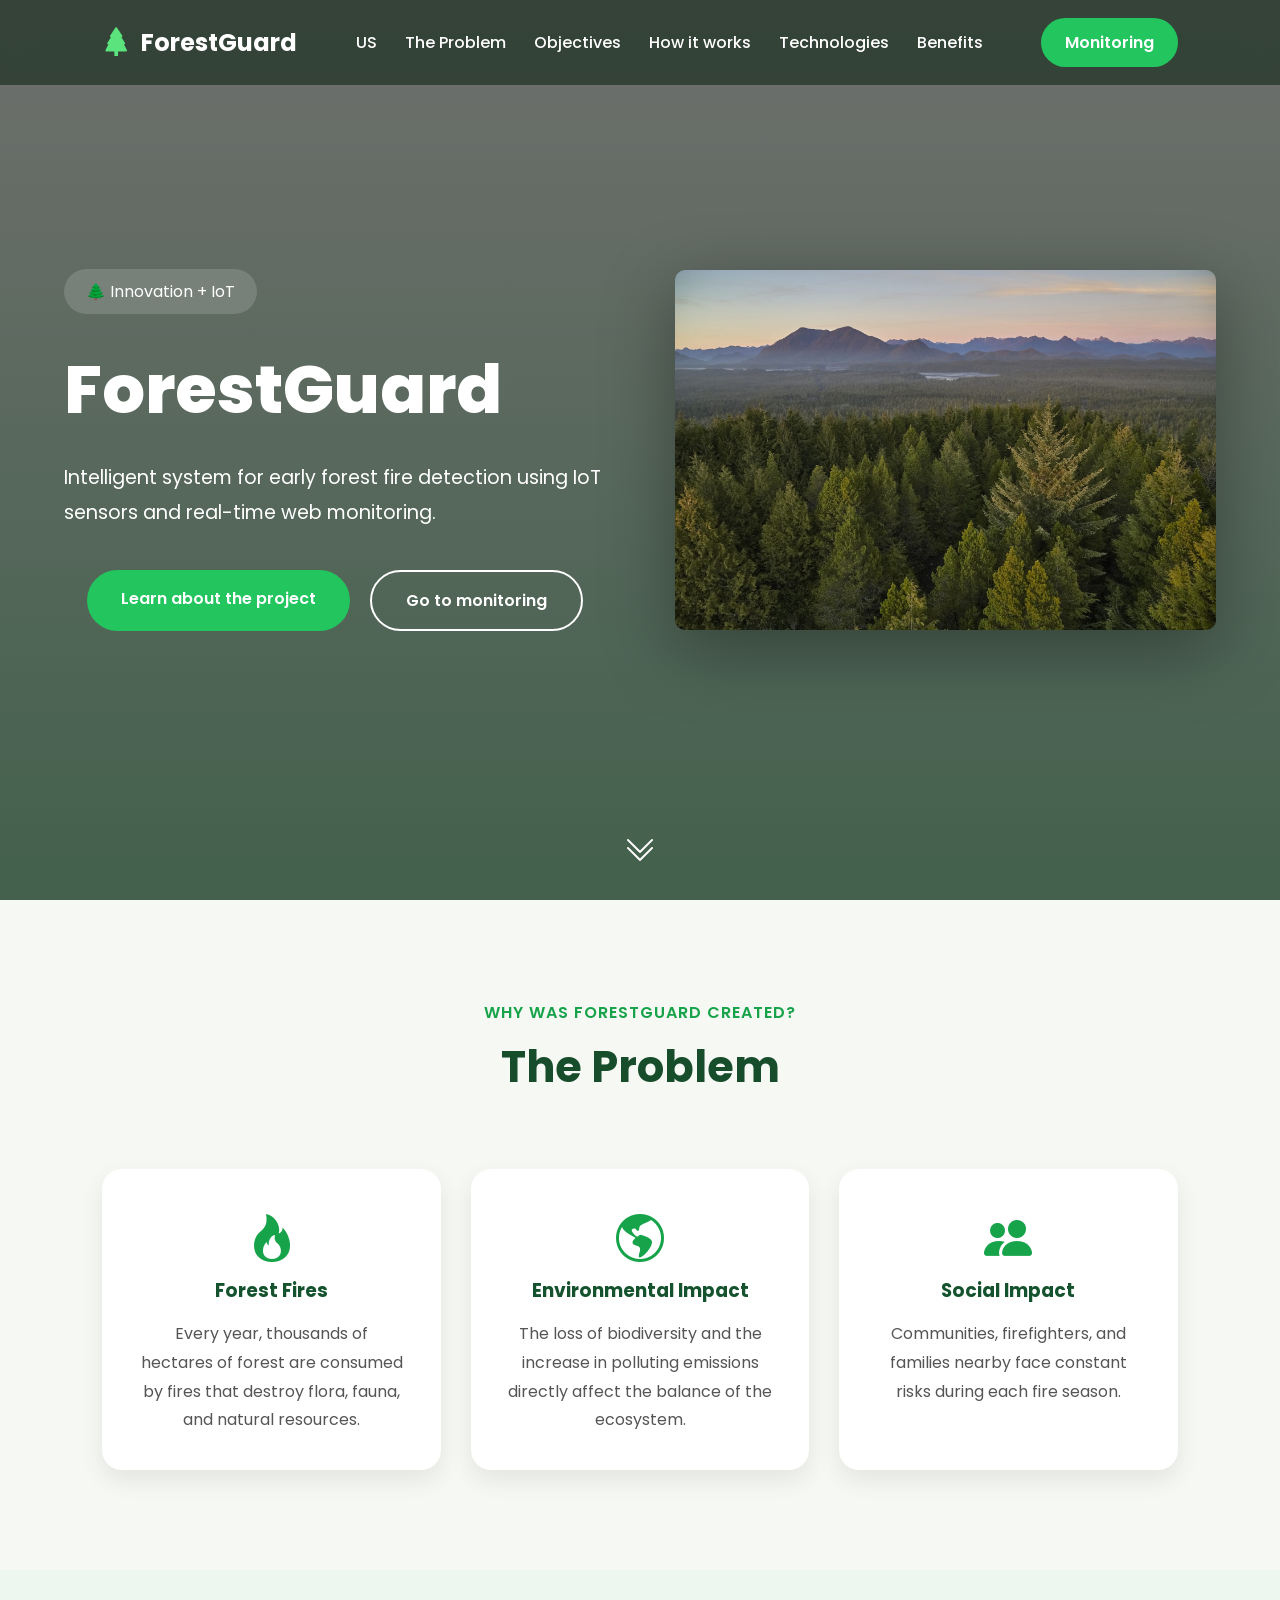
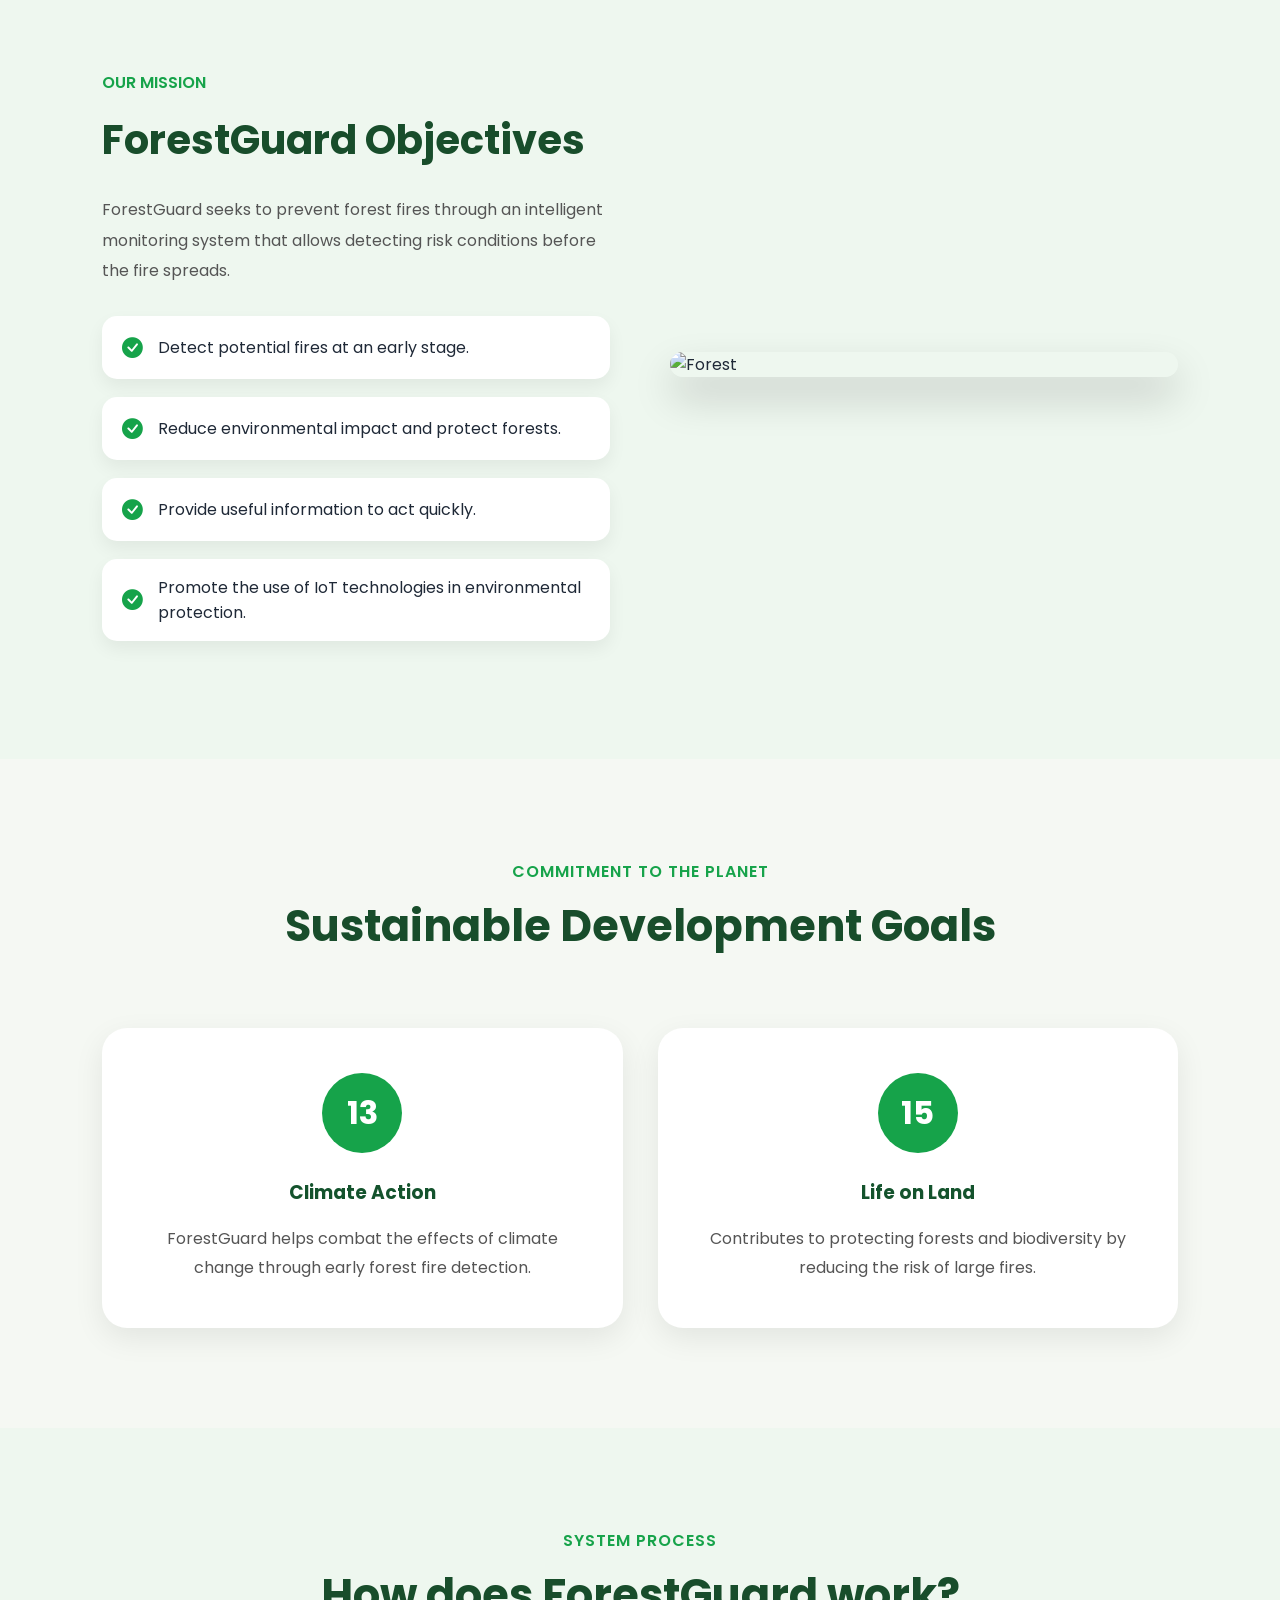
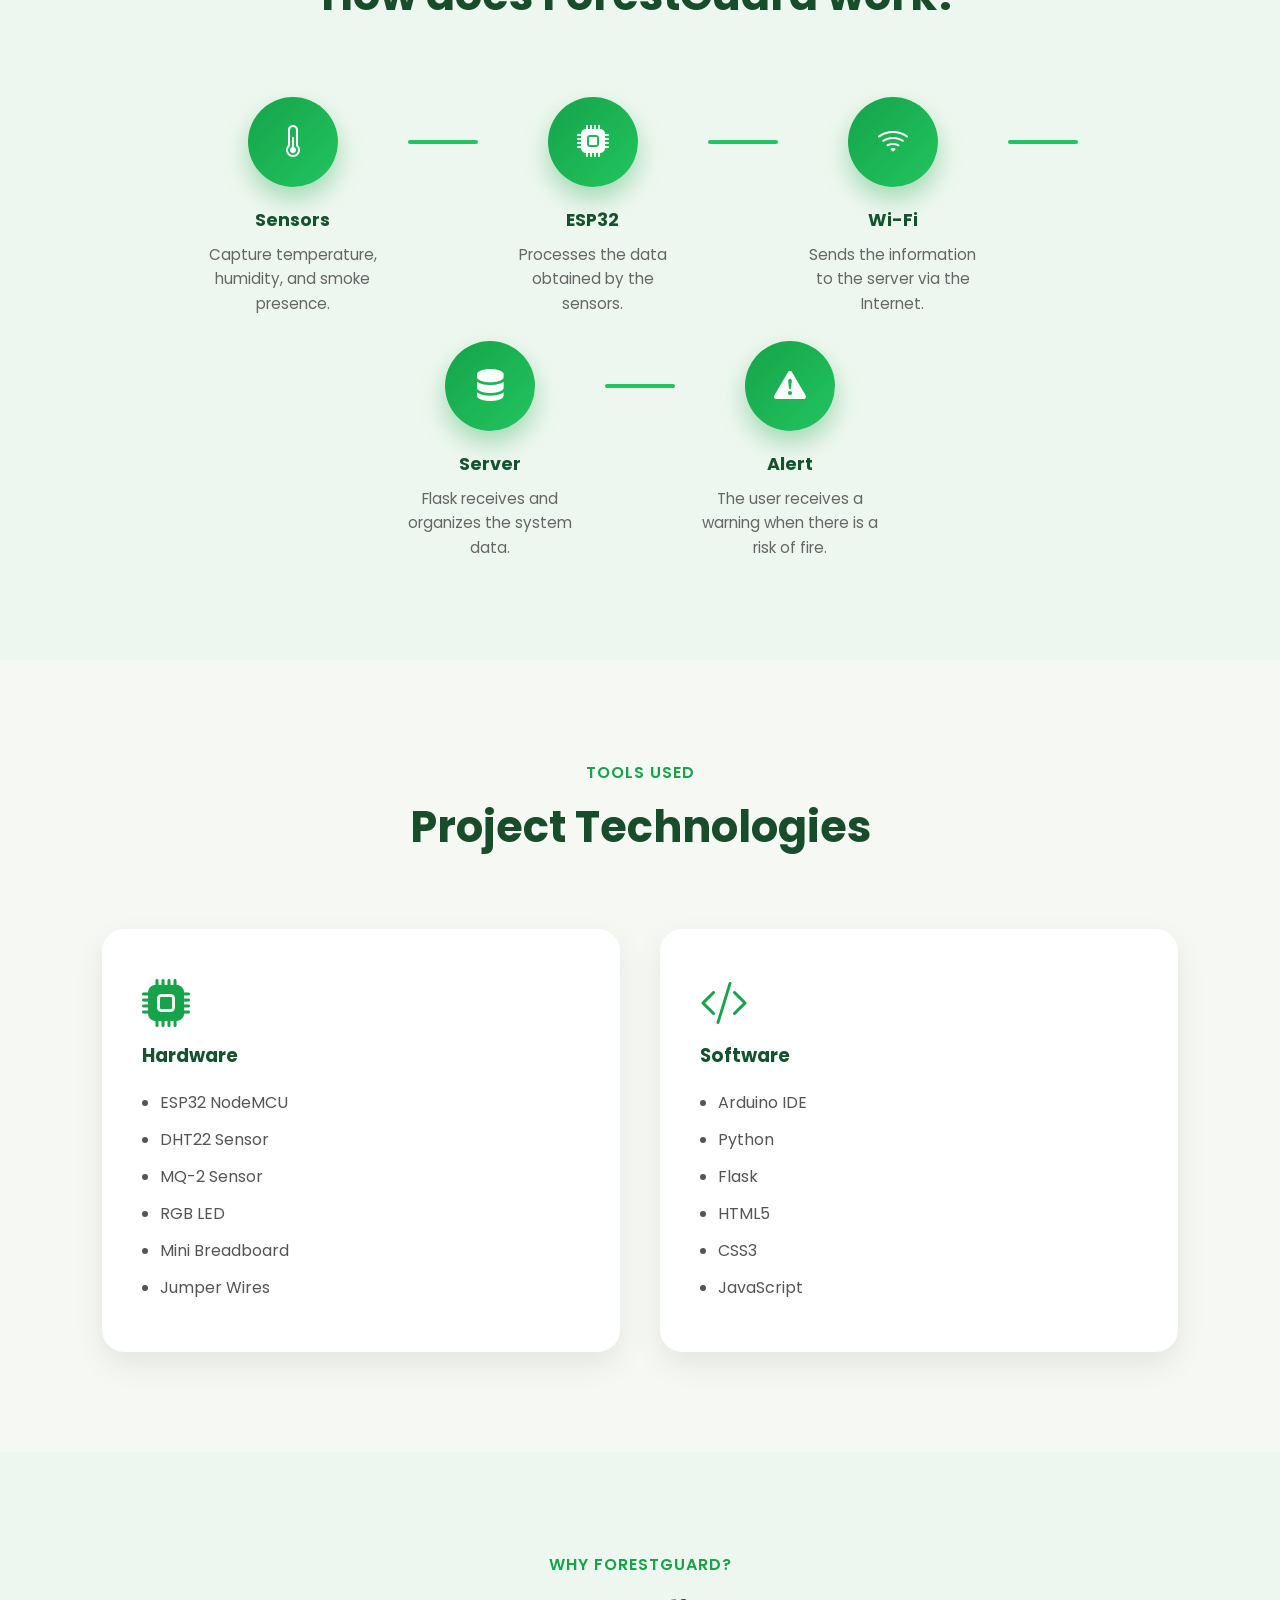
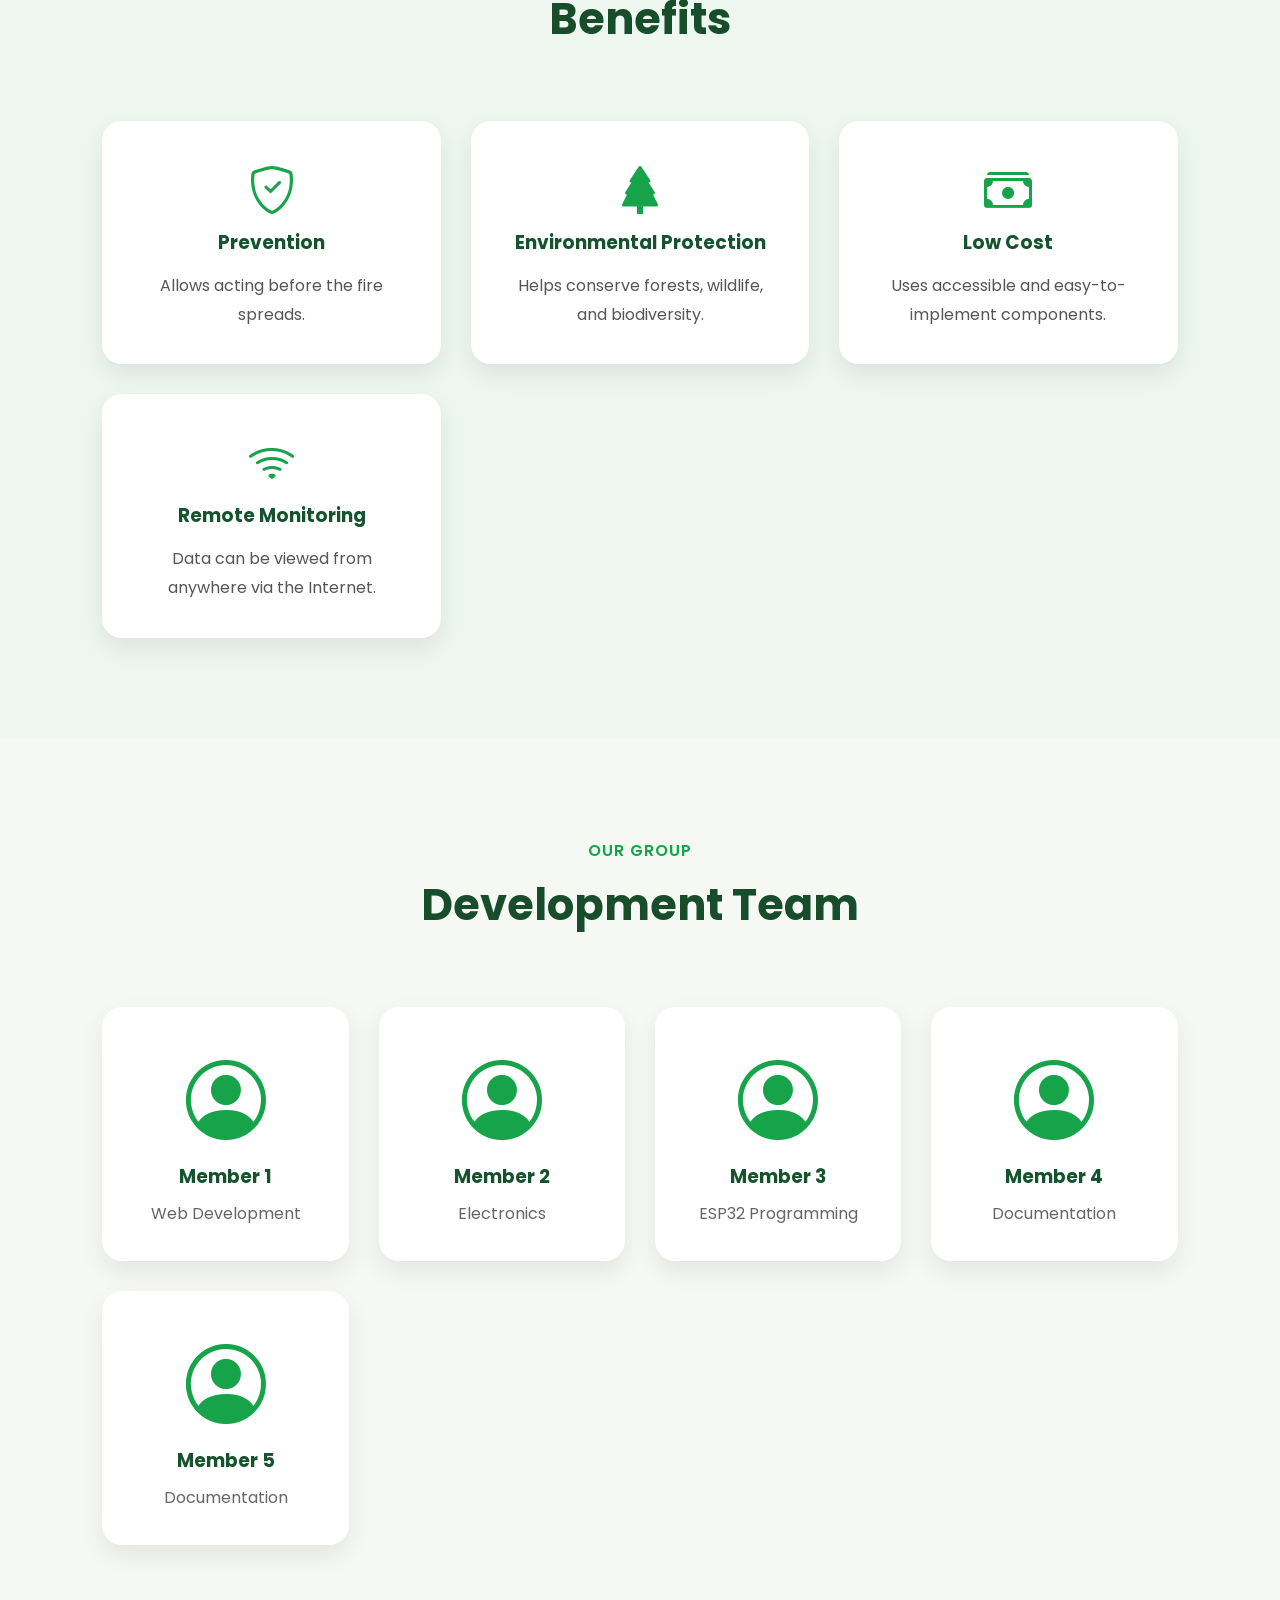
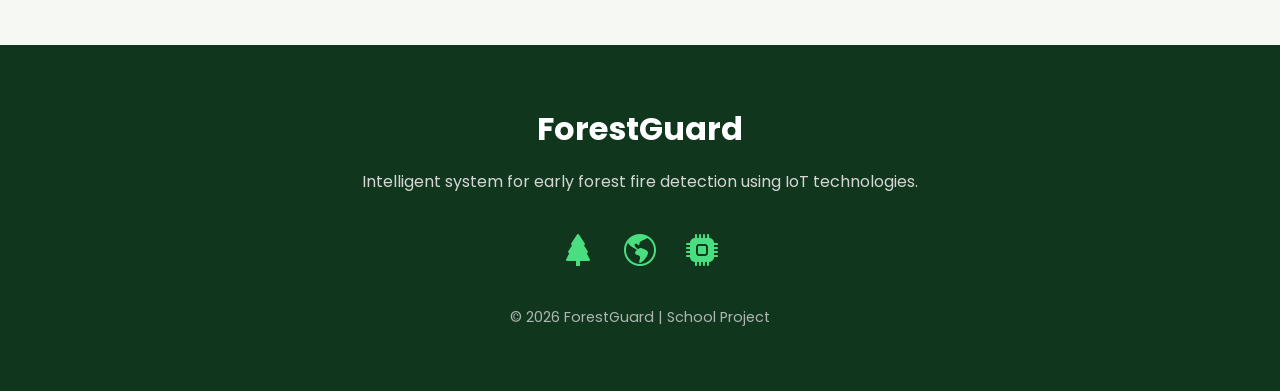
==== ingles.html @ 9e6f1d27 "." ====
<!DOCTYPE html>
<html lang="en">

<head>
    <meta charset="UTF-8">
    <meta name="viewport" content="width=device-width, initial-scale=1.0">

    <title>ForestGuard | Intelligent Fire Detection</title>

    <!-- Google Fonts -->
    <link rel="preconnect" href="https://fonts.googleapis.com">
    <link rel="preconnect" href="https://fonts.gstatic.com" crossorigin>

    <link href="https://fonts.googleapis.com/css2?family=Poppins:wght@300;400;500;600;700;800&display=swap"
        rel="stylesheet">

    <!-- Bootstrap Icons -->
    <link rel="stylesheet" href="https://cdn.jsdelivr.net/npm/bootstrap-icons@1.11.3/font/bootstrap-icons.min.css">

    <!-- CSS -->
    <link rel="stylesheet" href="css/style.css">
</head>

<body>

    <!--================ NAVBAR ================-->

    <header>

        <nav class="navbar">

            <div class="logo">

                <i class="bi bi-tree-fill"></i>

                <span>ForestGuard</span>

            </div>

            <ul class="nav-links">

                <li><a href="index.html">US</a></li>

                <li><a href="#problema">The Problem</a></li>

                <li><a href="#objetivos">Objectives</a></li>

                <li><a href="#funciona">How it works</a></li>

                <li><a href="#tecnologias">Technologies</a></li>

                <li><a href="#beneficios">Benefits</a></li>


            </ul>

            <a href="monitor.html" class="btn-monitor">

                Monitoring

            </a>

        </nav>

    </header>

    <!--================ HERO ================-->

    <section class="hero" id="inicio">

        <div class="overlay"></div>

        <div class="hero-content">

            <div class="hero-text">

                <span class="tag">
                    🌲 Innovation + IoT
                </span>

                <h1>ForestGuard</h1>

                <p>
                    Intelligent system for early forest fire detection using IoT sensors and real-time web monitoring.
                </p>

                <div class="hero-buttons">

                    <a href="#problema" class="btn-primary">
                        Learn about the project
                    </a>

                    <a href="monitor.html" class="btn-secondary">
                        Go to monitoring
                    </a>

                </div>

            </div>

            <div class="hero-image">

                <img src="img/forestguard.png" alt="ForestGuard">

            </div>

        </div>

        <div class="scroll">

            <i class="bi bi-chevron-double-down"></i>

        </div>

    </section>

    <!--================ PROBLEMÁTICA ================-->

    <section class="section" id="problema">

        <div class="title">

            <span>Why was ForestGuard created?</span>

            <h2>The Problem</h2>

        </div>

        <div class="cards">

            <div class="card">

                <i class="bi bi-fire"></i>

                <h3>Forest Fires</h3>

                <p>
                    Every year, thousands of hectares of forest are consumed by fires that destroy flora, fauna, and natural resources.
                </p>

            </div>

            <div class="card">

                <i class="bi bi-globe-americas"></i>

                <h3>Environmental Impact</h3>

                <p>
                    The loss of biodiversity and the increase in polluting emissions directly affect the balance of the ecosystem.
                </p>

            </div>

            <div class="card">

                <i class="bi bi-people-fill"></i>

                <h3>Social Impact</h3>

                <p>
                    Communities, firefighters, and families nearby face constant risks during each fire season.
                </p>

            </div>

        </div>

    </section>
    <!--================ OBJETIVOS ================-->

    <section class="section light" id="objetivos">

        <div class="container-two">

            <div class="text">

                <span class="subtitle">Our mission</span>

                <h2>ForestGuard Objectives</h2>

                <p>
                    ForestGuard seeks to prevent forest fires through an intelligent monitoring system that allows detecting risk conditions before the fire spreads.
                </p>

                <div class="objective">

                    <i class="bi bi-check-circle-fill"></i>

                    <span>Detect potential fires at an early stage.</span>

                </div>

                <div class="objective">

                    <i class="bi bi-check-circle-fill"></i>

                    <span>Reduce environmental impact and protect forests.</span>

                </div>

                <div class="objective">

                    <i class="bi bi-check-circle-fill"></i>

                    <span>Provide useful information to act quickly.</span>

                </div>

                <div class="objective">

                    <i class="bi bi-check-circle-fill"></i>

                    <span>Promote the use of IoT technologies in environmental protection.</span>

                </div>

            </div>

            <div class="image">

                <img src="img/forest.png" alt="Forest">

            </div>

        </div>

    </section>

    <!--================ ODS ================-->

    <section class="section" id="ods">

        <div class="title">

            <span>Commitment to the planet</span>

            <h2>Sustainable Development Goals</h2>

        </div>

        <div class="ods-container">

            <div class="ods-card">

                <div class="ods-number">

                    13

                </div>

                <h3>Climate Action</h3>

                <p>
                    ForestGuard helps combat the effects of climate change through early forest fire detection.
                </p>

            </div>

            <div class="ods-card">

                <div class="ods-number">

                    15

                </div>

                <h3>Life on Land</h3>

                <p>
                    Contributes to protecting forests and biodiversity by reducing the risk of large fires.
                </p>

            </div>

        </div>

    </section>

    <!--================ FUNCIONAMIENTO ================-->

    <section class="section light" id="funciona">

        <div class="title">

            <span>System process</span>

            <h2>How does ForestGuard work?</h2>

        </div>

        <div class="timeline">

            <div class="step">

                <div class="circle">

                    <i class="bi bi-thermometer-half"></i>

                </div>

                <h4>Sensors</h4>

                <p>
                    Capture temperature, humidity, and smoke presence.
                </p>

            </div>

            <div class="line"></div>

            <div class="step">

                <div class="circle">

                    <i class="bi bi-cpu-fill"></i>

                </div>

                <h4>ESP32</h4>

                <p>
                    Processes the data obtained by the sensors.
                </p>

            </div>

            <div class="line"></div>

            <div class="step">

                <div class="circle">

                    <i class="bi bi-wifi"></i>

                </div>

                <h4>Wi-Fi</h4>

                <p>
                    Sends the information to the server via the Internet.
                </p>

            </div>

            <div class="line"></div>

            <div class="step">

                <div class="circle">

                    <i class="bi bi-server"></i>

                </div>

                <h4>Server</h4>

                <p>
                    Flask receives and organizes the system data.
                </p>

            </div>

            <div class="line"></div>

            <div class="step">

                <div class="circle">

                    <i class="bi bi-exclamation-triangle-fill"></i>

                </div>

                <h4>Alert</h4>

                <p>
                    The user receives a warning when there is a risk of fire.
                </p>

            </div>

        </div>

    </section>
    <!--================ TECNOLOGÍAS ================-->

    <section class="section" id="tecnologias">

        <div class="title">

            <span>Tools used</span>

            <h2>Project Technologies</h2>

        </div>

        <div class="tech-container">

            <div class="tech-box">

                <i class="bi bi-cpu-fill"></i>

                <h3>Hardware</h3>

                <ul>
                    <li>ESP32 NodeMCU</li>
                    <li>DHT22 Sensor</li>
                    <li>MQ-2 Sensor</li>
                    <li>RGB LED</li>
                    <li>Mini Breadboard</li>
                    <li>Jumper Wires</li>
                </ul>

            </div>

            <div class="tech-box">

                <i class="bi bi-code-slash"></i>

                <h3>Software</h3>

                <ul>
                    <li>Arduino IDE</li>
                    <li>Python</li>
                    <li>Flask</li>
                    <li>HTML5</li>
                    <li>CSS3</li>
                    <li>JavaScript</li>
                </ul>

            </div>

        </div>

    </section>

    <!--================ BENEFICIOS ================-->

    <section class="section light" id="beneficios">

        <div class="title">

            <span>Why ForestGuard?</span>

            <h2>Benefits</h2>

        </div>

        <div class="cards">

            <div class="card">
                <i class="bi bi-shield-check"></i>
                <h3>Prevention</h3>
                <p>Allows acting before the fire spreads.</p>
            </div>

            <div class="card">
                <i class="bi bi-tree-fill"></i>
                <h3>Environmental Protection</h3>
                <p>Helps conserve forests, wildlife, and biodiversity.</p>
            </div>

            <div class="card">
                <i class="bi bi-cash-stack"></i>
                <h3>Low Cost</h3>
                <p>Uses accessible and easy-to-implement components.</p>
            </div>

            <div class="card">
                <i class="bi bi-wifi"></i>
                <h3>Remote Monitoring</h3>
                <p>Data can be viewed from anywhere via the Internet.</p>
            </div>

        </div>

    </section>

    <!--================ EQUIPO ================-->

    <section class="section" id="equipo">

        <div class="title">

            <span>Our group</span>

            <h2>Development Team</h2>

        </div>

        <div class="team">

            <div class="member">

                <i class="bi bi-person-circle"></i>

                <h3>Member 1</h3>

                <p>Web Development</p>

            </div>

            <div class="member">

                <i class="bi bi-person-circle"></i>

                <h3>Member 2</h3>

                <p>Electronics</p>

            </div>

            <div class="member">

                <i class="bi bi-person-circle"></i>

                <h3>Member 3</h3>

                <p>ESP32 Programming</p>

            </div>

            <div class="member">

                <i class="bi bi-person-circle"></i>

                <h3>Member 4</h3>

                <p>Documentation</p>

            </div>
            
            <div class="member">

                <i class="bi bi-person-circle"></i>

                <h3>Member 5</h3>

                <p>Documentation</p>

            </div>

        </div>

    </section>

    <!--================ FOOTER ================-->

    <footer>

        <h2>ForestGuard</h2>

        <p>
            Intelligent system for early forest fire detection using IoT technologies.
        </p>

        <div class="footer-icons">

            <i class="bi bi-tree-fill"></i>

            <i class="bi bi-globe-americas"></i>

            <i class="bi bi-cpu-fill"></i>

        </div>

        <p class="copy">
            © 2026 ForestGuard | School Project
        </p>

    </footer>

    <!-- JavaScript -->
    <script src="js/script.js"></script>

</body>

</html>
---- css/style.css ----
*{
    margin:0;
    padding:0;
    box-sizing:border-box;
    scroll-behavior:smooth;
}

body{
    font-family:'Poppins',sans-serif;
    background:#f5f8f3;
    color:#1f2937;
    overflow-x:hidden;
}

img{
    width:100%;
    display:block;
}

a{
    text-decoration:none;
}

ul{
    list-style:none;
}


header{
    position:fixed;
    width:100%;
    top:0;
    left:0;
    z-index:999;
}

.navbar{

    display:flex;
    justify-content:space-between;
    align-items:center;

    padding:18px 8%;

    background:rgba(8,32,16,.55);

    backdrop-filter:blur(15px);

    transition:.4s;
}

.logo{

    display:flex;
    align-items:center;
    gap:10px;

    color:white;

    font-size:1.5rem;

    font-weight:700;
}

.logo i{

    color:#5be37d;

    font-size:1.8rem;
}

.nav-links{

    display:flex;

    gap:28px;
}

.nav-links a{

    color:white;

    font-weight:500;

    transition:.3s;
}

.nav-links a:hover{

    color:#6EF08C;
}

.btn-monitor{

    background:#22c55e;

    color:white;

    padding:12px 24px;

    border-radius:50px;

    font-weight:600;

    transition:.3s;
}

.btn-monitor:hover{

    transform:translateY(-3px);

    background:#16a34a;
}


.hero{

    position:relative;

    height:100vh;

    background:url("../img/bosque.jpg") center center/cover;

    display:flex;

    justify-content:center;

    align-items:center;

    text-align:center;

    color:white;
}

.overlay{

    position:absolute;

    width:100%;

    height:100%;

    background:linear-gradient(
        rgba(0,0,0,.55),
        rgba(7,46,20,.75)
    );
}

.hero-content{

    position:relative;

    z-index:5;

    width:90%;

    max-width:850px;
}

.tag{

    display:inline-block;

    background:rgba(255,255,255,.15);

    padding:10px 22px;

    border-radius:40px;

    backdrop-filter:blur(10px);

    margin-bottom:25px;
}

.hero h1{

    font-size:4.2rem;

    font-weight:800;

    margin-bottom:20px;
}

.hero p{

    font-size:1.2rem;

    line-height:1.8;

    margin-bottom:40px;
}


.hero-buttons{

    display:flex;

    justify-content:center;

    gap:20px;

    flex-wrap:wrap;
}

.btn-primary{

    background:#22c55e;

    color:white;

    padding:16px 34px;

    border-radius:50px;

    transition:.35s;

    font-weight:600;
}

.btn-primary:hover{

    transform:translateY(-5px);

    background:#16a34a;
}

.btn-secondary{

    border:2px solid white;

    color:white;

    padding:16px 34px;

    border-radius:50px;

    transition:.35s;

    font-weight:600;
}

.btn-secondary:hover{

    background:white;

    color:#14532d;
}

.scroll{

    position:absolute;

    bottom:25px;

    left:50%;

    transform:translateX(-50%);

    font-size:2rem;

    animation:flotar 2s infinite;

    z-index:10;
}

@keyframes flotar{

    0%{
        transform:translate(-50%,0);
    }

    50%{
        transform:translate(-50%,12px);
    }

    100%{
        transform:translate(-50%,0);
    }
}


.section{

    padding:100px 8%;

}

.light{

    background:#eef7ef;
}

.title{

    text-align:center;

    margin-bottom:70px;
}

.title span{

    color:#16a34a;

    font-weight:600;

    letter-spacing:1px;

    text-transform:uppercase;
}

.title h2{

    font-size:2.7rem;

    margin-top:10px;

    color:#184d2b;
}


.cards{

    display:grid;

    grid-template-columns:repeat(auto-fit,minmax(260px,1fr));

    gap:30px;
}

.card{

    background:white;

    border-radius:20px;

    padding:35px;

    text-align:center;

    transition:.35s;

    box-shadow:0 10px 25px rgba(0,0,0,.08);
}

.card:hover{

    transform:translateY(-10px);

    box-shadow:0 18px 40px rgba(0,0,0,.15);
}

.card i{

    font-size:3rem;

    color:#16a34a;

    margin-bottom:20px;
}

.card h3{

    margin-bottom:15px;

    color:#14532d;
}

.card p{

    line-height:1.8;

    color:#555;
}


.container-two{

    display:grid;

    grid-template-columns:1fr 1fr;

    gap:60px;

    align-items:center;
}

.subtitle{

    color:#16a34a;

    font-weight:600;

    text-transform:uppercase;
}

.text h2{

    font-size:2.5rem;

    margin:15px 0 25px;

    color:#184d2b;
}

.text p{

    line-height:1.9;

    color:#555;

    margin-bottom:30px;
}

.objective{

    display:flex;

    align-items:center;

    gap:15px;

    margin-bottom:18px;

    background:white;

    padding:16px 20px;

    border-radius:15px;

    box-shadow:0 8px 18px rgba(0,0,0,.06);

    transition:.3s;
}

.objective:hover{

    transform:translateX(10px);
}

.objective i{

    color:#16a34a;

    font-size:1.3rem;
}

.image img{

    border-radius:25px;

    box-shadow:0 20px 40px rgba(0,0,0,.18);
}


.ods-container{

    display:grid;

    grid-template-columns:repeat(auto-fit,minmax(320px,1fr));

    gap:35px;
}

.ods-card{

    background:white;

    border-radius:25px;

    padding:45px;

    text-align:center;

    box-shadow:0 10px 30px rgba(0,0,0,.08);

    transition:.35s;
}

.ods-card:hover{

    transform:translateY(-10px);
}

.ods-number{

    width:80px;

    height:80px;

    margin:auto;

    border-radius:50%;

    background:#16a34a;

    color:white;

    display:flex;

    justify-content:center;

    align-items:center;

    font-size:2rem;

    font-weight:700;

    margin-bottom:25px;
}

.ods-card h3{

    color:#14532d;

    margin-bottom:18px;
}

.ods-card p{

    color:#555;

    line-height:1.8;
}

.timeline{

    display:flex;

    justify-content:center;

    align-items:flex-start;

    flex-wrap:wrap;

    gap:25px;

    margin-top:60px;
}

.step{

    width:180px;

    text-align:center;

    position:relative;
}

.circle{

    width:90px;

    height:90px;

    margin:auto;

    border-radius:50%;

    background:linear-gradient(135deg,#16a34a,#22c55e);

    display:flex;

    justify-content:center;

    align-items:center;

    color:white;

    font-size:2rem;

    box-shadow:0 12px 25px rgba(22,163,74,.35);

    transition:.35s;
}

.circle:hover{

    transform:scale(1.08);
}

.step h4{

    margin-top:20px;

    color:#14532d;

    font-size:1.1rem;
}

.step p{

    margin-top:10px;

    color:#666;

    line-height:1.6;

    font-size:.95rem;
}

.line{

    width:70px;

    height:4px;

    background:#22c55e;

    margin-top:43px;

    border-radius:10px;
}


.tech-container{

    display:grid;

    grid-template-columns:repeat(auto-fit,minmax(320px,1fr));

    gap:40px;

    margin-top:60px;
}

.tech-box{

    background:white;

    border-radius:22px;

    padding:40px;

    box-shadow:0 12px 30px rgba(0,0,0,.08);

    transition:.35s;
}

.tech-box:hover{

    transform:translateY(-8px);

    box-shadow:0 20px 40px rgba(0,0,0,.15);
}

.tech-box i{

    font-size:3rem;

    color:#16a34a;

    margin-bottom:20px;
}

.tech-box h3{

    color:#14532d;

    margin-bottom:20px;
}

.tech-box ul{

    padding-left:18px;

    list-style:disc;
}

.tech-box li{

    margin-bottom:12px;

    color:#555;
}


.card,
.tech-box,
.ods-card,
.objective{

    transition:all .35s ease;
}

.card:hover,
.tech-box:hover,
.ods-card:hover{

    border-bottom:5px solid #22c55e;
}


#beneficios .cards{

    margin-top:60px;

}



.team{

    display:grid;

    grid-template-columns:repeat(auto-fit,minmax(220px,1fr));

    gap:30px;

    margin-top:60px;
}

.member{

    background:#fff;

    border-radius:20px;

    padding:35px 25px;

    text-align:center;

    box-shadow:0 10px 25px rgba(0,0,0,.08);

    transition:.35s;
}

.member:hover{

    transform:translateY(-10px);

    box-shadow:0 18px 40px rgba(0,0,0,.15);
}

.member i{

    font-size:5rem;

    color:#16a34a;

    margin-bottom:20px;
}

.member h3{

    color:#14532d;

    margin-bottom:10px;
}

.member p{

    color:#666;
}


footer{

    background:#10361d;

    color:white;

    text-align:center;

    padding:60px 8%;
}

footer h2{

    font-size:2rem;

    margin-bottom:15px;
}

footer p{

    color:#d6d6d6;

    line-height:1.8;
}

.footer-icons{

    margin:30px 0;

    display:flex;

    justify-content:center;

    gap:30px;

    font-size:2rem;
}

.footer-icons i{

    color:#4ade80;

    transition:.3s;
}

.footer-icons i:hover{

    transform:translateY(-6px) scale(1.15);

    color:white;
}

.copy{

    margin-top:20px;

    font-size:.9rem;

    opacity:.8;
}

/*==============================
        RESPONSIVE
==============================*/

@media(max-width:992px){

    .navbar{

        flex-direction:column;

        gap:20px;
    }

    .nav-links{

        flex-wrap:wrap;

        justify-content:center;
    }

    .hero h1{

        font-size:3rem;
    }

    .container-two{

        grid-template-columns:1fr;

        text-align:center;
    }

    .timeline{

        flex-direction:column;

        align-items:center;
    }

    .line{

        width:4px;

        height:60px;

        margin:0;
    }

}

@media(max-width:768px){

    .hero{

        padding:20px;
    }

    .hero h1{

        font-size:2.4rem;
    }

    .hero p{

        font-size:1rem;
    }

    .title h2{

        font-size:2rem;
    }

    .hero-buttons{

        flex-direction:column;

        align-items:center;
    }

    .btn-primary,
    .btn-secondary,
    .btn-monitor{

        width:100%;

        max-width:280px;

        text-align:center;
    }

    .section{

        padding:80px 6%;
    }

}

/*==============================
        SCROLLBAR
==============================*/

::-webkit-scrollbar{

    width:10px;
}

::-webkit-scrollbar-track{

    background:#e9efe9;
}

::-webkit-scrollbar-thumb{

    background:#16a34a;

    border-radius:20px;
}

::-webkit-scrollbar-thumb:hover{

    background:#15803d;
}
/*==============================
      BOTÓN SUBIR
==============================*/

.topButton{

    position:fixed;

    right:25px;

    bottom:25px;

    width:55px;

    height:55px;

    border:none;

    border-radius:50%;

    background:#16a34a;

    color:white;

    font-size:1.5rem;

    cursor:pointer;

    opacity:0;

    pointer-events:none;

    transition:.35s;

    box-shadow:0 10px 25px rgba(0,0,0,.2);

    z-index:9999;
}

.topButton:hover{

    transform:translateY(-6px);

    background:#15803d;

}

/*==============================
    LINK ACTIVO
==============================*/

.nav-links a.active{

    color:#6EF08C;

}

/*==============================
    EFECTO EN TARJETAS
==============================*/

.card,
.tech-box,
.ods-card{

    overflow:hidden;

    transition:.35s;

}

/*==============================
    ANIMACIÓN TÍTULO
==============================*/

.hero h1{

    min-height:80px;

}

/*==============================
        HERO DOS COLUMNAS
==============================*/

.hero-content{

    display:flex;

    align-items:center;

    justify-content:space-between;

    gap:70px;

    max-width:1200px;

    width:90%;
}

.hero-image{

    flex:1;

    display:flex;

    justify-content:center;

    animation:flotarImagen 4s ease-in-out infinite;
}

.hero-image img{

    width:100%;

    max-width:580px;

    filter:drop-shadow(0 20px 35px rgba(0,0,0,.35));

    border-radius: 10px;
}

.hero-text{

    flex:1;

    text-align:left;
}

@keyframes flotarImagen{

    0%{

        transform:translateY(0px);

    }

    50%{

        transform:translateY(-15px);

    }

    100%{

        transform:translateY(0px);

    }

}

@media(max-width:900px){

    .hero-content{

        flex-direction:column;

        text-align:center;

    }

    .hero-text{

        text-align:center;

    }

}
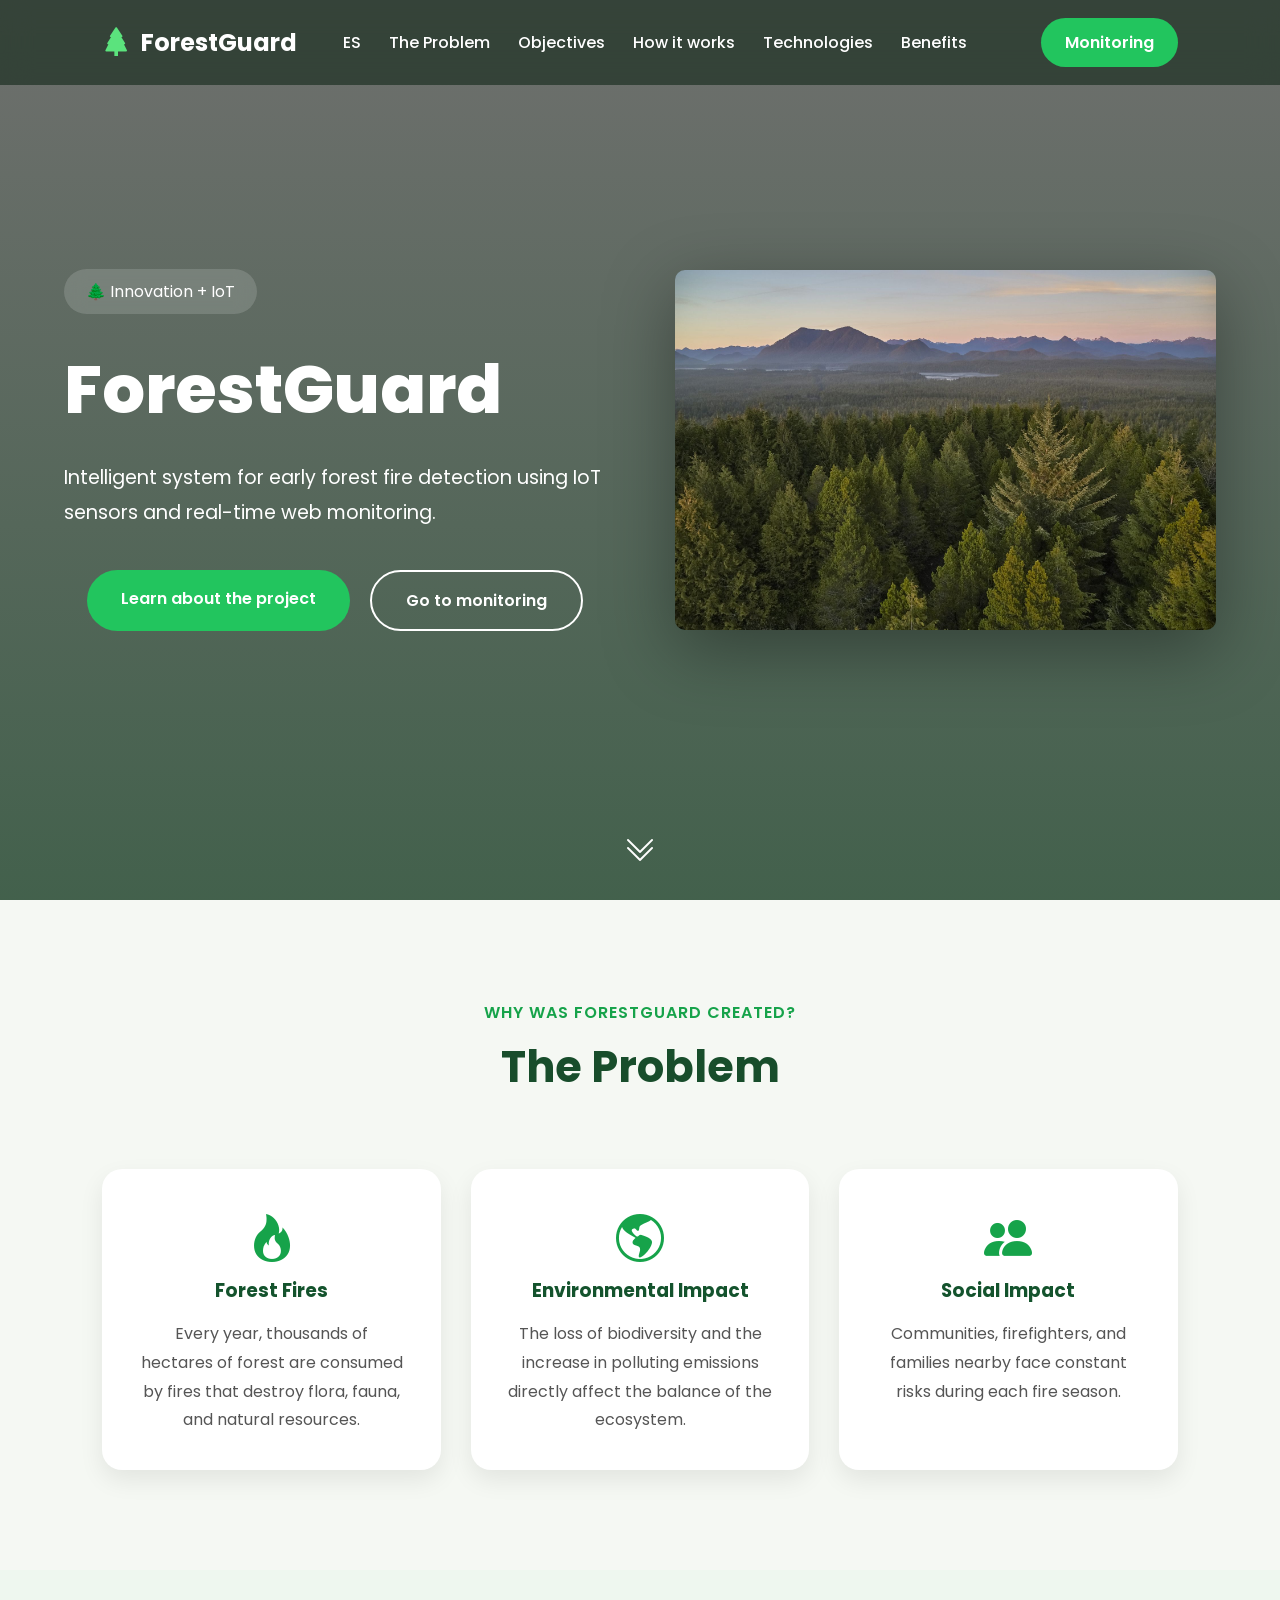
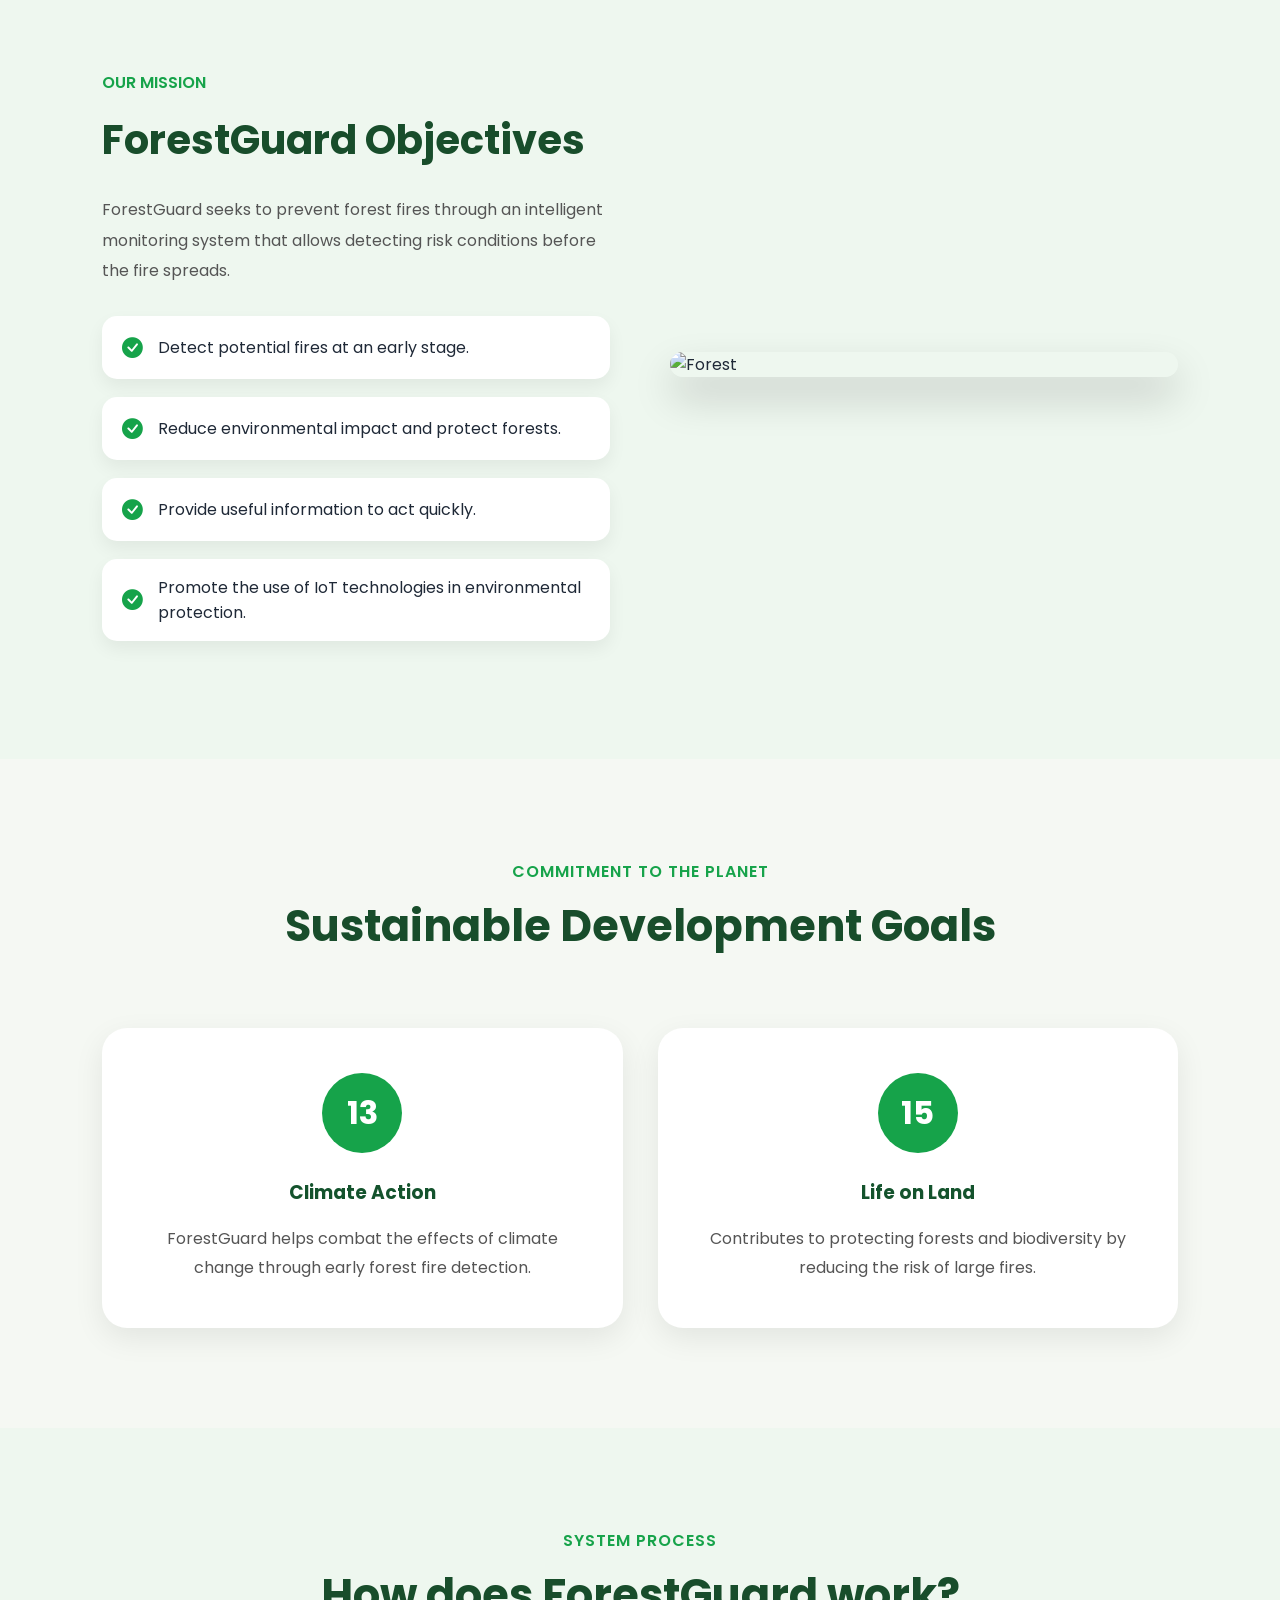
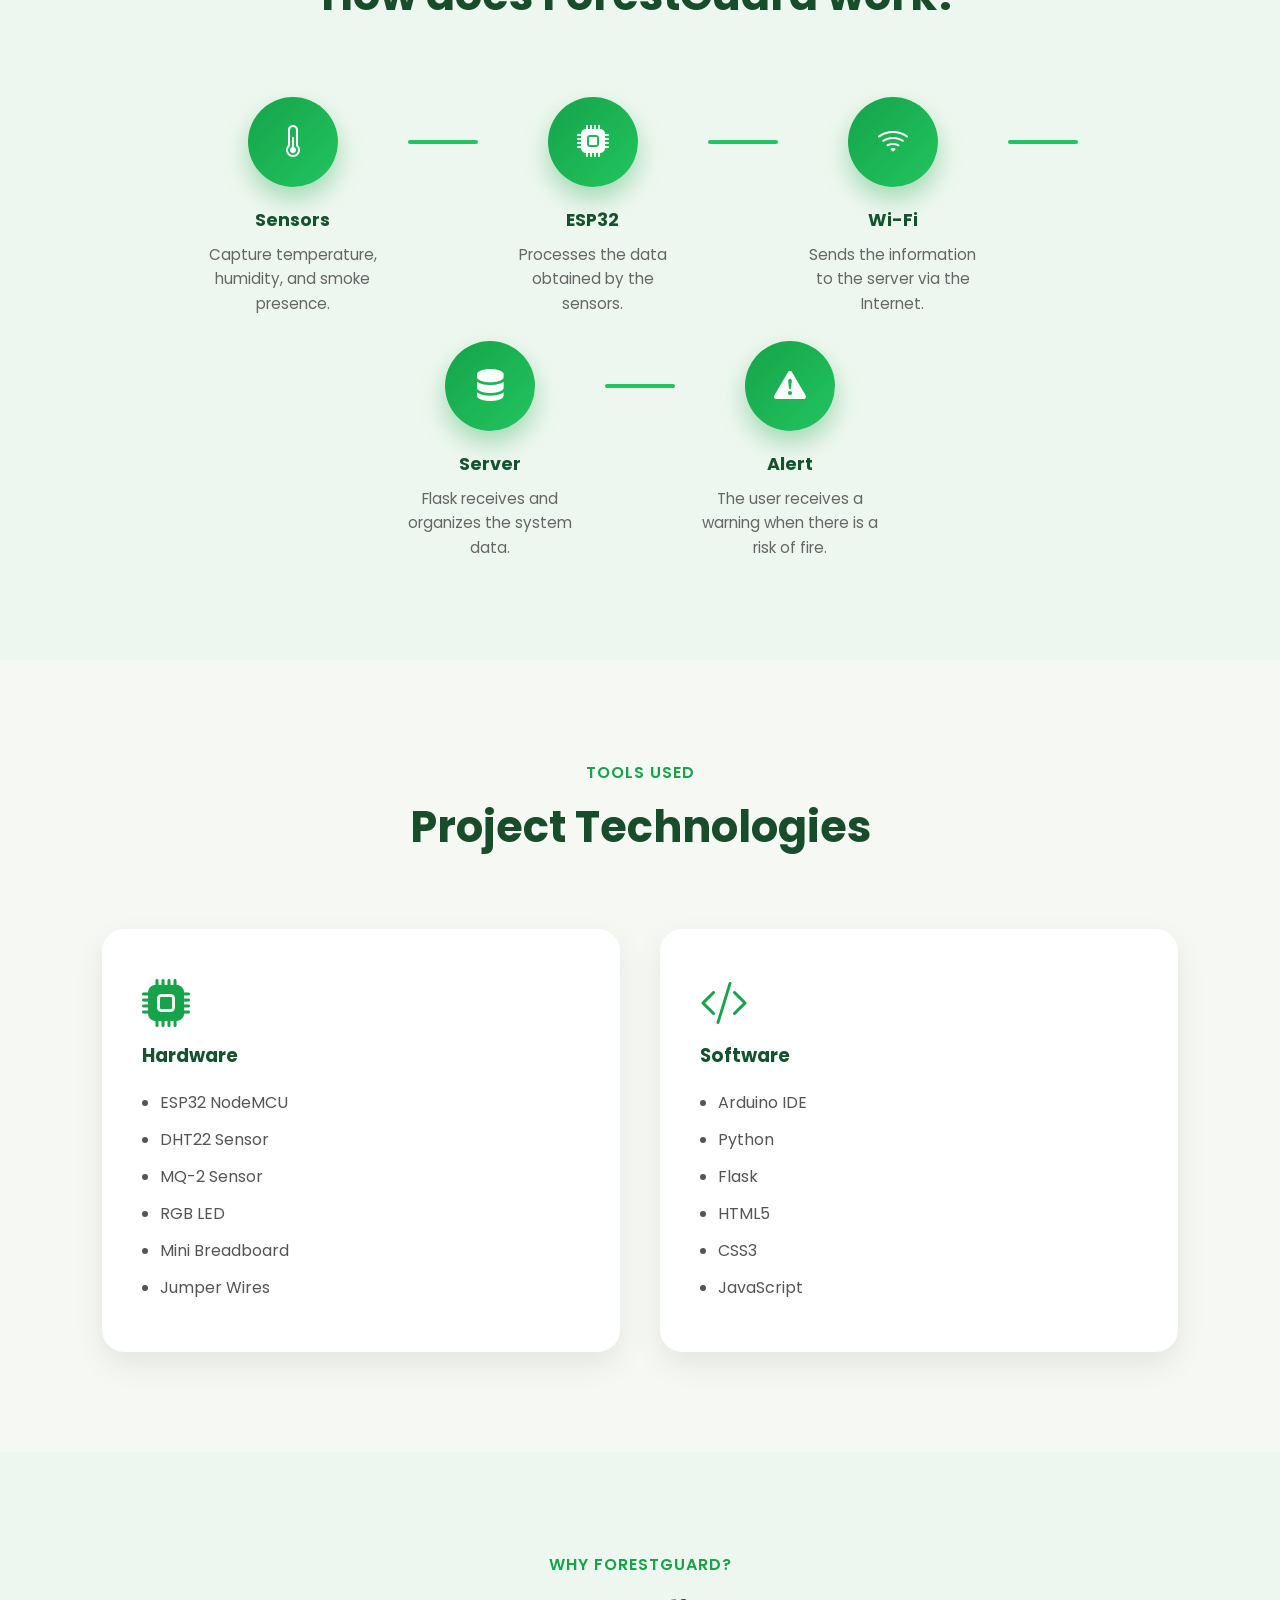
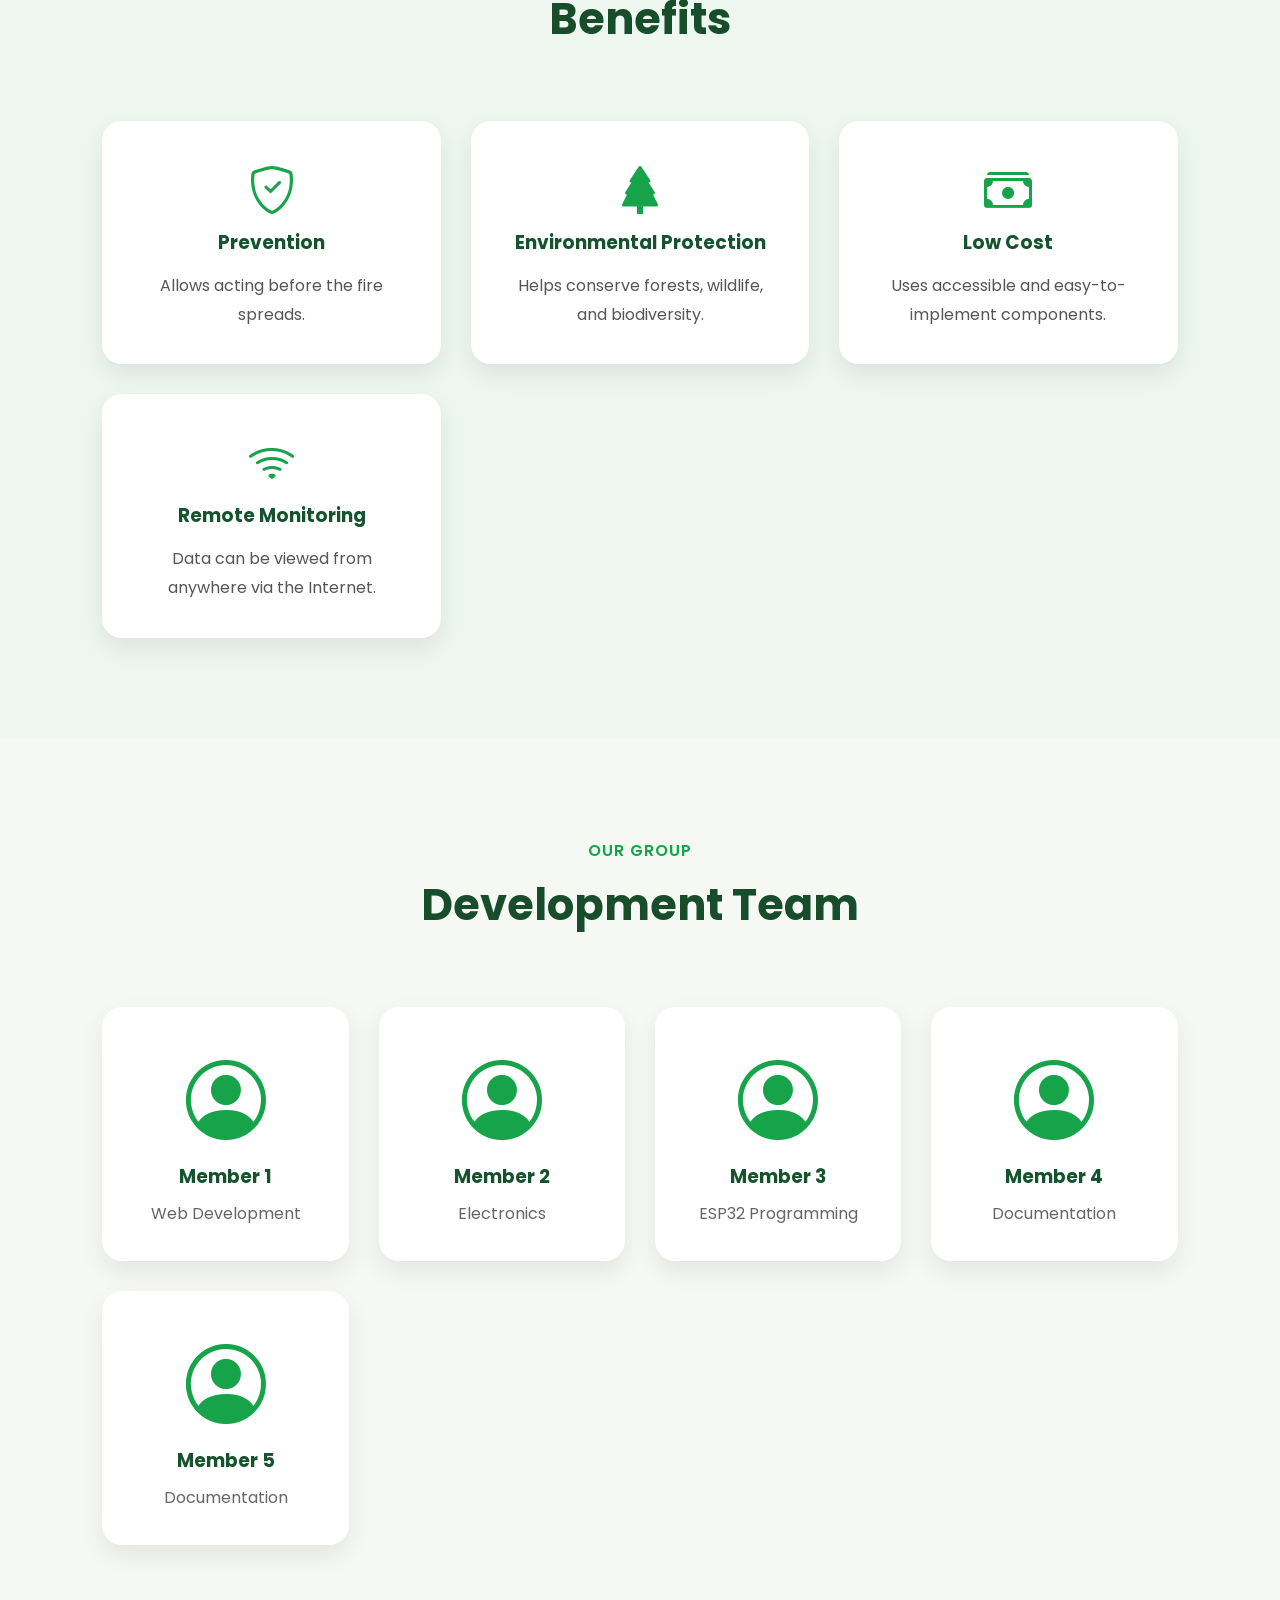
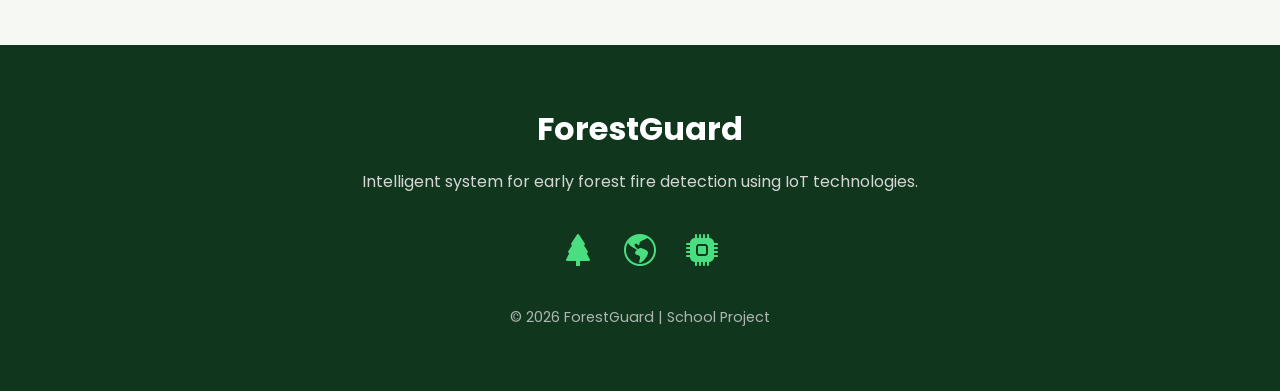
==== commit ac1be37a: "terminadooo" ====
--- a/ingles.html
+++ b/ingles.html
@@ -23,12 +23,12 @@
 
 <body>
 
-    <!--================ NAVBAR ================-->
 
     <header>
 
         <nav class="navbar">
 
+            <!-- LOGO -->
             <div class="logo">
 
                 <i class="bi bi-tree-fill"></i>
@@ -37,23 +37,63 @@
 
             </div>
 
-            <ul class="nav-links">
-
-                <li><a href="index.html">US</a></li>
-
-                <li><a href="#problema">The Problem</a></li>
-
-                <li><a href="#objetivos">Objectives</a></li>
-
-                <li><a href="#funciona">How it works</a></li>
-
-                <li><a href="#tecnologias">Technologies</a></li>
-
-                <li><a href="#beneficios">Benefits</a></li>
-
+            <button class="menu-toggle" id="menu-toggle">
+
+                <i class="bi bi-list"></i>
+
+            </button>
+
+
+            <!-- MENÚ -->
+            <ul class="nav-links" id="nav-links">
+
+                <li>
+                    <a href="index.html">
+                        ES
+                    </a>
+                </li>
+
+                <li>
+                    <a href="#problema">
+                        The Problem
+                    </a>
+                </li>
+
+                <li>
+                    <a href="#objetivos">
+                        Objectives
+                    </a>
+                </li>
+
+                <li>
+                    <a href="#funciona">
+                        How it works
+                    </a>
+                </li>
+
+                <li>
+                    <a href="#tecnologias">
+                        Technologies
+                    </a>
+                </li>
+
+                <li>
+                    <a href="#beneficios">
+                        Benefits
+                    </a>
+                </li>
+
+                <li>
+
+                    <a href="monitor.html" class="mobile-monitor">
+                        Monitoring
+                    </a>
+
+                </li>
 
             </ul>
 
+
             <a href="monitor.html" class="btn-monitor">
 
                 Monitoring
@@ -64,7 +104,6 @@
 
     </header>
 
-    <!--================ HERO ================-->
 
     <section class="hero" id="inicio">
 
@@ -135,7 +174,8 @@
                 <h3>Forest Fires</h3>
 
                 <p>
-                    Every year, thousands of hectares of forest are consumed by fires that destroy flora, fauna, and natural resources.
+                    Every year, thousands of hectares of forest are consumed by fires that destroy flora, fauna, and
+                    natural resources.
                 </p>
 
             </div>
@@ -147,7 +187,8 @@
                 <h3>Environmental Impact</h3>
 
                 <p>
-                    The loss of biodiversity and the increase in polluting emissions directly affect the balance of the ecosystem.
+                    The loss of biodiversity and the increase in polluting emissions directly affect the balance of the
+                    ecosystem.
                 </p>
 
             </div>
@@ -180,7 +221,8 @@
                 <h2>ForestGuard Objectives</h2>
 
                 <p>
-                    ForestGuard seeks to prevent forest fires through an intelligent monitoring system that allows detecting risk conditions before the fire spreads.
+                    ForestGuard seeks to prevent forest fires through an intelligent monitoring system that allows
+                    detecting risk conditions before the fire spreads.
                 </p>
 
                 <div class="objective">
@@ -529,7 +571,7 @@
                 <p>Documentation</p>
 
             </div>
-            
+
             <div class="member">
 
                 <i class="bi bi-person-circle"></i>
@@ -575,5 +617,4 @@
 
 </body>
 
-</html>
-
+</html>
--- a/css/style.css
+++ b/css/style.css
@@ -1087,20 +1087,484 @@
 
 }
 
-@media(max-width:900px){
-
-    .hero-content{
-
-        flex-direction:column;
-
-        text-align:center;
-
-    }
-
-    .hero-text{
-
-        text-align:center;
-
+/*================================
+      RESPONSIVE MÓVIL
+================================*/
+
+@media (max-width: 768px) {
+
+    /* NAVBAR */
+    .navbar {
+        position: relative;
+        width: 100%;
+        min-height: 70px;
+
+        display: flex;
+        flex-direction: row;
+        justify-content: space-between;
+        align-items: center;
+
+        padding: 15px 6%;
+    }
+
+    .logo {
+        font-size: 1.35rem;
+    }
+
+    .logo i {
+        font-size: 1.6rem;
+    }
+
+
+    /* BOTÓN HAMBURGUESA */
+    .menu-toggle {
+        display: block;
+        background: transparent;
+        border: none;
+        color: white;
+        font-size: 2rem;
+        cursor: pointer;
+        padding: 5px;
+    }
+
+
+    /* OCULTAR BOTÓN MONITOREO DE PC */
+    .btn-monitor {
+        display: none;
+    }
+
+
+    /* MENÚ HAMBURGUESA */
+    .nav-links {
+        position: absolute;
+
+        top: 100%;
+        left: 0;
+
+        width: 100%;
+
+        background: rgba(8, 32, 16, 0.98);
+
+        display: flex;
+        flex-direction: column;
+        align-items: center;
+
+        gap: 0;
+
+        padding: 0;
+
+        max-height: 0;
+
+        overflow: hidden;
+
+        opacity: 0;
+        visibility: hidden;
+
+        transition: all 0.4s ease;
+    }
+
+
+    /* MENÚ ABIERTO */
+    .nav-links.active {
+        max-height: 500px;
+
+        padding: 15px 0;
+
+        opacity: 1;
+
+        visibility: visible;
+    }
+
+
+    .nav-links li {
+        width: 100%;
+
+        text-align: center;
+    }
+
+
+    .nav-links a {
+        display: block;
+
+        width: 100%;
+
+        padding: 14px 20px;
+
+        color: white;
+
+        font-size: 1rem;
+    }
+
+
+    .nav-links a:hover {
+        background: rgba(34, 197, 94, 0.2);
+    }
+
+
+    /* BOTÓN MONITOREO DENTRO DEL MENÚ */
+    .nav-links .mobile-monitor {
+        display: block;
+
+        width: 80%;
+
+        margin: 10px auto;
+
+        padding: 12px 20px;
+
+        background: #22c55e;
+
+        border-radius: 50px;
+    }
+
+
+    /*================================
+          HERO EN CELULAR
+    =================================*/
+
+    .hero {
+
+        /* IMPORTANTE:
+           Ya no usamos 100vh */
+        min-height: auto;
+
+        height: auto;
+
+        padding-top: 100px;
+
+        padding-bottom: 50px;
+
+        display: flex;
+
+        align-items: center;
+
+        justify-content: center;
+    }
+
+
+    /* CONTENEDOR DEL HERO */
+    .hero-content {
+
+        width: 100%;
+
+        max-width: 100%;
+
+        display: flex;
+
+        flex-direction: column;
+
+        align-items: center;
+
+        justify-content: center;
+
+        gap: 40px;
+
+        padding: 20px 6%;
+    }
+
+
+    /* TEXTO */
+    .hero-text {
+
+        width: 100%;
+
+        text-align: center;
+
+        display: flex;
+
+        flex-direction: column;
+
+        align-items: center;
+    }
+
+
+    /* ETIQUETA */
+    .tag {
+
+        font-size: 0.9rem;
+
+        padding: 8px 18px;
+
+        margin-bottom: 20px;
+    }
+
+
+    /* TÍTULO */
+    .hero h1 {
+
+        display: block;
+
+        width: 100%;
+
+        font-size: 2.7rem;
+
+        line-height: 1.1;
+
+        margin-bottom: 20px;
+
+        min-height: auto;
+    }
+
+
+    /* DESCRIPCIÓN */
+    .hero p {
+
+        width: 100%;
+
+        max-width: 500px;
+
+        font-size: 1rem;
+
+        line-height: 1.7;
+
+        margin-bottom: 30px;
+    }
+
+
+    /* BOTONES */
+    .hero-buttons {
+
+        width: 100%;
+
+        display: flex;
+
+        flex-direction: column;
+
+        align-items: center;
+
+        gap: 15px;
+    }
+
+
+    .btn-primary,
+    .btn-secondary {
+
+        width: 100%;
+
+        max-width: 300px;
+
+        padding: 15px 25px;
+
+        text-align: center;
+    }
+
+
+    /* IMAGEN */
+    .hero-image {
+
+        width: 100%;
+
+        display: flex;
+
+        justify-content: center;
+
+        animation: none;
+    }
+
+
+    .hero-image img {
+
+        width: 100%;
+
+        max-width: 580px;
+
+        height: auto;
+
+        border-radius: 12px;
+    }
+
+
+    /* FLECHA */
+    .scroll {
+
+        position: relative;
+
+        bottom: auto;
+
+        left: auto;
+
+        transform: none;
+
+        margin-top: 20px;
+
+        font-size: 2rem;
+    }
+
+}
+
+
+/*================================
+      CELULARES PEQUEÑOS
+================================*/
+
+@media (max-width: 480px) {
+
+    .logo {
+        font-size: 1.2rem;
+    }
+
+    .logo i {
+        font-size: 1.5rem;
+    }
+
+    .hero {
+
+        padding-top: 90px;
+
+        padding-bottom: 30px;
+    }
+
+    .hero-content {
+
+        gap: 30px;
+
+        padding: 15px 5%;
+    }
+
+    .hero h1 {
+
+        font-size: 2.2rem;
+
+    }
+
+    .hero p {
+
+        font-size: 0.95rem;
+
+        line-height: 1.6;
+    }
+
+    .btn-primary,
+    .btn-secondary {
+
+        max-width: 280px;
+
+    }
+
+    .hero-image img {
+
+        border-radius: 10px;
+
+    }
+
+}
+
+/*================================
+      MENÚ HAMBURGUESA
+================================*/
+
+.menu-toggle {
+    display: none;
+    background: transparent;
+    border: none;
+    color: white;
+    font-size: 2rem;
+    cursor: pointer;
+    padding: 5px;
+}
+
+/* El botón Monitoreo dentro del menú
+   está oculto en PC */
+.mobile-monitor {
+    display: none;
+}
+
+
+/*================================
+      MENÚ EN CELULARES
+================================*/
+
+@media (max-width: 768px) {
+
+    .navbar {
+        position: relative;
+        flex-direction: row;
+        padding: 15px 6%;
+    }
+
+    /* Mostrar hamburguesa */
+    .menu-toggle {
+        display: block;
+        z-index: 1001;
+    }
+
+    /* Ocultar botón Monitoreo de PC */
+    .btn-monitor {
+        display: none;
+    }
+
+    /* Menú desplegable */
+    .nav-links {
+        position: absolute;
+        top: 100%;
+        left: 0;
+
+        width: 100%;
+
+        background: rgba(8, 32, 16, 0.97);
+        backdrop-filter: blur(15px);
+
+        display: flex;
+        flex-direction: column;
+        align-items: center;
+
+        gap: 0;
+
+        padding: 0;
+
+        max-height: 0;
+        overflow: hidden;
+
+        opacity: 0;
+        visibility: hidden;
+
+        transition:
+            max-height 0.4s ease,
+            opacity 0.3s ease,
+            padding 0.3s ease;
+    }
+
+    /* Menú abierto */
+    .nav-links.active {
+        max-height: 500px;
+        padding: 20px 0;
+
+        opacity: 1;
+        visibility: visible;
+    }
+
+    /* Elementos del menú */
+    .nav-links li {
+        width: 100%;
+        text-align: center;
+    }
+
+    .nav-links a {
+        display: block;
+        width: 100%;
+
+        padding: 15px 20px;
+
+        color: white;
+        font-size: 1rem;
+    }
+
+    .nav-links a:hover {
+        background: rgba(34, 197, 94, 0.2);
+    }
+
+    /* Mostrar Monitoreo dentro del menú */
+    .nav-links .mobile-monitor {
+        display: block;
+
+        width: 80%;
+        margin: 10px auto;
+
+        background: #22c55e;
+        border-radius: 50px;
+    }
+
+    .nav-links .mobile-monitor:hover {
+        background: #16a34a;
     }
 
 }
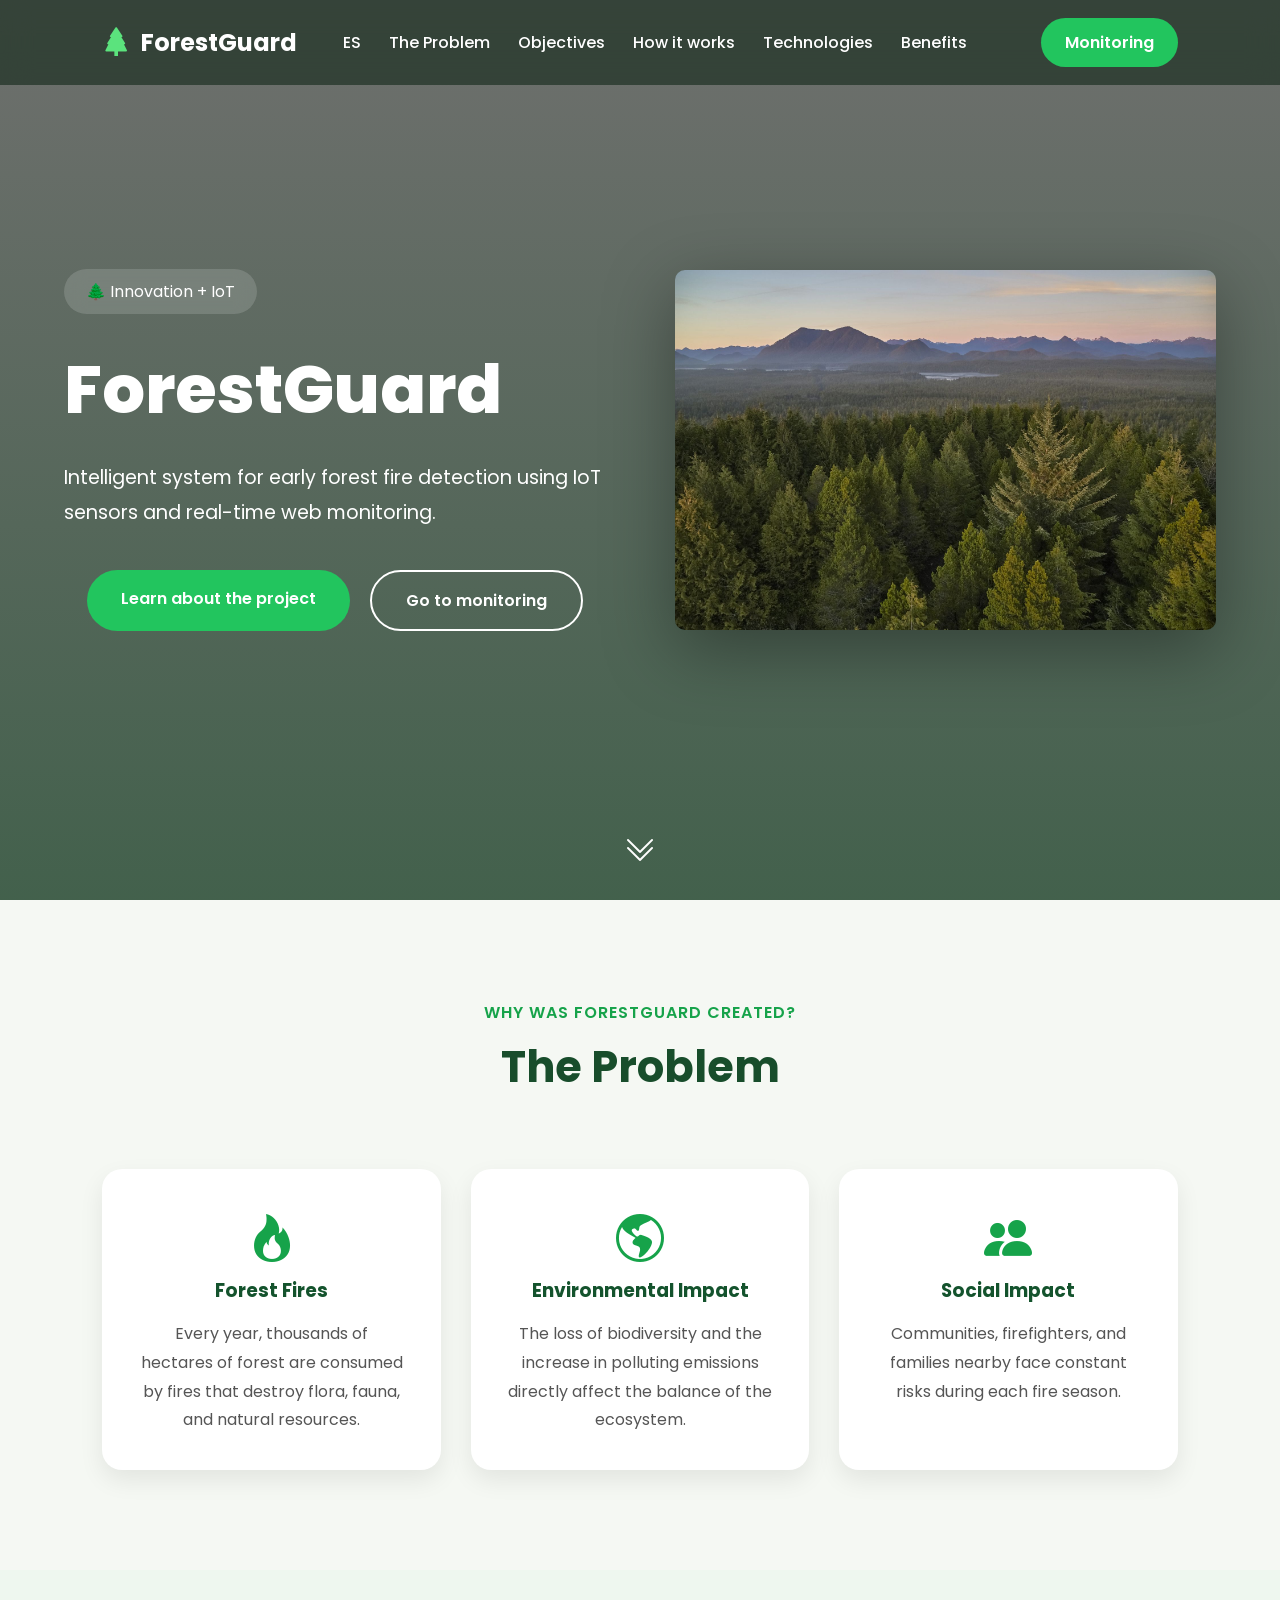
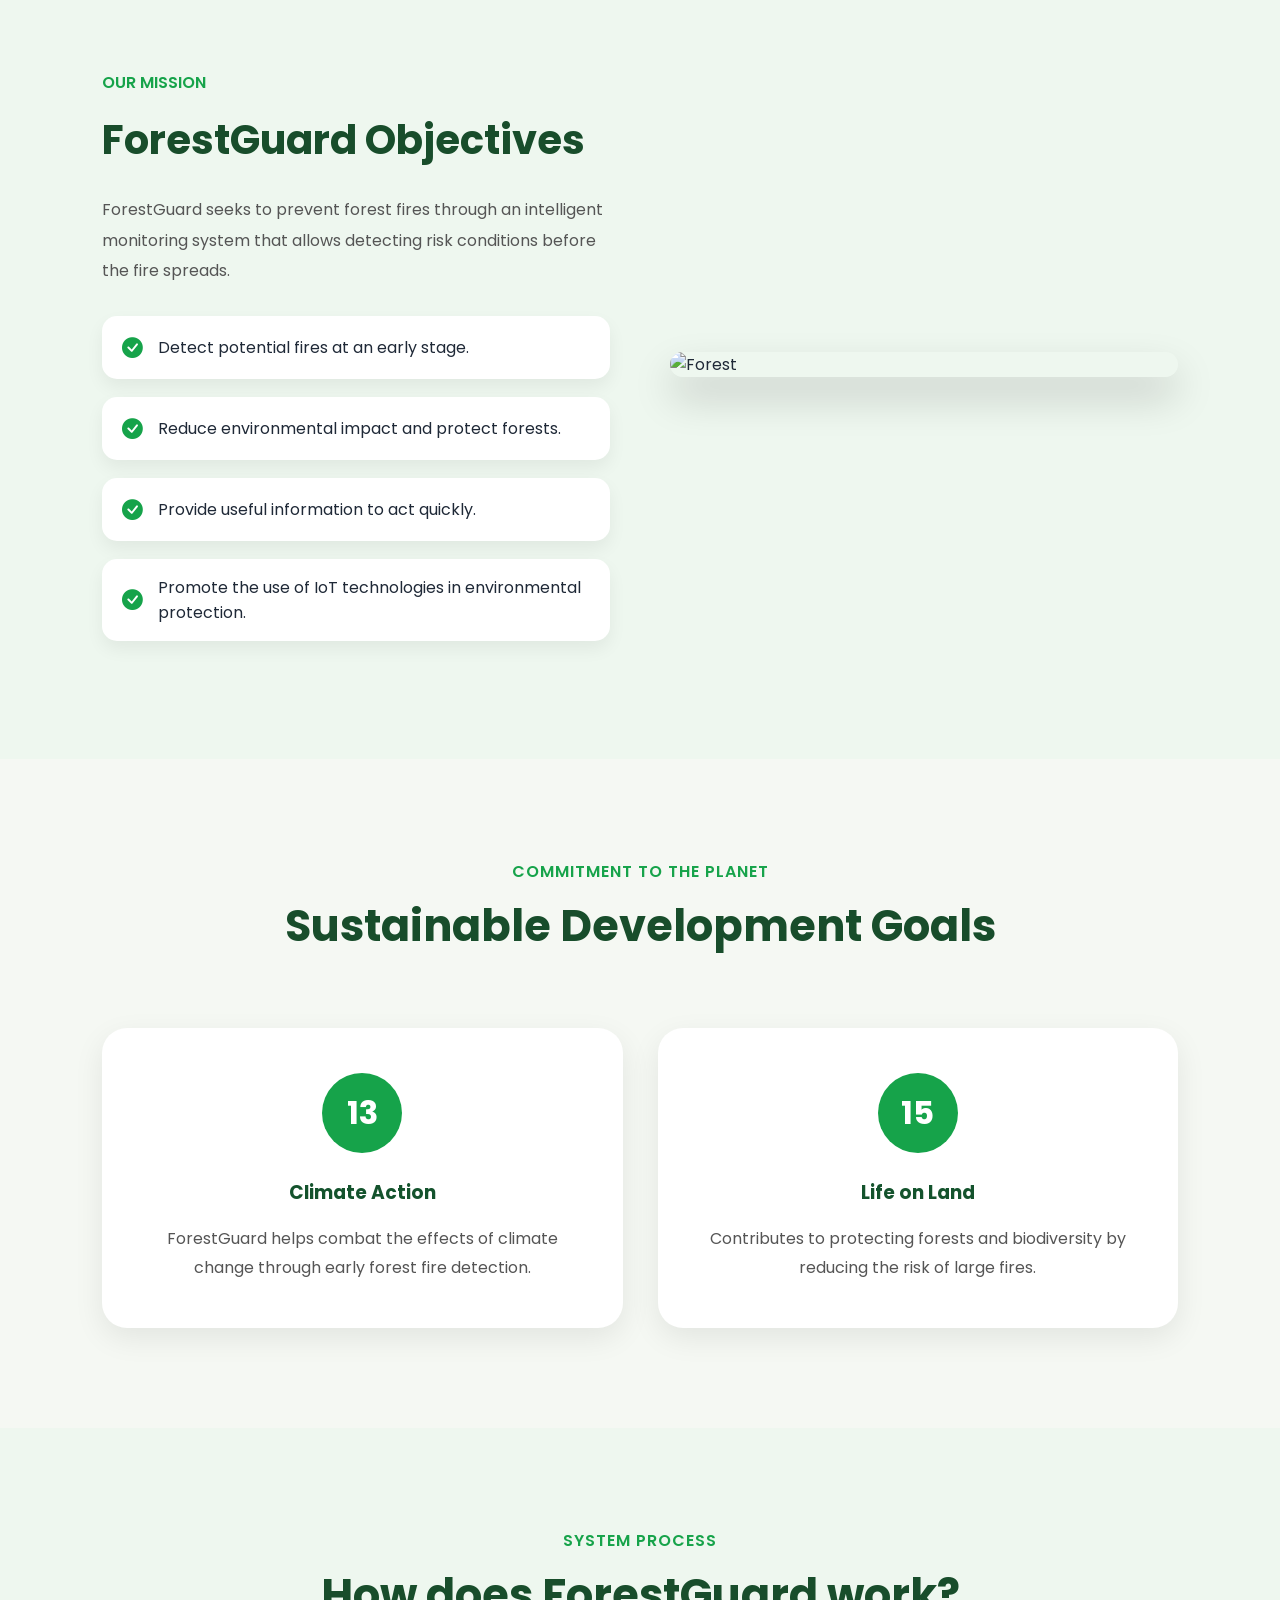
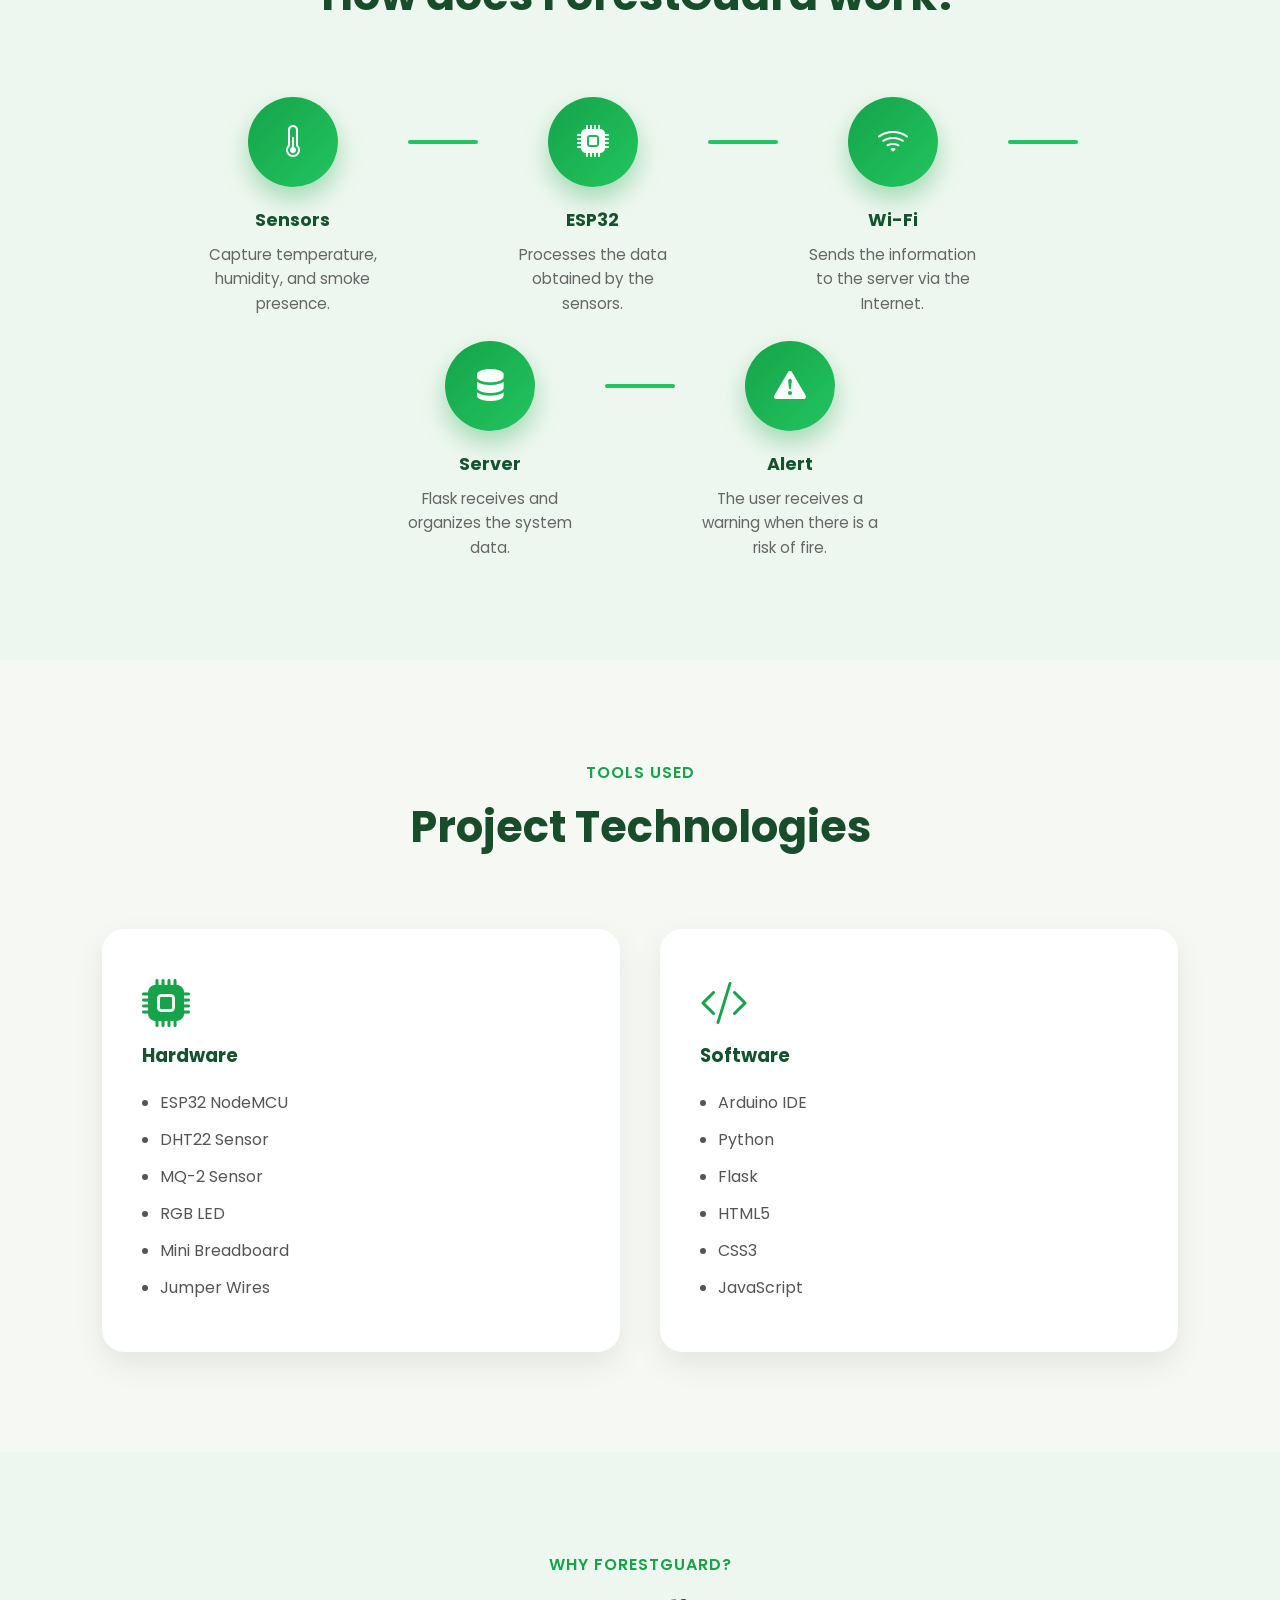
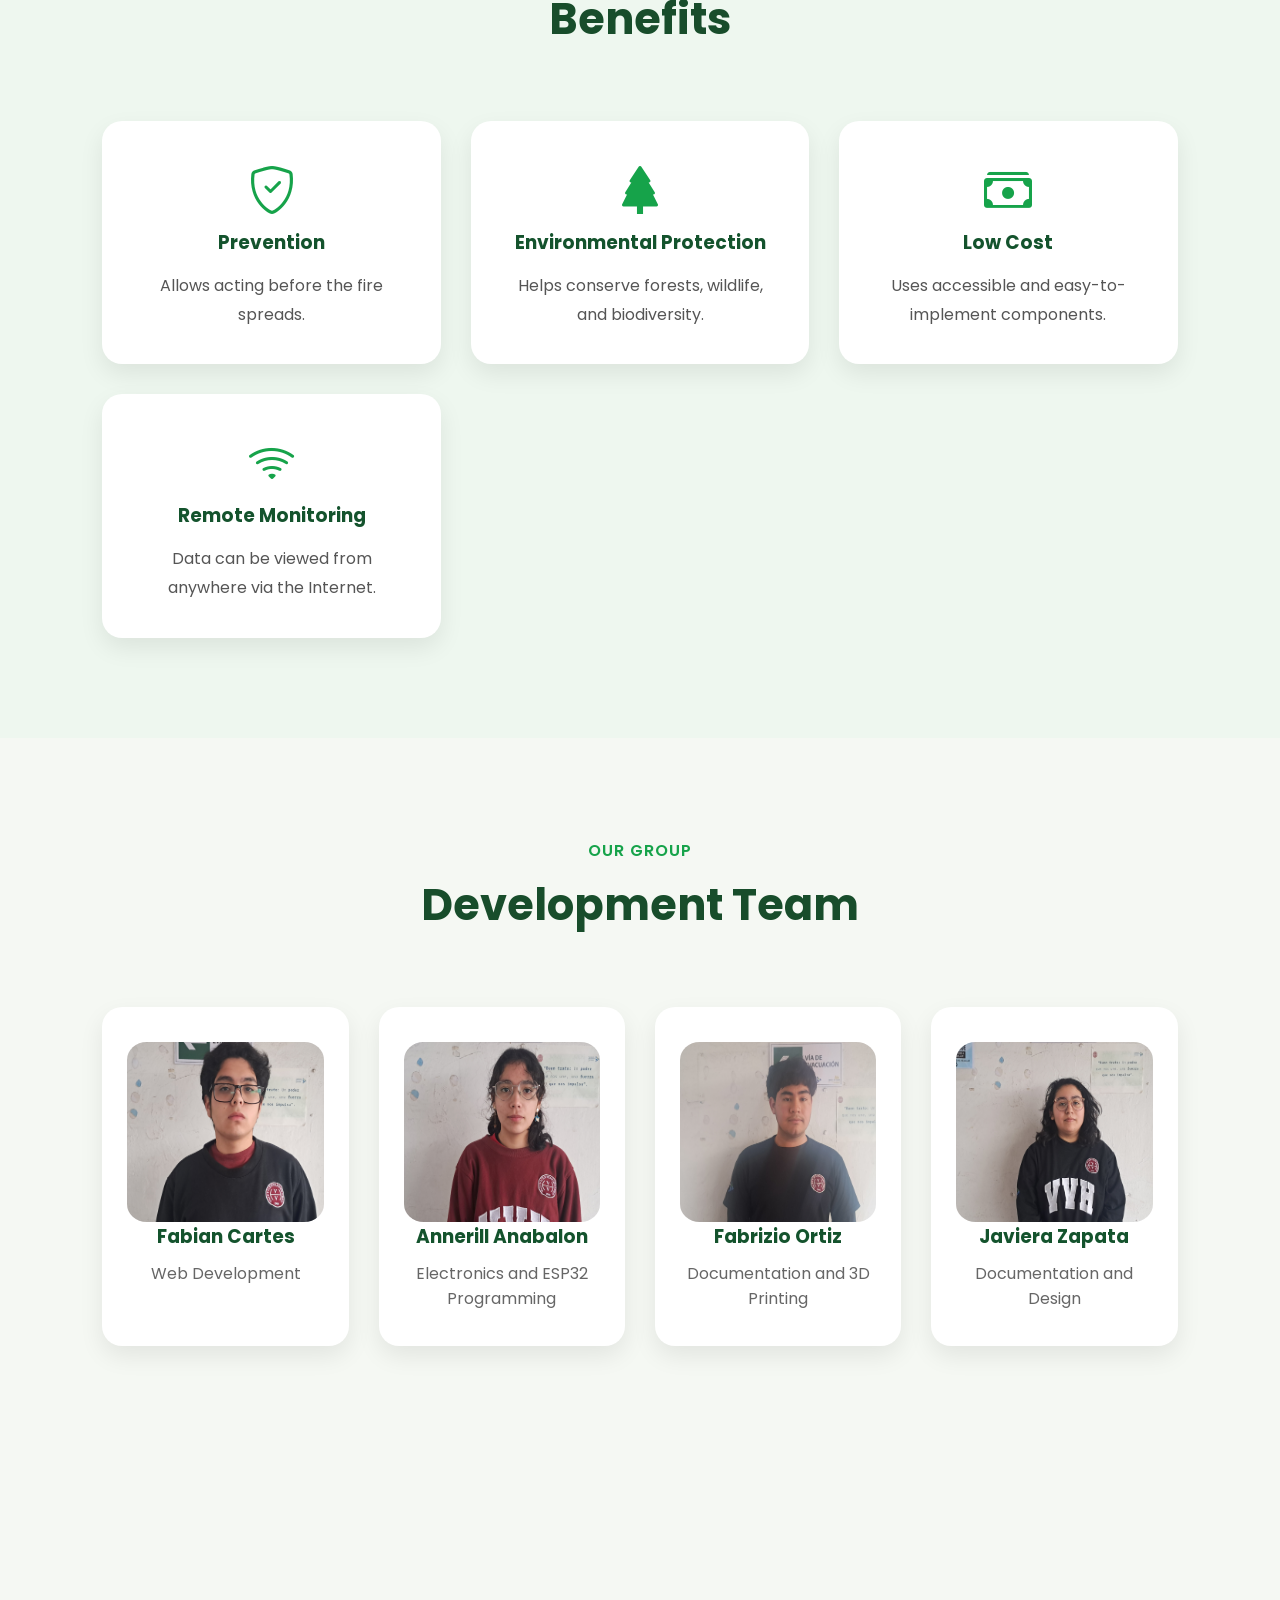
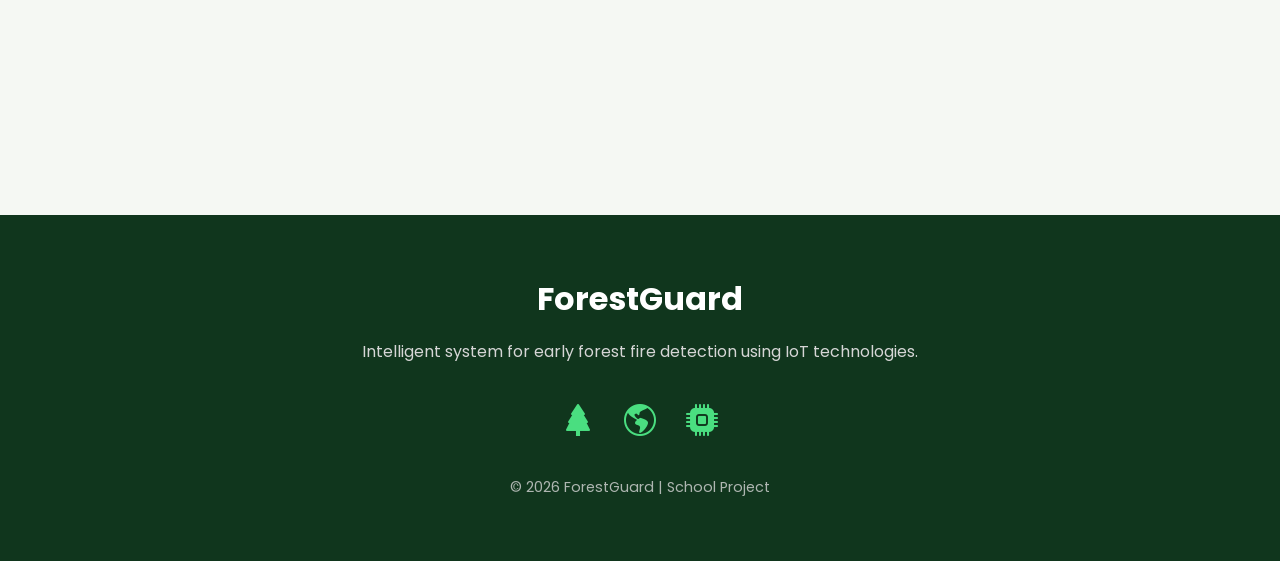
==== commit 0a4bd1f7: "funciona porfaa" ====
--- a/ingles.html
+++ b/ingles.html
@@ -534,9 +534,9 @@
 
             <div class="member">
 
-                <i class="bi bi-person-circle"></i>
-
-                <h3>Member 1</h3>
+                <img  style="border-radius: 10%; height: 180px;" src="img/El_Tio_Fabian.jpg" alt="">
+
+                <h3>Fabian Cartes</h3>
 
                 <p>Web Development</p>
 
@@ -544,41 +544,41 @@
 
             <div class="member">
 
-                <i class="bi bi-person-circle"></i>
-
-                <h3>Member 2</h3>
-
-                <p>Electronics</p>
+                <img style="border-radius: 10%; height: 180px;"  src="img/anneril.jpg" alt="">
+
+                <h3>Annerill Anabalon</h3>
+
+                <p>Electronics and ESP32 Programming</p>
 
             </div>
 
             <div class="member">
 
-                <i class="bi bi-person-circle"></i>
-
-                <h3>Member 3</h3>
-
-                <p>ESP32 Programming</p>
+                <img style="border-radius: 10%; height: 180px;"  src="img/fabricio.jpg" alt="">
+
+                <h3>Fabrizio Ortiz</h3>
+
+                <p>Documentation and 3D Printing</p>
 
             </div>
 
             <div class="member">
 
-                <i class="bi bi-person-circle"></i>
-
-                <h3>Member 4</h3>
-
-                <p>Documentation</p>
+                <img style="border-radius: 10%; height: 180px;"  src="img/javiera.jpg" alt="">
+
+                <h3>Javiera Zapata</h3>
+
+                <p>Documentation and Design</p>
 
             </div>
 
             <div class="member">
 
-                <i class="bi bi-person-circle"></i>
-
-                <h3>Member 5</h3>
-
-                <p>Documentation</p>
+                <img style="border-radius: 10%; height: 180px;"  src="img/jheimy.jpg" alt="">
+
+                <h3>Jheimy Tolentino</h3>
+
+                <p>Backend and Frontend Programming</p>
 
             </div>
 
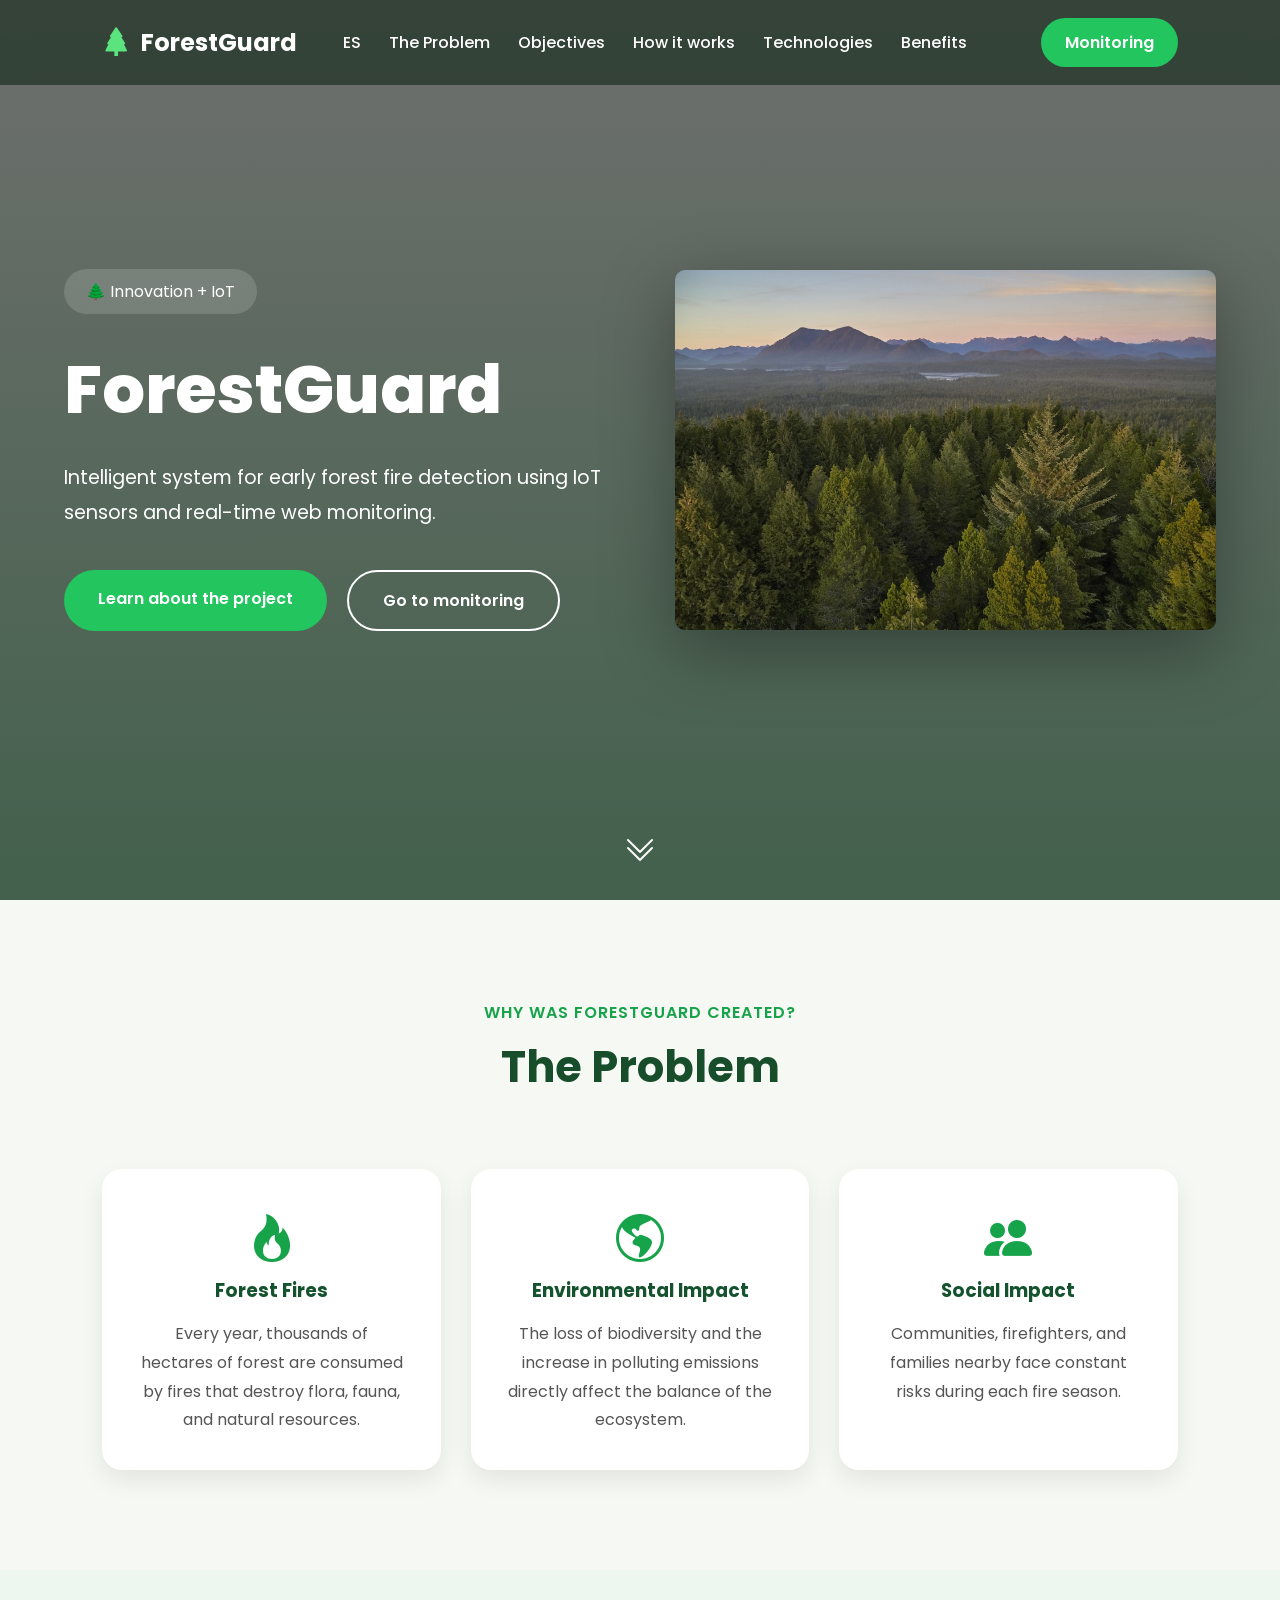
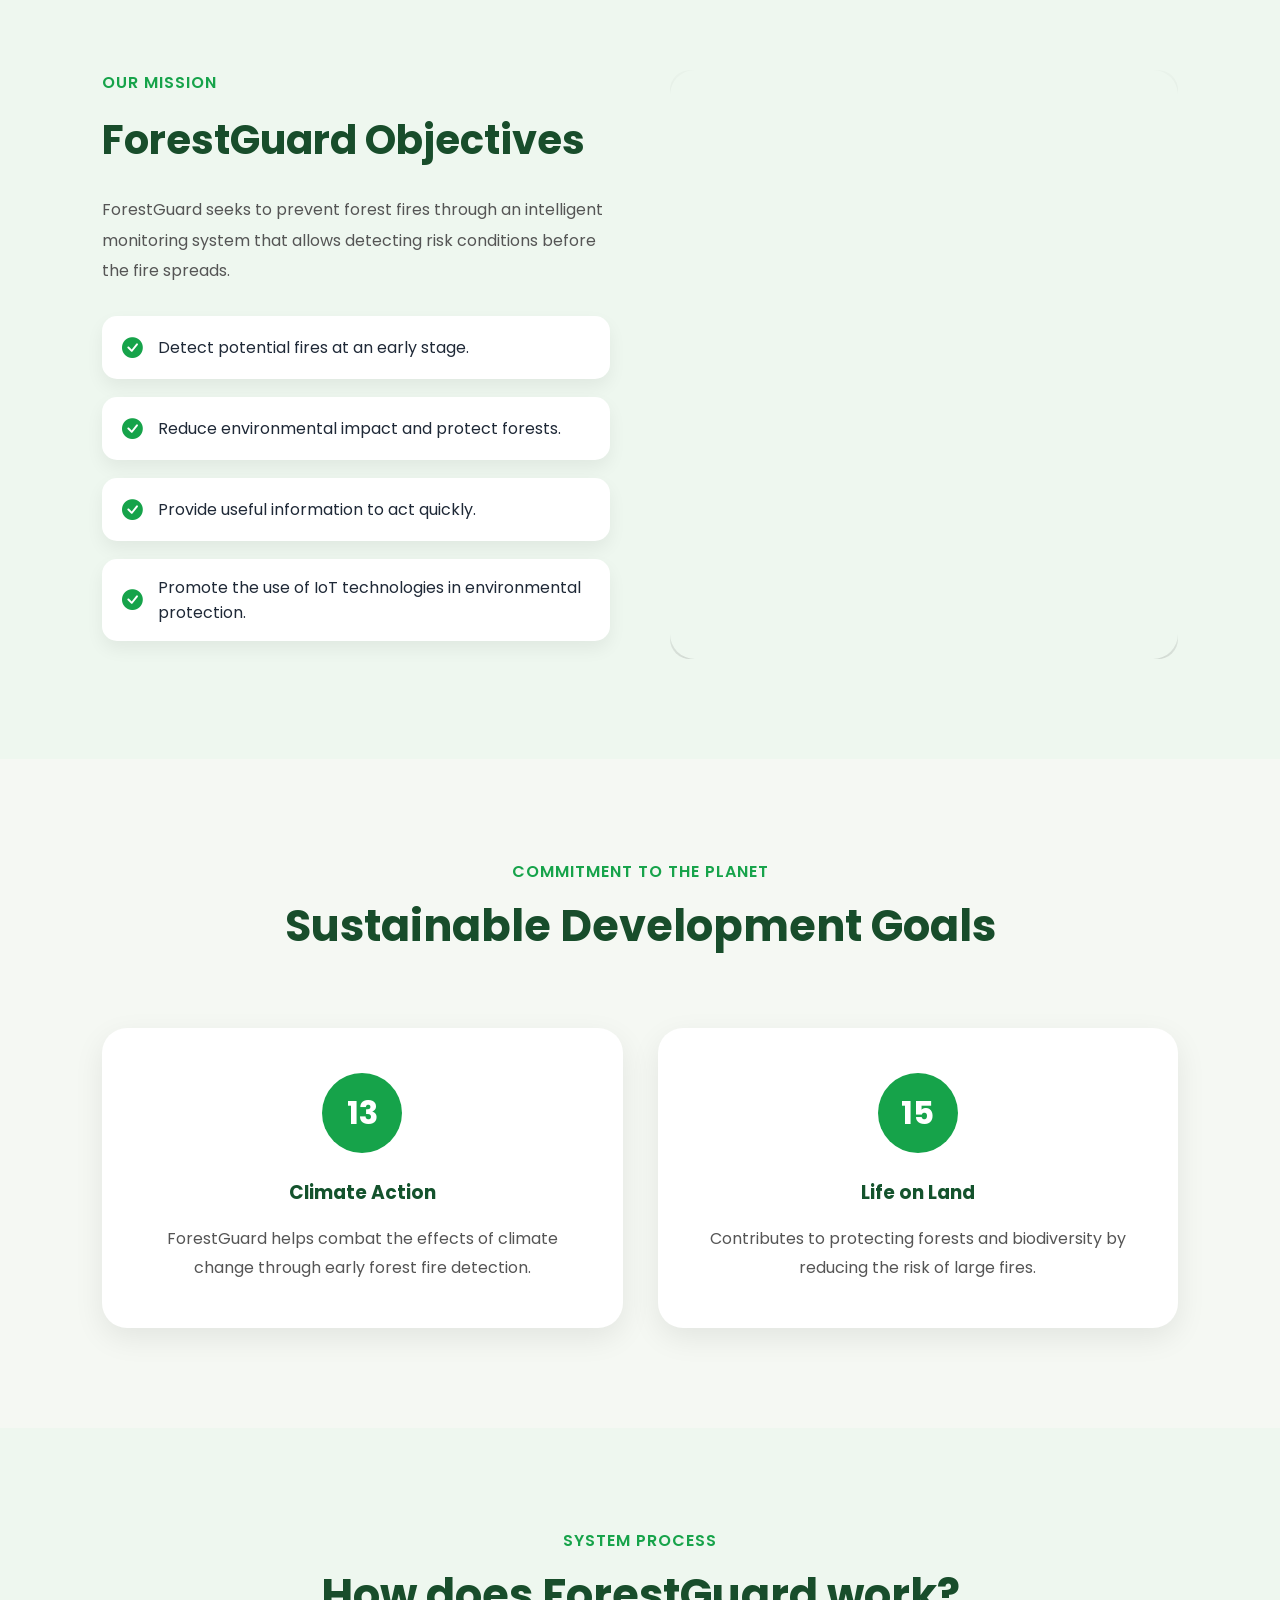
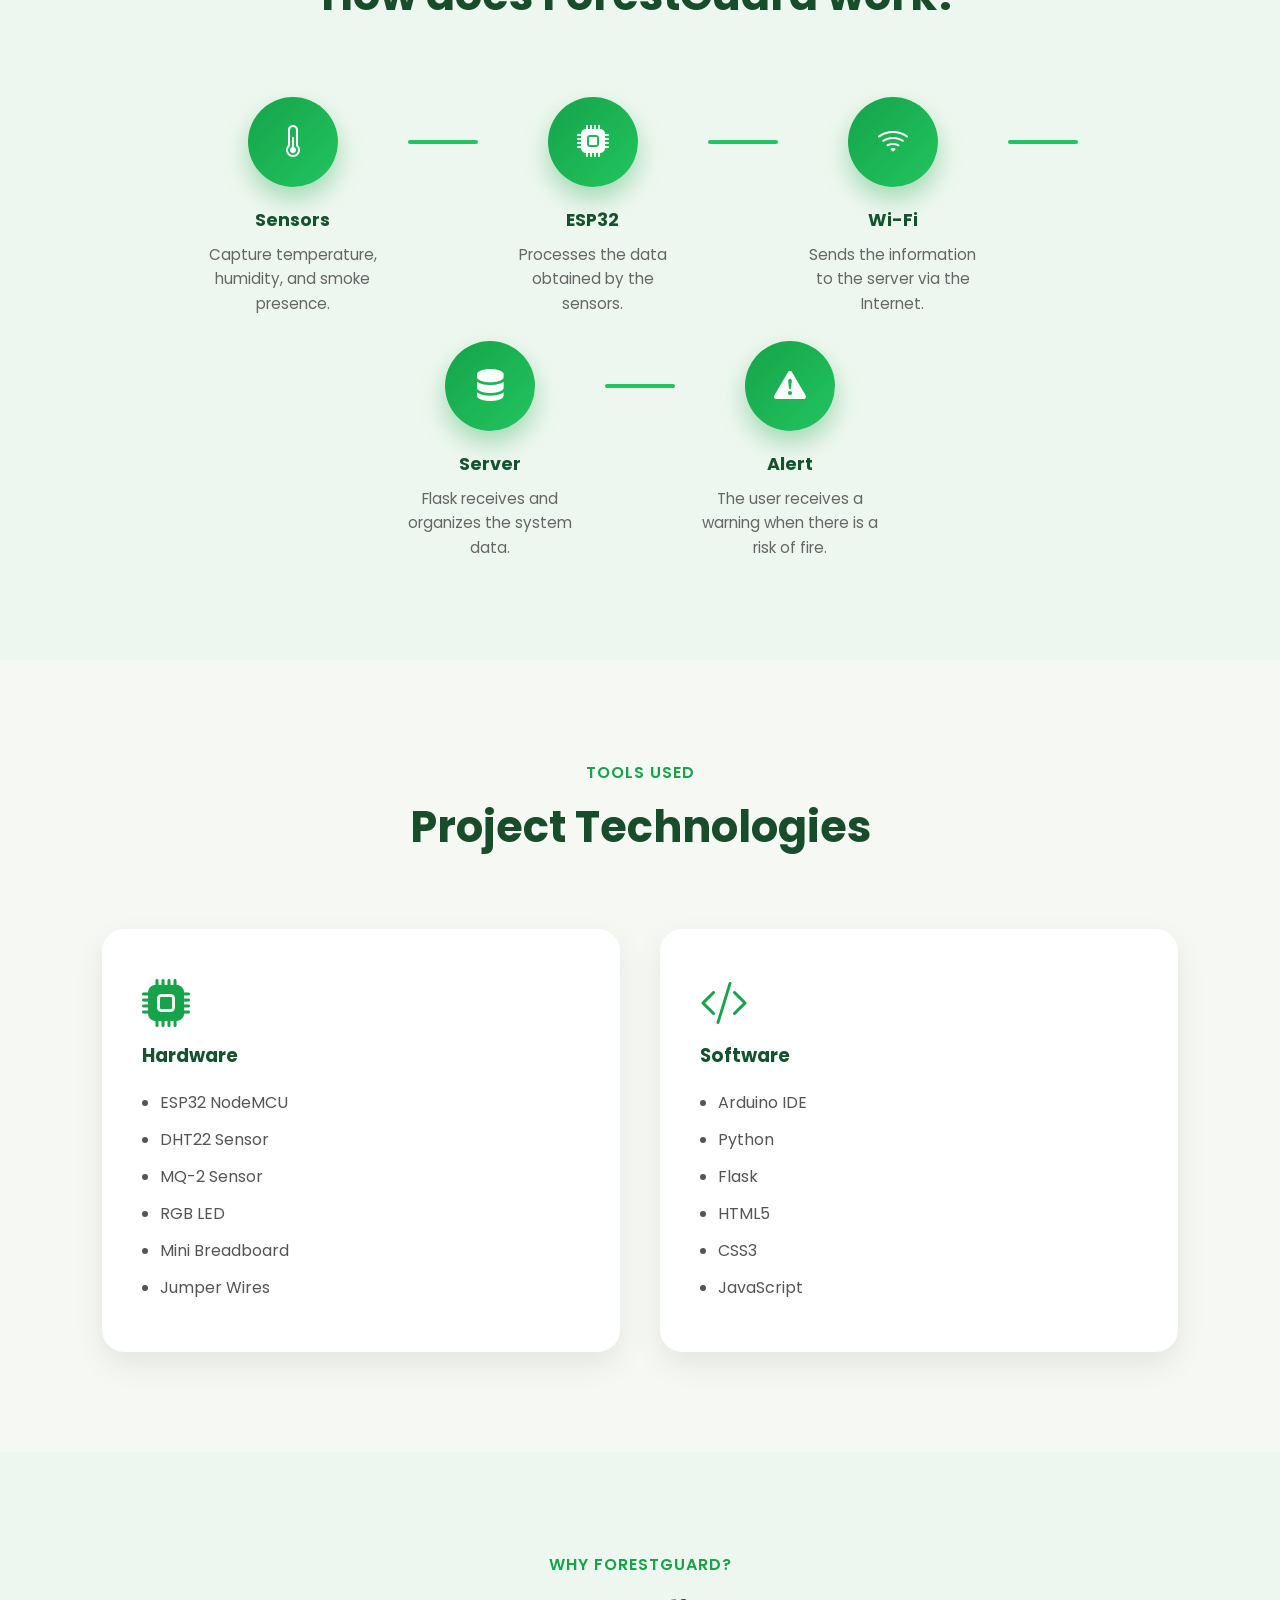
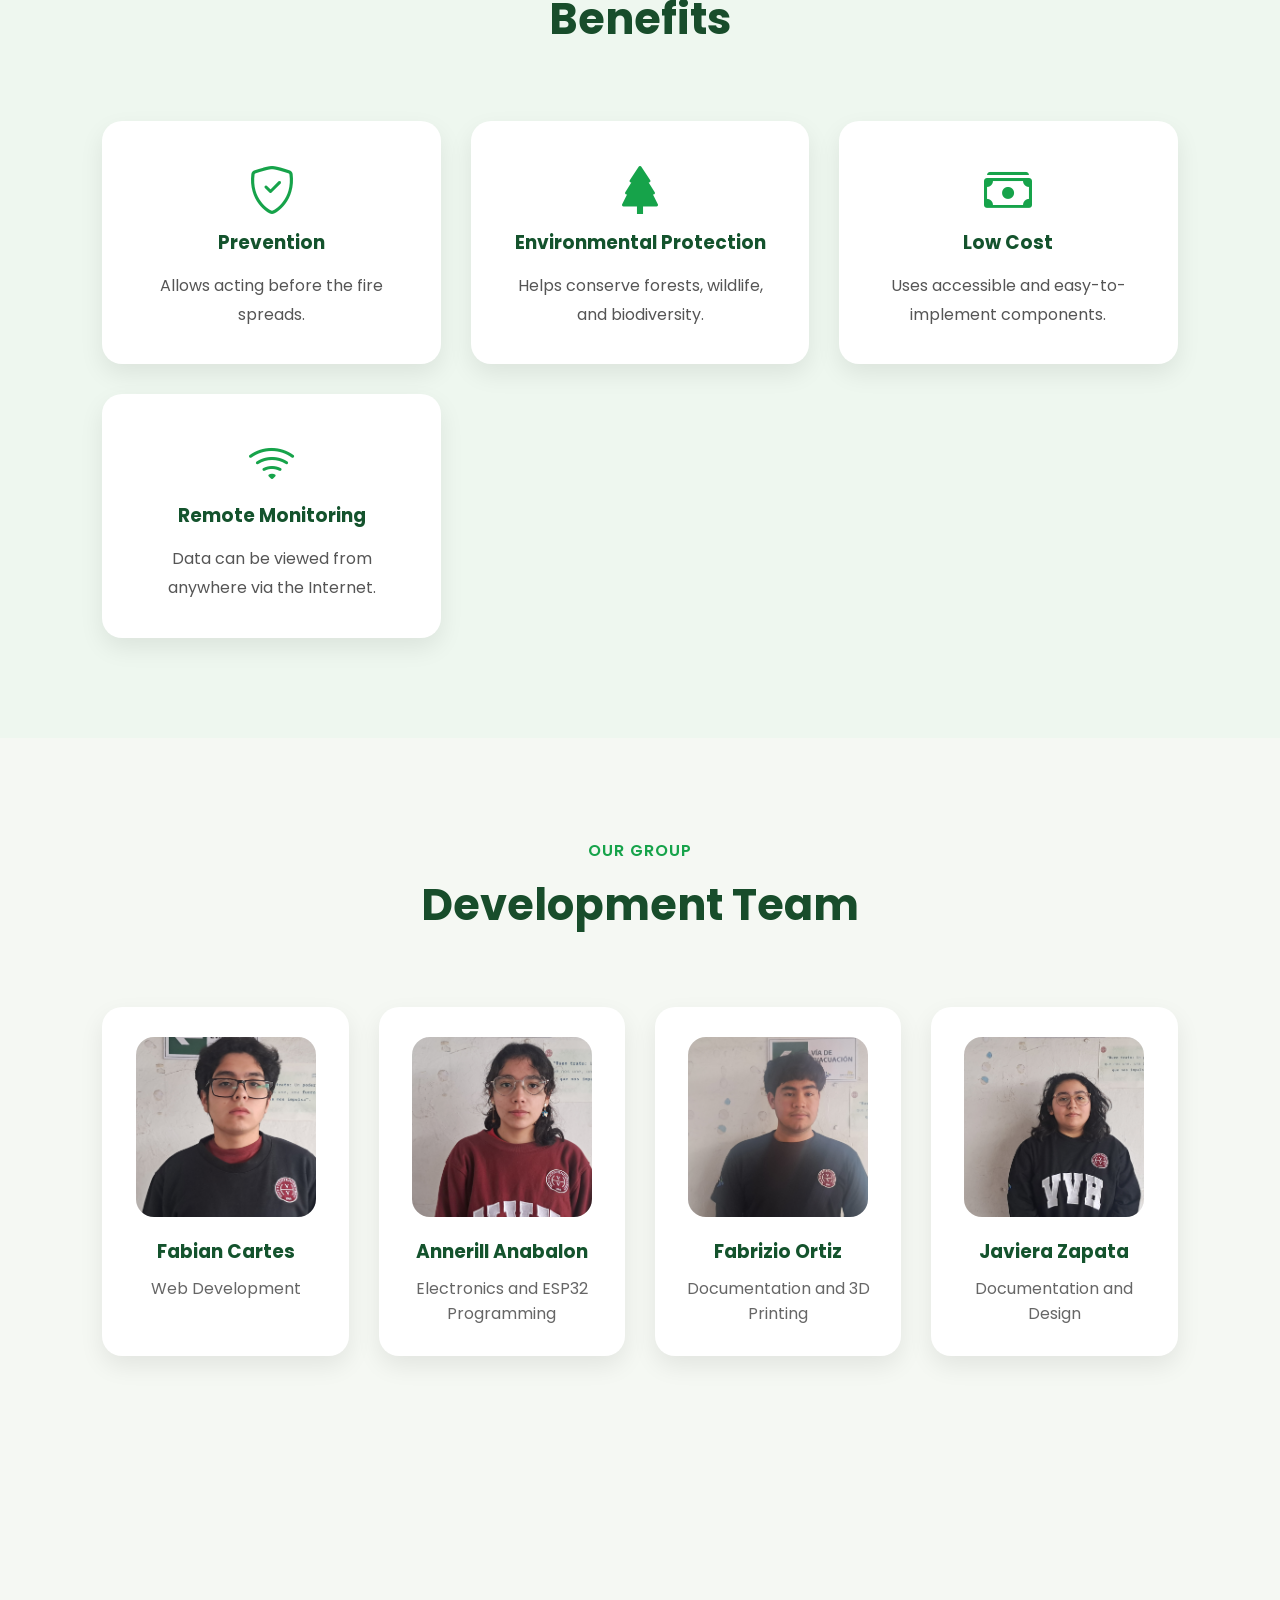
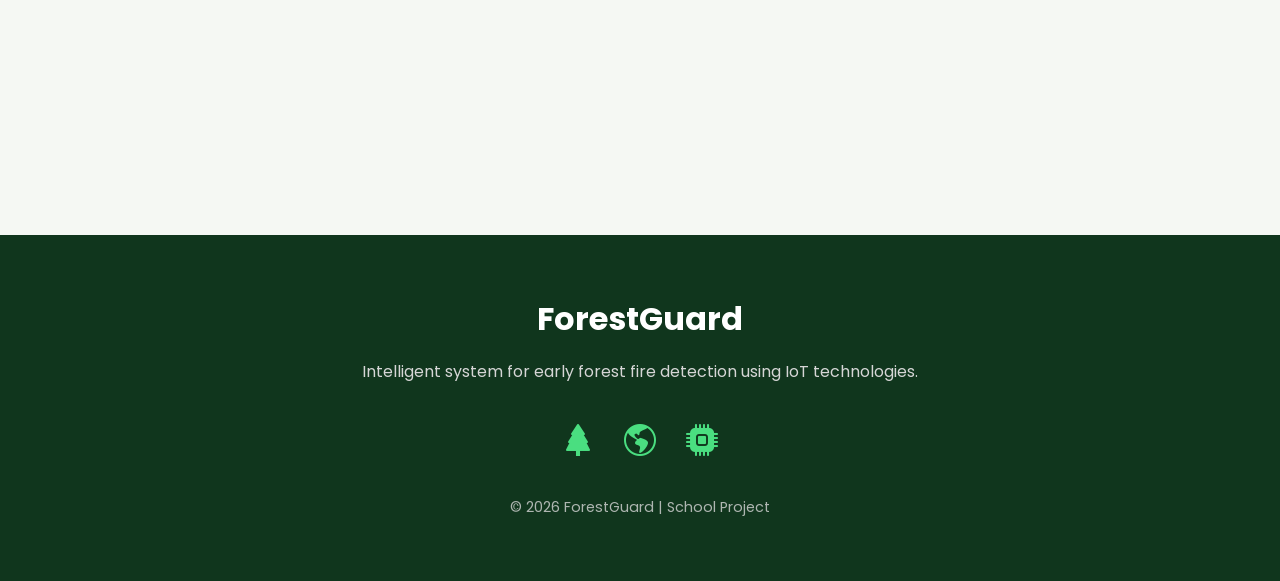
==== commit 97bfca80: "terminado" ====
--- a/ingles.html
+++ b/ingles.html
@@ -1,620 +1,504 @@
 <!DOCTYPE html>
+
 <html lang="en">
 
 <head>
     <meta charset="UTF-8">
     <meta name="viewport" content="width=device-width, initial-scale=1.0">
 
-    <title>ForestGuard | Intelligent Fire Detection</title>
-
-    <!-- Google Fonts -->
-    <link rel="preconnect" href="https://fonts.googleapis.com">
-    <link rel="preconnect" href="https://fonts.gstatic.com" crossorigin>
-
-    <link href="https://fonts.googleapis.com/css2?family=Poppins:wght@300;400;500;600;700;800&display=swap"
-        rel="stylesheet">
-
-    <!-- Bootstrap Icons -->
-    <link rel="stylesheet" href="https://cdn.jsdelivr.net/npm/bootstrap-icons@1.11.3/font/bootstrap-icons.min.css">
-
-    <!-- CSS -->
-    <link rel="stylesheet" href="css/style.css">
+
+<title>ForestGuard | Intelligent Fire Detection</title>
+
+<link rel="preconnect" href="https://fonts.googleapis.com">
+<link rel="preconnect" href="https://fonts.gstatic.com" crossorigin>
+
+<link
+    href="https://fonts.googleapis.com/css2?family=Poppins:wght@300;400;500;600;700;800&display=swap"
+    rel="stylesheet">
+
+<link
+    rel="stylesheet"
+    href="https://cdn.jsdelivr.net/npm/bootstrap-icons@1.11.3/font/bootstrap-icons.min.css">
+
+<link rel="stylesheet" href="css/style.css">
+
+
 </head>
 
 <body>
 
 
-    <header>
-
-        <nav class="navbar">
-
-            <!-- LOGO -->
-            <div class="logo">
-
-                <i class="bi bi-tree-fill"></i>
-
-                <span>ForestGuard</span>
-
-            </div>
-
-            <button class="menu-toggle" id="menu-toggle">
-
-                <i class="bi bi-list"></i>
-
-            </button>
-
-
-            <!-- MENÚ -->
-            <ul class="nav-links" id="nav-links">
-
-                <li>
-                    <a href="index.html">
-                        ES
-                    </a>
-                </li>
-
-                <li>
-                    <a href="#problema">
-                        The Problem
-                    </a>
-                </li>
-
-                <li>
-                    <a href="#objetivos">
-                        Objectives
-                    </a>
-                </li>
-
-                <li>
-                    <a href="#funciona">
-                        How it works
-                    </a>
-                </li>
-
-                <li>
-                    <a href="#tecnologias">
-                        Technologies
-                    </a>
-                </li>
-
-                <li>
-                    <a href="#beneficios">
-                        Benefits
-                    </a>
-                </li>
-
-                <li>
-
-                    <a href="monitor.html" class="mobile-monitor">
-                        Monitoring
-                    </a>
-
-                </li>
-
+<header>
+    <nav class="navbar">
+
+        <div class="logo">
+            <i class="bi bi-tree-fill"></i>
+            <span>ForestGuard</span>
+        </div>
+
+        <button class="menu-toggle" id="menu-toggle">
+            <i class="bi bi-list"></i>
+        </button>
+
+        <ul class="nav-links" id="nav-links">
+            <li>
+                <a href="index.html">ES</a>
+            </li>
+
+            <li>
+                <a href="#problema">The Problem</a>
+            </li>
+
+            <li>
+                <a href="#objetivos">Objectives</a>
+            </li>
+
+            <li>
+                <a href="#funciona">How it works</a>
+            </li>
+
+            <li>
+                <a href="#tecnologias">Technologies</a>
+            </li>
+
+            <li>
+                <a href="#beneficios">Benefits</a>
+            </li>
+
+            <li>
+                <a href="monitor.html" class="mobile-monitor">
+                    Monitoring
+                </a>
+            </li>
+        </ul>
+
+        <a href="monitor.html" class="btn-monitor">
+            Monitoring
+        </a>
+
+    </nav>
+</header>
+
+<section class="hero" id="inicio">
+
+    <div class="overlay"></div>
+
+    <div class="hero-content">
+
+        <div class="hero-text">
+
+            <span class="tag">
+                🌲 Innovation + IoT
+            </span>
+
+            <h1>ForestGuard</h1>
+
+            <p>
+                Intelligent system for early forest fire detection using IoT sensors and real-time web monitoring.
+            </p>
+
+            <div class="hero-buttons">
+
+                <a href="#problema" class="btn-primary">
+                    Learn about the project
+                </a>
+
+                <a href="monitor.html" class="btn-secondary">
+                    Go to monitoring
+                </a>
+
+            </div>
+
+        </div>
+
+        <div class="hero-image">
+            <img src="img/forestguard.png" alt="ForestGuard">
+        </div>
+
+    </div>
+
+    <div class="scroll">
+        <i class="bi bi-chevron-double-down"></i>
+    </div>
+
+</section>
+
+<section class="section" id="problema">
+
+    <div class="title">
+        <span>Why was ForestGuard created?</span>
+        <h2>The Problem</h2>
+    </div>
+
+    <div class="cards">
+
+        <div class="card">
+            <i class="bi bi-fire"></i>
+            <h3>Forest Fires</h3>
+            <p>
+                Every year, thousands of hectares of forest are consumed by fires that destroy flora, fauna, and
+                natural resources.
+            </p>
+        </div>
+
+        <div class="card">
+            <i class="bi bi-globe-americas"></i>
+            <h3>Environmental Impact</h3>
+            <p>
+                The loss of biodiversity and the increase in polluting emissions directly affect the balance of the
+                ecosystem.
+            </p>
+        </div>
+
+        <div class="card">
+            <i class="bi bi-people-fill"></i>
+            <h3>Social Impact</h3>
+            <p>
+                Communities, firefighters, and families nearby face constant risks during each fire season.
+            </p>
+        </div>
+
+    </div>
+
+</section>
+
+<section class="section light" id="objetivos">
+
+    <div class="container-two">
+
+        <div class="text">
+
+            <span class="subtitle">Our mission</span>
+
+            <h2>ForestGuard Objectives</h2>
+
+            <p>
+                ForestGuard seeks to prevent forest fires through an intelligent monitoring system that allows
+                detecting risk conditions before the fire spreads.
+            </p>
+
+            <div class="objective">
+                <i class="bi bi-check-circle-fill"></i>
+                <span>Detect potential fires at an early stage.</span>
+            </div>
+
+            <div class="objective">
+                <i class="bi bi-check-circle-fill"></i>
+                <span>Reduce environmental impact and protect forests.</span>
+            </div>
+
+            <div class="objective">
+                <i class="bi bi-check-circle-fill"></i>
+                <span>Provide useful information to act quickly.</span>
+            </div>
+
+            <div class="objective">
+                <i class="bi bi-check-circle-fill"></i>
+                <span>Promote the use of IoT technologies in environmental protection.</span>
+            </div>
+
+        </div>
+
+        <div class="image">
+            <video autoplay muted loop playsinline>
+                <source src="img/forest-guard.mp4" type="video/mp4">
+                Your browser does not support HTML5 video.
+            </video>
+        </div>
+
+    </div>
+
+</section>
+
+<section class="section" id="ods">
+
+    <div class="title">
+        <span>Commitment to the planet</span>
+        <h2>Sustainable Development Goals</h2>
+    </div>
+
+    <div class="ods-container">
+
+        <div class="ods-card">
+
+            <div class="ods-number">
+                13
+            </div>
+
+            <h3>Climate Action</h3>
+
+            <p>
+                ForestGuard helps combat the effects of climate change through early forest fire detection.
+            </p>
+
+        </div>
+
+        <div class="ods-card">
+
+            <div class="ods-number">
+                15
+            </div>
+
+            <h3>Life on Land</h3>
+
+            <p>
+                Contributes to protecting forests and biodiversity by reducing the risk of large fires.
+            </p>
+
+        </div>
+
+    </div>
+
+</section>
+
+<section class="section light" id="funciona">
+
+    <div class="title">
+        <span>System process</span>
+        <h2>How does ForestGuard work?</h2>
+    </div>
+
+    <div class="timeline">
+
+        <div class="step">
+
+            <div class="circle">
+                <i class="bi bi-thermometer-half"></i>
+            </div>
+
+            <h4>Sensors</h4>
+
+            <p>
+                Capture temperature, humidity, and smoke presence.
+            </p>
+
+        </div>
+
+        <div class="line"></div>
+
+        <div class="step">
+
+            <div class="circle">
+                <i class="bi bi-cpu-fill"></i>
+            </div>
+
+            <h4>ESP32</h4>
+
+            <p>
+                Processes the data obtained by the sensors.
+            </p>
+
+        </div>
+
+        <div class="line"></div>
+
+        <div class="step">
+
+            <div class="circle">
+                <i class="bi bi-wifi"></i>
+            </div>
+
+            <h4>Wi-Fi</h4>
+
+            <p>
+                Sends the information to the server via the Internet.
+            </p>
+
+        </div>
+
+        <div class="line"></div>
+
+        <div class="step">
+
+            <div class="circle">
+                <i class="bi bi-server"></i>
+            </div>
+
+            <h4>Server</h4>
+
+            <p>
+                Flask receives and organizes the system data.
+            </p>
+
+        </div>
+
+        <div class="line"></div>
+
+        <div class="step">
+
+            <div class="circle">
+                <i class="bi bi-exclamation-triangle-fill"></i>
+            </div>
+
+            <h4>Alert</h4>
+
+            <p>
+                The user receives a warning when there is a risk of fire.
+            </p>
+
+        </div>
+
+    </div>
+
+</section>
+
+<section class="section" id="tecnologias">
+
+    <div class="title">
+        <span>Tools used</span>
+        <h2>Project Technologies</h2>
+    </div>
+
+    <div class="tech-container">
+
+        <div class="tech-box">
+
+            <i class="bi bi-cpu-fill"></i>
+
+            <h3>Hardware</h3>
+
+            <ul>
+                <li>ESP32 NodeMCU</li>
+                <li>DHT22 Sensor</li>
+                <li>MQ-2 Sensor</li>
+                <li>RGB LED</li>
+                <li>Mini Breadboard</li>
+                <li>Jumper Wires</li>
             </ul>
 
-
-            <a href="monitor.html" class="btn-monitor">
-
-                Monitoring
-
-            </a>
-
-        </nav>
-
-    </header>
-
-
-    <section class="hero" id="inicio">
-
-        <div class="overlay"></div>
-
-        <div class="hero-content">
-
-            <div class="hero-text">
-
-                <span class="tag">
-                    🌲 Innovation + IoT
-                </span>
-
-                <h1>ForestGuard</h1>
-
-                <p>
-                    Intelligent system for early forest fire detection using IoT sensors and real-time web monitoring.
-                </p>
-
-                <div class="hero-buttons">
-
-                    <a href="#problema" class="btn-primary">
-                        Learn about the project
-                    </a>
-
-                    <a href="monitor.html" class="btn-secondary">
-                        Go to monitoring
-                    </a>
-
-                </div>
-
-            </div>
-
-            <div class="hero-image">
-
-                <img src="img/forestguard.png" alt="ForestGuard">
-
-            </div>
-
-        </div>
-
-        <div class="scroll">
-
-            <i class="bi bi-chevron-double-down"></i>
-
-        </div>
-
-    </section>
-
-    <!--================ PROBLEMÁTICA ================-->
-
-    <section class="section" id="problema">
-
-        <div class="title">
-
-            <span>Why was ForestGuard created?</span>
-
-            <h2>The Problem</h2>
-
-        </div>
-
-        <div class="cards">
-
-            <div class="card">
-
-                <i class="bi bi-fire"></i>
-
-                <h3>Forest Fires</h3>
-
-                <p>
-                    Every year, thousands of hectares of forest are consumed by fires that destroy flora, fauna, and
-                    natural resources.
-                </p>
-
-            </div>
-
-            <div class="card">
-
-                <i class="bi bi-globe-americas"></i>
-
-                <h3>Environmental Impact</h3>
-
-                <p>
-                    The loss of biodiversity and the increase in polluting emissions directly affect the balance of the
-                    ecosystem.
-                </p>
-
-            </div>
-
-            <div class="card">
-
-                <i class="bi bi-people-fill"></i>
-
-                <h3>Social Impact</h3>
-
-                <p>
-                    Communities, firefighters, and families nearby face constant risks during each fire season.
-                </p>
-
-            </div>
-
-        </div>
-
-    </section>
-    <!--================ OBJETIVOS ================-->
-
-    <section class="section light" id="objetivos">
-
-        <div class="container-two">
-
-            <div class="text">
-
-                <span class="subtitle">Our mission</span>
-
-                <h2>ForestGuard Objectives</h2>
-
-                <p>
-                    ForestGuard seeks to prevent forest fires through an intelligent monitoring system that allows
-                    detecting risk conditions before the fire spreads.
-                </p>
-
-                <div class="objective">
-
-                    <i class="bi bi-check-circle-fill"></i>
-
-                    <span>Detect potential fires at an early stage.</span>
-
-                </div>
-
-                <div class="objective">
-
-                    <i class="bi bi-check-circle-fill"></i>
-
-                    <span>Reduce environmental impact and protect forests.</span>
-
-                </div>
-
-                <div class="objective">
-
-                    <i class="bi bi-check-circle-fill"></i>
-
-                    <span>Provide useful information to act quickly.</span>
-
-                </div>
-
-                <div class="objective">
-
-                    <i class="bi bi-check-circle-fill"></i>
-
-                    <span>Promote the use of IoT technologies in environmental protection.</span>
-
-                </div>
-
-            </div>
-
-            <div class="image">
-
-                <img src="img/forest.png" alt="Forest">
-
-            </div>
-
-        </div>
-
-    </section>
-
-    <!--================ ODS ================-->
-
-    <section class="section" id="ods">
-
-        <div class="title">
-
-            <span>Commitment to the planet</span>
-
-            <h2>Sustainable Development Goals</h2>
-
-        </div>
-
-        <div class="ods-container">
-
-            <div class="ods-card">
-
-                <div class="ods-number">
-
-                    13
-
-                </div>
-
-                <h3>Climate Action</h3>
-
-                <p>
-                    ForestGuard helps combat the effects of climate change through early forest fire detection.
-                </p>
-
-            </div>
-
-            <div class="ods-card">
-
-                <div class="ods-number">
-
-                    15
-
-                </div>
-
-                <h3>Life on Land</h3>
-
-                <p>
-                    Contributes to protecting forests and biodiversity by reducing the risk of large fires.
-                </p>
-
-            </div>
-
-        </div>
-
-    </section>
-
-    <!--================ FUNCIONAMIENTO ================-->
-
-    <section class="section light" id="funciona">
-
-        <div class="title">
-
-            <span>System process</span>
-
-            <h2>How does ForestGuard work?</h2>
-
-        </div>
-
-        <div class="timeline">
-
-            <div class="step">
-
-                <div class="circle">
-
-                    <i class="bi bi-thermometer-half"></i>
-
-                </div>
-
-                <h4>Sensors</h4>
-
-                <p>
-                    Capture temperature, humidity, and smoke presence.
-                </p>
-
-            </div>
-
-            <div class="line"></div>
-
-            <div class="step">
-
-                <div class="circle">
-
-                    <i class="bi bi-cpu-fill"></i>
-
-                </div>
-
-                <h4>ESP32</h4>
-
-                <p>
-                    Processes the data obtained by the sensors.
-                </p>
-
-            </div>
-
-            <div class="line"></div>
-
-            <div class="step">
-
-                <div class="circle">
-
-                    <i class="bi bi-wifi"></i>
-
-                </div>
-
-                <h4>Wi-Fi</h4>
-
-                <p>
-                    Sends the information to the server via the Internet.
-                </p>
-
-            </div>
-
-            <div class="line"></div>
-
-            <div class="step">
-
-                <div class="circle">
-
-                    <i class="bi bi-server"></i>
-
-                </div>
-
-                <h4>Server</h4>
-
-                <p>
-                    Flask receives and organizes the system data.
-                </p>
-
-            </div>
-
-            <div class="line"></div>
-
-            <div class="step">
-
-                <div class="circle">
-
-                    <i class="bi bi-exclamation-triangle-fill"></i>
-
-                </div>
-
-                <h4>Alert</h4>
-
-                <p>
-                    The user receives a warning when there is a risk of fire.
-                </p>
-
-            </div>
-
-        </div>
-
-    </section>
-    <!--================ TECNOLOGÍAS ================-->
-
-    <section class="section" id="tecnologias">
-
-        <div class="title">
-
-            <span>Tools used</span>
-
-            <h2>Project Technologies</h2>
-
-        </div>
-
-        <div class="tech-container">
-
-            <div class="tech-box">
-
-                <i class="bi bi-cpu-fill"></i>
-
-                <h3>Hardware</h3>
-
-                <ul>
-                    <li>ESP32 NodeMCU</li>
-                    <li>DHT22 Sensor</li>
-                    <li>MQ-2 Sensor</li>
-                    <li>RGB LED</li>
-                    <li>Mini Breadboard</li>
-                    <li>Jumper Wires</li>
-                </ul>
-
-            </div>
-
-            <div class="tech-box">
-
-                <i class="bi bi-code-slash"></i>
-
-                <h3>Software</h3>
-
-                <ul>
-                    <li>Arduino IDE</li>
-                    <li>Python</li>
-                    <li>Flask</li>
-                    <li>HTML5</li>
-                    <li>CSS3</li>
-                    <li>JavaScript</li>
-                </ul>
-
-            </div>
-
-        </div>
-
-    </section>
-
-    <!--================ BENEFICIOS ================-->
-
-    <section class="section light" id="beneficios">
-
-        <div class="title">
-
-            <span>Why ForestGuard?</span>
-
-            <h2>Benefits</h2>
-
-        </div>
-
-        <div class="cards">
-
-            <div class="card">
-                <i class="bi bi-shield-check"></i>
-                <h3>Prevention</h3>
-                <p>Allows acting before the fire spreads.</p>
-            </div>
-
-            <div class="card">
-                <i class="bi bi-tree-fill"></i>
-                <h3>Environmental Protection</h3>
-                <p>Helps conserve forests, wildlife, and biodiversity.</p>
-            </div>
-
-            <div class="card">
-                <i class="bi bi-cash-stack"></i>
-                <h3>Low Cost</h3>
-                <p>Uses accessible and easy-to-implement components.</p>
-            </div>
-
-            <div class="card">
-                <i class="bi bi-wifi"></i>
-                <h3>Remote Monitoring</h3>
-                <p>Data can be viewed from anywhere via the Internet.</p>
-            </div>
-
-        </div>
-
-    </section>
-
-    <!--================ EQUIPO ================-->
-
-    <section class="section" id="equipo">
-
-        <div class="title">
-
-            <span>Our group</span>
-
-            <h2>Development Team</h2>
-
-        </div>
-
-        <div class="team">
-
-            <div class="member">
-
-                <img  style="border-radius: 10%; height: 180px;" src="img/El_Tio_Fabian.jpg" alt="">
-
-                <h3>Fabian Cartes</h3>
-
-                <p>Web Development</p>
-
-            </div>
-
-            <div class="member">
-
-                <img style="border-radius: 10%; height: 180px;"  src="img/anneril.jpg" alt="">
-
-                <h3>Annerill Anabalon</h3>
-
-                <p>Electronics and ESP32 Programming</p>
-
-            </div>
-
-            <div class="member">
-
-                <img style="border-radius: 10%; height: 180px;"  src="img/fabricio.jpg" alt="">
-
-                <h3>Fabrizio Ortiz</h3>
-
-                <p>Documentation and 3D Printing</p>
-
-            </div>
-
-            <div class="member">
-
-                <img style="border-radius: 10%; height: 180px;"  src="img/javiera.jpg" alt="">
-
-                <h3>Javiera Zapata</h3>
-
-                <p>Documentation and Design</p>
-
-            </div>
-
-            <div class="member">
-
-                <img style="border-radius: 10%; height: 180px;"  src="img/jheimy.jpg" alt="">
-
-                <h3>Jheimy Tolentino</h3>
-
-                <p>Backend and Frontend Programming</p>
-
-            </div>
-
-        </div>
-
-    </section>
-
-    <!--================ FOOTER ================-->
-
-    <footer>
-
-        <h2>ForestGuard</h2>
-
-        <p>
-            Intelligent system for early forest fire detection using IoT technologies.
-        </p>
-
-        <div class="footer-icons">
-
+        </div>
+
+        <div class="tech-box">
+
+            <i class="bi bi-code-slash"></i>
+
+            <h3>Software</h3>
+
+            <ul>
+                <li>Arduino IDE</li>
+                <li>Python</li>
+                <li>Flask</li>
+                <li>HTML5</li>
+                <li>CSS3</li>
+                <li>JavaScript</li>
+            </ul>
+
+        </div>
+
+    </div>
+
+</section>
+
+<section class="section light" id="beneficios">
+
+    <div class="title">
+        <span>Why ForestGuard?</span>
+        <h2>Benefits</h2>
+    </div>
+
+    <div class="cards">
+
+        <div class="card">
+            <i class="bi bi-shield-check"></i>
+            <h3>Prevention</h3>
+            <p>
+                Allows acting before the fire spreads.
+            </p>
+        </div>
+
+        <div class="card">
             <i class="bi bi-tree-fill"></i>
-
-            <i class="bi bi-globe-americas"></i>
-
-            <i class="bi bi-cpu-fill"></i>
-
-        </div>
-
-        <p class="copy">
-            © 2026 ForestGuard | School Project
-        </p>
-
-    </footer>
-
-    <!-- JavaScript -->
-    <script src="js/script.js"></script>
+            <h3>Environmental Protection</h3>
+            <p>
+                Helps conserve forests, wildlife, and biodiversity.
+            </p>
+        </div>
+
+        <div class="card">
+            <i class="bi bi-cash-stack"></i>
+            <h3>Low Cost</h3>
+            <p>
+                Uses accessible and easy-to-implement components.
+            </p>
+        </div>
+
+        <div class="card">
+            <i class="bi bi-wifi"></i>
+            <h3>Remote Monitoring</h3>
+            <p>
+                Data can be viewed from anywhere via the Internet.
+            </p>
+        </div>
+
+    </div>
+
+</section>
+
+<section class="section" id="equipo">
+
+    <div class="title">
+        <span>Our group</span>
+        <h2>Development Team</h2>
+    </div>
+
+    <div class="team">
+
+        <div class="member">
+            <img src="img/El_Tio_Fabian.jpg" alt="Fabian Cartes">
+            <h3>Fabian Cartes</h3>
+            <p>Web Development</p>
+        </div>
+
+        <div class="member">
+            <img src="img/anneril.jpg" alt="Annerill Anabalon">
+            <h3>Annerill Anabalon</h3>
+            <p>Electronics and ESP32 Programming</p>
+        </div>
+
+        <div class="member">
+            <img src="img/fabricio.jpg" alt="Fabrizio Ortiz">
+            <h3>Fabrizio Ortiz</h3>
+            <p>Documentation and 3D Printing</p>
+        </div>
+
+        <div class="member">
+            <img src="img/javiera.jpg" alt="Javiera Zapata">
+            <h3>Javiera Zapata</h3>
+            <p>Documentation and Design</p>
+        </div>
+
+        <div class="member">
+            <img src="img/jheimy.jpg" alt="Jheimy Tolentino">
+            <h3>Jheimy Tolentino</h3>
+            <p>Backend and Frontend Programming</p>
+        </div>
+
+    </div>
+
+</section>
+
+<footer>
+
+    <h2>ForestGuard</h2>
+
+    <p>
+        Intelligent system for early forest fire detection using IoT technologies.
+    </p>
+
+    <div class="footer-icons">
+        <i class="bi bi-tree-fill"></i>
+        <i class="bi bi-globe-americas"></i>
+        <i class="bi bi-cpu-fill"></i>
+    </div>
+
+    <p class="copy">
+        © 2026 ForestGuard | School Project
+    </p>
+
+</footer>
+
+<script src="js/script.js"></script>
 
 </body>
 
-</html>+</html>
--- a/css/style.css
+++ b/css/style.css
@@ -1,1456 +1,91 @@
-*{
-    margin:0;
-    padding:0;
-    box-sizing:border-box;
-    scroll-behavior:smooth;
-}
-
-body{
-    font-family:'Poppins',sans-serif;
-    background:#f5f8f3;
-    color:#1f2937;
-    overflow-x:hidden;
-}
-
-img{
-    width:100%;
-    display:block;
-}
-
-a{
-    text-decoration:none;
-}
-
-ul{
-    list-style:none;
-}
-
-
-header{
-    position:fixed;
-    width:100%;
-    top:0;
-    left:0;
-    z-index:999;
-}
-
-.navbar{
-
-    display:flex;
-    justify-content:space-between;
-    align-items:center;
-
-    padding:18px 8%;
-
-    background:rgba(8,32,16,.55);
-
-    backdrop-filter:blur(15px);
-
-    transition:.4s;
-}
-
-.logo{
-
-    display:flex;
-    align-items:center;
-    gap:10px;
-
-    color:white;
-
-    font-size:1.5rem;
-
-    font-weight:700;
-}
-
-.logo i{
-
-    color:#5be37d;
-
-    font-size:1.8rem;
-}
-
-.nav-links{
-
-    display:flex;
-
-    gap:28px;
-}
-
-.nav-links a{
-
-    color:white;
-
-    font-weight:500;
-
-    transition:.3s;
-}
-
-.nav-links a:hover{
-
-    color:#6EF08C;
-}
-
-.btn-monitor{
-
-    background:#22c55e;
-
-    color:white;
-
-    padding:12px 24px;
-
-    border-radius:50px;
-
-    font-weight:600;
-
-    transition:.3s;
-}
-
-.btn-monitor:hover{
-
-    transform:translateY(-3px);
-
-    background:#16a34a;
-}
-
-
-.hero{
-
-    position:relative;
-
-    height:100vh;
-
-    background:url("../img/bosque.jpg") center center/cover;
-
-    display:flex;
-
-    justify-content:center;
-
-    align-items:center;
-
-    text-align:center;
-
-    color:white;
-}
-
-.overlay{
-
-    position:absolute;
-
-    width:100%;
-
-    height:100%;
-
-    background:linear-gradient(
-        rgba(0,0,0,.55),
-        rgba(7,46,20,.75)
-    );
-}
-
-.hero-content{
-
-    position:relative;
-
-    z-index:5;
-
-    width:90%;
-
-    max-width:850px;
-}
-
-.tag{
-
-    display:inline-block;
-
-    background:rgba(255,255,255,.15);
-
-    padding:10px 22px;
-
-    border-radius:40px;
-
-    backdrop-filter:blur(10px);
-
-    margin-bottom:25px;
-}
-
-.hero h1{
-
-    font-size:4.2rem;
-
-    font-weight:800;
-
-    margin-bottom:20px;
-}
-
-.hero p{
-
-    font-size:1.2rem;
-
-    line-height:1.8;
-
-    margin-bottom:40px;
-}
-
-
-.hero-buttons{
-
-    display:flex;
-
-    justify-content:center;
-
-    gap:20px;
-
-    flex-wrap:wrap;
-}
-
-.btn-primary{
-
-    background:#22c55e;
-
-    color:white;
-
-    padding:16px 34px;
-
-    border-radius:50px;
-
-    transition:.35s;
-
-    font-weight:600;
-}
-
-.btn-primary:hover{
-
-    transform:translateY(-5px);
-
-    background:#16a34a;
-}
-
-.btn-secondary{
-
-    border:2px solid white;
-
-    color:white;
-
-    padding:16px 34px;
-
-    border-radius:50px;
-
-    transition:.35s;
-
-    font-weight:600;
-}
-
-.btn-secondary:hover{
-
-    background:white;
-
-    color:#14532d;
-}
-
-.scroll{
-
-    position:absolute;
-
-    bottom:25px;
-
-    left:50%;
-
-    transform:translateX(-50%);
-
-    font-size:2rem;
-
-    animation:flotar 2s infinite;
-
-    z-index:10;
-}
-
-@keyframes flotar{
-
-    0%{
-        transform:translate(-50%,0);
-    }
-
-    50%{
-        transform:translate(-50%,12px);
-    }
-
-    100%{
-        transform:translate(-50%,0);
-    }
-}
-
-
-.section{
-
-    padding:100px 8%;
-
-}
-
-.light{
-
-    background:#eef7ef;
-}
-
-.title{
-
-    text-align:center;
-
-    margin-bottom:70px;
-}
-
-.title span{
-
-    color:#16a34a;
-
-    font-weight:600;
-
-    letter-spacing:1px;
-
-    text-transform:uppercase;
-}
-
-.title h2{
-
-    font-size:2.7rem;
-
-    margin-top:10px;
-
-    color:#184d2b;
-}
-
-
-.cards{
-
-    display:grid;
-
-    grid-template-columns:repeat(auto-fit,minmax(260px,1fr));
-
-    gap:30px;
-}
-
-.card{
-
-    background:white;
-
-    border-radius:20px;
-
-    padding:35px;
-
-    text-align:center;
-
-    transition:.35s;
-
-    box-shadow:0 10px 25px rgba(0,0,0,.08);
-}
-
-.card:hover{
-
-    transform:translateY(-10px);
-
-    box-shadow:0 18px 40px rgba(0,0,0,.15);
-}
-
-.card i{
-
-    font-size:3rem;
-
-    color:#16a34a;
-
-    margin-bottom:20px;
-}
-
-.card h3{
-
-    margin-bottom:15px;
-
-    color:#14532d;
-}
-
-.card p{
-
-    line-height:1.8;
-
-    color:#555;
-}
-
-
-.container-two{
-
-    display:grid;
-
-    grid-template-columns:1fr 1fr;
-
-    gap:60px;
-
-    align-items:center;
-}
-
-.subtitle{
-
-    color:#16a34a;
-
-    font-weight:600;
-
-    text-transform:uppercase;
-}
-
-.text h2{
-
-    font-size:2.5rem;
-
-    margin:15px 0 25px;
-
-    color:#184d2b;
-}
-
-.text p{
-
-    line-height:1.9;
-
-    color:#555;
-
-    margin-bottom:30px;
-}
-
-.objective{
-
-    display:flex;
-
-    align-items:center;
-
-    gap:15px;
-
-    margin-bottom:18px;
-
-    background:white;
-
-    padding:16px 20px;
-
-    border-radius:15px;
-
-    box-shadow:0 8px 18px rgba(0,0,0,.06);
-
-    transition:.3s;
-}
-
-.objective:hover{
-
-    transform:translateX(10px);
-}
-
-.objective i{
-
-    color:#16a34a;
-
-    font-size:1.3rem;
-}
-
-.image img{
-
-    border-radius:25px;
-
-    box-shadow:0 20px 40px rgba(0,0,0,.18);
-}
-
-
-.ods-container{
-
-    display:grid;
-
-    grid-template-columns:repeat(auto-fit,minmax(320px,1fr));
-
-    gap:35px;
-}
-
-.ods-card{
-
-    background:white;
-
-    border-radius:25px;
-
-    padding:45px;
-
-    text-align:center;
-
-    box-shadow:0 10px 30px rgba(0,0,0,.08);
-
-    transition:.35s;
-}
-
-.ods-card:hover{
-
-    transform:translateY(-10px);
-}
-
-.ods-number{
-
-    width:80px;
-
-    height:80px;
-
-    margin:auto;
-
-    border-radius:50%;
-
-    background:#16a34a;
-
-    color:white;
-
-    display:flex;
-
-    justify-content:center;
-
-    align-items:center;
-
-    font-size:2rem;
-
-    font-weight:700;
-
-    margin-bottom:25px;
-}
-
-.ods-card h3{
-
-    color:#14532d;
-
-    margin-bottom:18px;
-}
-
-.ods-card p{
-
-    color:#555;
-
-    line-height:1.8;
-}
-
-.timeline{
-
-    display:flex;
-
-    justify-content:center;
-
-    align-items:flex-start;
-
-    flex-wrap:wrap;
-
-    gap:25px;
-
-    margin-top:60px;
-}
-
-.step{
-
-    width:180px;
-
-    text-align:center;
-
-    position:relative;
-}
-
-.circle{
-
-    width:90px;
-
-    height:90px;
-
-    margin:auto;
-
-    border-radius:50%;
-
-    background:linear-gradient(135deg,#16a34a,#22c55e);
-
-    display:flex;
-
-    justify-content:center;
-
-    align-items:center;
-
-    color:white;
-
-    font-size:2rem;
-
-    box-shadow:0 12px 25px rgba(22,163,74,.35);
-
-    transition:.35s;
-}
-
-.circle:hover{
-
-    transform:scale(1.08);
-}
-
-.step h4{
-
-    margin-top:20px;
-
-    color:#14532d;
-
-    font-size:1.1rem;
-}
-
-.step p{
-
-    margin-top:10px;
-
-    color:#666;
-
-    line-height:1.6;
-
-    font-size:.95rem;
-}
-
-.line{
-
-    width:70px;
-
-    height:4px;
-
-    background:#22c55e;
-
-    margin-top:43px;
-
-    border-radius:10px;
-}
-
-
-.tech-container{
-
-    display:grid;
-
-    grid-template-columns:repeat(auto-fit,minmax(320px,1fr));
-
-    gap:40px;
-
-    margin-top:60px;
-}
-
-.tech-box{
-
-    background:white;
-
-    border-radius:22px;
-
-    padding:40px;
-
-    box-shadow:0 12px 30px rgba(0,0,0,.08);
-
-    transition:.35s;
-}
-
-.tech-box:hover{
-
-    transform:translateY(-8px);
-
-    box-shadow:0 20px 40px rgba(0,0,0,.15);
-}
-
-.tech-box i{
-
-    font-size:3rem;
-
-    color:#16a34a;
-
-    margin-bottom:20px;
-}
-
-.tech-box h3{
-
-    color:#14532d;
-
-    margin-bottom:20px;
-}
-
-.tech-box ul{
-
-    padding-left:18px;
-
-    list-style:disc;
-}
-
-.tech-box li{
-
-    margin-bottom:12px;
-
-    color:#555;
-}
-
-
-.card,
-.tech-box,
-.ods-card,
-.objective{
-
-    transition:all .35s ease;
-}
-
-.card:hover,
-.tech-box:hover,
-.ods-card:hover{
-
-    border-bottom:5px solid #22c55e;
-}
-
-
-#beneficios .cards{
-
-    margin-top:60px;
-
-}
-
-
-
-.team{
-
-    display:grid;
-
-    grid-template-columns:repeat(auto-fit,minmax(220px,1fr));
-
-    gap:30px;
-
-    margin-top:60px;
-}
-
-.member{
-
-    background:#fff;
-
-    border-radius:20px;
-
-    padding:35px 25px;
-
-    text-align:center;
-
-    box-shadow:0 10px 25px rgba(0,0,0,.08);
-
-    transition:.35s;
-}
-
-.member:hover{
-
-    transform:translateY(-10px);
-
-    box-shadow:0 18px 40px rgba(0,0,0,.15);
-}
-
-.member i{
-
-    font-size:5rem;
-
-    color:#16a34a;
-
-    margin-bottom:20px;
-}
-
-.member h3{
-
-    color:#14532d;
-
-    margin-bottom:10px;
-}
-
-.member p{
-
-    color:#666;
-}
-
-
-footer{
-
-    background:#10361d;
-
-    color:white;
-
-    text-align:center;
-
-    padding:60px 8%;
-}
-
-footer h2{
-
-    font-size:2rem;
-
-    margin-bottom:15px;
-}
-
-footer p{
-
-    color:#d6d6d6;
-
-    line-height:1.8;
-}
-
-.footer-icons{
-
-    margin:30px 0;
-
-    display:flex;
-
-    justify-content:center;
-
-    gap:30px;
-
-    font-size:2rem;
-}
-
-.footer-icons i{
-
-    color:#4ade80;
-
-    transition:.3s;
-}
-
-.footer-icons i:hover{
-
-    transform:translateY(-6px) scale(1.15);
-
-    color:white;
-}
-
-.copy{
-
-    margin-top:20px;
-
-    font-size:.9rem;
-
-    opacity:.8;
-}
-
-/*==============================
-        RESPONSIVE
-==============================*/
-
-@media(max-width:992px){
-
-    .navbar{
-
-        flex-direction:column;
-
-        gap:20px;
-    }
-
-    .nav-links{
-
-        flex-wrap:wrap;
-
-        justify-content:center;
-    }
-
-    .hero h1{
-
-        font-size:3rem;
-    }
-
-    .container-two{
-
-        grid-template-columns:1fr;
-
-        text-align:center;
-    }
-
-    .timeline{
-
-        flex-direction:column;
-
-        align-items:center;
-    }
-
-    .line{
-
-        width:4px;
-
-        height:60px;
-
-        margin:0;
-    }
-
-}
-
-@media(max-width:768px){
-
-    .hero{
-
-        padding:20px;
-    }
-
-    .hero h1{
-
-        font-size:2.4rem;
-    }
-
-    .hero p{
-
-        font-size:1rem;
-    }
-
-    .title h2{
-
-        font-size:2rem;
-    }
-
-    .hero-buttons{
-
-        flex-direction:column;
-
-        align-items:center;
-    }
-
-    .btn-primary,
-    .btn-secondary,
-    .btn-monitor{
-
-        width:100%;
-
-        max-width:280px;
-
-        text-align:center;
-    }
-
-    .section{
-
-        padding:80px 6%;
-    }
-
-}
-
-/*==============================
-        SCROLLBAR
-==============================*/
-
-::-webkit-scrollbar{
-
-    width:10px;
-}
-
-::-webkit-scrollbar-track{
-
-    background:#e9efe9;
-}
-
-::-webkit-scrollbar-thumb{
-
-    background:#16a34a;
-
-    border-radius:20px;
-}
-
-::-webkit-scrollbar-thumb:hover{
-
-    background:#15803d;
-}
-/*==============================
-      BOTÓN SUBIR
-==============================*/
-
-.topButton{
-
-    position:fixed;
-
-    right:25px;
-
-    bottom:25px;
-
-    width:55px;
-
-    height:55px;
-
-    border:none;
-
-    border-radius:50%;
-
-    background:#16a34a;
-
-    color:white;
-
-    font-size:1.5rem;
-
-    cursor:pointer;
-
-    opacity:0;
-
-    pointer-events:none;
-
-    transition:.35s;
-
-    box-shadow:0 10px 25px rgba(0,0,0,.2);
-
-    z-index:9999;
-}
-
-.topButton:hover{
-
-    transform:translateY(-6px);
-
-    background:#15803d;
-
-}
-
-/*==============================
-    LINK ACTIVO
-==============================*/
-
-.nav-links a.active{
-
-    color:#6EF08C;
-
-}
-
-/*==============================
-    EFECTO EN TARJETAS
-==============================*/
-
-.card,
-.tech-box,
-.ods-card{
-
-    overflow:hidden;
-
-    transition:.35s;
-
-}
-
-/*==============================
-    ANIMACIÓN TÍTULO
-==============================*/
-
-.hero h1{
-
-    min-height:80px;
-
-}
-
-/*==============================
-        HERO DOS COLUMNAS
-==============================*/
-
-.hero-content{
-
-    display:flex;
-
-    align-items:center;
-
-    justify-content:space-between;
-
-    gap:70px;
-
-    max-width:1200px;
-
-    width:90%;
-}
-
-.hero-image{
-
-    flex:1;
-
-    display:flex;
-
-    justify-content:center;
-
-    animation:flotarImagen 4s ease-in-out infinite;
-}
-
-.hero-image img{
-
-    width:100%;
-
-    max-width:580px;
-
-    filter:drop-shadow(0 20px 35px rgba(0,0,0,.35));
-
-    border-radius: 10px;
-}
-
-.hero-text{
-
-    flex:1;
-
-    text-align:left;
-}
-
-@keyframes flotarImagen{
-
-    0%{
-
-        transform:translateY(0px);
-
-    }
-
-    50%{
-
-        transform:translateY(-15px);
-
-    }
-
-    100%{
-
-        transform:translateY(0px);
-
-    }
-
-}
-
-/*================================
-      RESPONSIVE MÓVIL
-================================*/
-
-@media (max-width: 768px) {
-
-    /* NAVBAR */
-    .navbar {
-        position: relative;
-        width: 100%;
-        min-height: 70px;
-
-        display: flex;
-        flex-direction: row;
-        justify-content: space-between;
-        align-items: center;
-
-        padding: 15px 6%;
-    }
-
-    .logo {
-        font-size: 1.35rem;
-    }
-
-    .logo i {
-        font-size: 1.6rem;
-    }
-
-
-    /* BOTÓN HAMBURGUESA */
-    .menu-toggle {
-        display: block;
-        background: transparent;
-        border: none;
-        color: white;
-        font-size: 2rem;
-        cursor: pointer;
-        padding: 5px;
-    }
-
-
-    /* OCULTAR BOTÓN MONITOREO DE PC */
-    .btn-monitor {
-        display: none;
-    }
-
-
-    /* MENÚ HAMBURGUESA */
-    .nav-links {
-        position: absolute;
-
-        top: 100%;
-        left: 0;
-
-        width: 100%;
-
-        background: rgba(8, 32, 16, 0.98);
-
-        display: flex;
-        flex-direction: column;
-        align-items: center;
-
-        gap: 0;
-
-        padding: 0;
-
-        max-height: 0;
-
-        overflow: hidden;
-
-        opacity: 0;
-        visibility: hidden;
-
-        transition: all 0.4s ease;
-    }
-
-
-    /* MENÚ ABIERTO */
-    .nav-links.active {
-        max-height: 500px;
-
-        padding: 15px 0;
-
-        opacity: 1;
-
-        visibility: visible;
-    }
-
-
-    .nav-links li {
-        width: 100%;
-
-        text-align: center;
-    }
-
-
-    .nav-links a {
-        display: block;
-
-        width: 100%;
-
-        padding: 14px 20px;
-
-        color: white;
-
-        font-size: 1rem;
-    }
-
-
-    .nav-links a:hover {
-        background: rgba(34, 197, 94, 0.2);
-    }
-
-
-    /* BOTÓN MONITOREO DENTRO DEL MENÚ */
-    .nav-links .mobile-monitor {
-        display: block;
-
-        width: 80%;
-
-        margin: 10px auto;
-
-        padding: 12px 20px;
-
-        background: #22c55e;
-
-        border-radius: 50px;
-    }
-
-
-    /*================================
-          HERO EN CELULAR
-    =================================*/
-
-    .hero {
-
-        /* IMPORTANTE:
-           Ya no usamos 100vh */
-        min-height: auto;
-
-        height: auto;
-
-        padding-top: 100px;
-
-        padding-bottom: 50px;
-
-        display: flex;
-
-        align-items: center;
-
-        justify-content: center;
-    }
-
-
-    /* CONTENEDOR DEL HERO */
-    .hero-content {
-
-        width: 100%;
-
-        max-width: 100%;
-
-        display: flex;
-
-        flex-direction: column;
-
-        align-items: center;
-
-        justify-content: center;
-
-        gap: 40px;
-
-        padding: 20px 6%;
-    }
-
-
-    /* TEXTO */
-    .hero-text {
-
-        width: 100%;
-
-        text-align: center;
-
-        display: flex;
-
-        flex-direction: column;
-
-        align-items: center;
-    }
-
-
-    /* ETIQUETA */
-    .tag {
-
-        font-size: 0.9rem;
-
-        padding: 8px 18px;
-
-        margin-bottom: 20px;
-    }
-
-
-    /* TÍTULO */
-    .hero h1 {
-
-        display: block;
-
-        width: 100%;
-
-        font-size: 2.7rem;
-
-        line-height: 1.1;
-
-        margin-bottom: 20px;
-
-        min-height: auto;
-    }
-
-
-    /* DESCRIPCIÓN */
-    .hero p {
-
-        width: 100%;
-
-        max-width: 500px;
-
-        font-size: 1rem;
-
-        line-height: 1.7;
-
-        margin-bottom: 30px;
-    }
-
-
-    /* BOTONES */
-    .hero-buttons {
-
-        width: 100%;
-
-        display: flex;
-
-        flex-direction: column;
-
-        align-items: center;
-
-        gap: 15px;
-    }
-
-
-    .btn-primary,
-    .btn-secondary {
-
-        width: 100%;
-
-        max-width: 300px;
-
-        padding: 15px 25px;
-
-        text-align: center;
-    }
-
-
-    /* IMAGEN */
-    .hero-image {
-
-        width: 100%;
-
-        display: flex;
-
-        justify-content: center;
-
-        animation: none;
-    }
-
-
-    .hero-image img {
-
-        width: 100%;
-
-        max-width: 580px;
-
-        height: auto;
-
-        border-radius: 12px;
-    }
-
-
-    /* FLECHA */
-    .scroll {
-
-        position: relative;
-
-        bottom: auto;
-
-        left: auto;
-
-        transform: none;
-
-        margin-top: 20px;
-
-        font-size: 2rem;
-    }
-
-}
-
-
-/*================================
-      CELULARES PEQUEÑOS
-================================*/
-
-@media (max-width: 480px) {
-
-    .logo {
-        font-size: 1.2rem;
-    }
-
-    .logo i {
-        font-size: 1.5rem;
-    }
-
-    .hero {
-
-        padding-top: 90px;
-
-        padding-bottom: 30px;
-    }
-
-    .hero-content {
-
-        gap: 30px;
-
-        padding: 15px 5%;
-    }
-
-    .hero h1 {
-
-        font-size: 2.2rem;
-
-    }
-
-    .hero p {
-
-        font-size: 0.95rem;
-
-        line-height: 1.6;
-    }
-
-    .btn-primary,
-    .btn-secondary {
-
-        max-width: 280px;
-
-    }
-
-    .hero-image img {
-
-        border-radius: 10px;
-
-    }
-
-}
-
-/*================================
-      MENÚ HAMBURGUESA
-================================*/
+* {
+    margin: 0;
+    padding: 0;
+    box-sizing: border-box;
+    scroll-behavior: smooth;
+}
+
+body {
+    font-family: 'Poppins', sans-serif;
+    background: #f5f8f3;
+    color: #1f2937;
+    overflow-x: hidden;
+}
+
+img {
+    width: 100%;
+    display: block;
+}
+
+a {
+    text-decoration: none;
+}
+
+ul {
+    list-style: none;
+}
+
+header {
+    position: fixed;
+    width: 100%;
+    top: 0;
+    left: 0;
+    z-index: 999;
+}
+
+.navbar {
+    display: flex;
+    justify-content: space-between;
+    align-items: center;
+    padding: 18px 8%;
+    background: rgba(8, 32, 16, 0.55);
+    backdrop-filter: blur(15px);
+    transition: 0.4s;
+}
+
+.logo {
+    display: flex;
+    align-items: center;
+    gap: 10px;
+    color: white;
+    font-size: 1.5rem;
+    font-weight: 700;
+}
+
+.logo i {
+    color: #5be37d;
+    font-size: 1.8rem;
+}
+
+.nav-links {
+    display: flex;
+    gap: 28px;
+}
+
+.nav-links a {
+    color: white;
+    font-weight: 500;
+    transition: 0.3s;
+}
+
+.nav-links a:hover,
+.nav-links a.active {
+    color: #6EF08C;
+}
+
+.btn-monitor {
+    background: #22c55e;
+    color: white;
+    padding: 12px 24px;
+    border-radius: 50px;
+    font-weight: 600;
+    transition: 0.3s;
+}
+
+.btn-monitor:hover {
+    transform: translateY(-3px);
+    background: #16a34a;
+}
 
 .menu-toggle {
     display: none;
@@ -1462,77 +97,638 @@
     padding: 5px;
 }
 
-/* El botón Monitoreo dentro del menú
-   está oculto en PC */
 .mobile-monitor {
     display: none;
 }
 
-
-/*================================
-      MENÚ EN CELULARES
-================================*/
+.hero {
+    position: relative;
+    min-height: 100vh;
+    display: flex;
+    justify-content: center;
+    align-items: center;
+    color: white;
+}
+
+.overlay {
+    position: absolute;
+    inset: 0;
+    background: linear-gradient(rgba(0, 0, 0, 0.55),
+            rgba(7, 46, 20, 0.75));
+}
+
+.hero-content {
+    position: relative;
+    z-index: 5;
+    width: 90%;
+    max-width: 1200px;
+    display: flex;
+    align-items: center;
+    justify-content: space-between;
+    gap: 70px;
+}
+
+.hero-text {
+    flex: 1;
+    text-align: left;
+}
+
+.tag {
+    display: inline-block;
+    background: rgba(255, 255, 255, 0.15);
+    padding: 10px 22px;
+    border-radius: 40px;
+    backdrop-filter: blur(10px);
+    margin-bottom: 25px;
+}
+
+.hero h1 {
+    font-size: 4.2rem;
+    font-weight: 800;
+    min-height: 80px;
+    margin-bottom: 20px;
+}
+
+.hero p {
+    font-size: 1.2rem;
+    line-height: 1.8;
+    margin-bottom: 40px;
+}
+
+.hero-buttons {
+    display: flex;
+    justify-content: flex-start;
+    gap: 20px;
+    flex-wrap: wrap;
+}
+
+.btn-primary,
+.btn-secondary {
+    padding: 16px 34px;
+    border-radius: 50px;
+    font-weight: 600;
+    transition: 0.35s;
+}
+
+.btn-primary {
+    background: #22c55e;
+    color: white;
+}
+
+.btn-primary:hover {
+    transform: translateY(-5px);
+    background: #16a34a;
+}
+
+.btn-secondary {
+    border: 2px solid white;
+    color: white;
+}
+
+.btn-secondary:hover {
+    background: white;
+    color: #14532d;
+}
+
+.hero-image {
+    flex: 1;
+    display: flex;
+    justify-content: center;
+    animation: flotarImagen 4s ease-in-out infinite;
+}
+
+.hero-image img {
+    width: 100%;
+    max-width: 580px;
+    border-radius: 10px;
+    filter: drop-shadow(0 20px 35px rgba(0, 0, 0, 0.35));
+}
+
+.scroll {
+    position: absolute;
+    bottom: 25px;
+    left: 50%;
+    transform: translateX(-50%);
+    font-size: 2rem;
+    animation: flotar 2s infinite;
+    z-index: 10;
+}
+
+@keyframes flotar {
+    0% {
+        transform: translate(-50%, 0);
+    }
+
+    50% {
+        transform: translate(-50%, 12px);
+    }
+
+    100% {
+        transform: translate(-50%, 0);
+    }
+}
+
+@keyframes flotarImagen {
+    0% {
+        transform: translateY(0);
+    }
+
+    50% {
+        transform: translateY(-15px);
+    }
+
+    100% {
+        transform: translateY(0);
+    }
+}
+
+.section {
+    padding: 100px 8%;
+}
+
+.light {
+    background: #eef7ef;
+}
+
+.title {
+    text-align: center;
+    margin-bottom: 70px;
+}
+
+.title span,
+.subtitle {
+    color: #16a34a;
+    font-weight: 600;
+    letter-spacing: 1px;
+    text-transform: uppercase;
+}
+
+.title h2 {
+    font-size: 2.7rem;
+    margin-top: 10px;
+    color: #184d2b;
+}
+
+.cards {
+    display: grid;
+    grid-template-columns: repeat(auto-fit, minmax(260px, 1fr));
+    gap: 30px;
+}
+
+.card,
+.tech-box,
+.ods-card {
+    background: white;
+    overflow: hidden;
+    transition: all 0.35s ease;
+}
+
+.card {
+    border-radius: 20px;
+    padding: 35px;
+    text-align: center;
+    box-shadow: 0 10px 25px rgba(0, 0, 0, 0.08);
+}
+
+.card:hover,
+.tech-box:hover,
+.ods-card:hover {
+    transform: translateY(-10px);
+    border-bottom: 5px solid #22c55e;
+}
+
+.card:hover {
+    box-shadow: 0 18px 40px rgba(0, 0, 0, 0.15);
+}
+
+.card i {
+    font-size: 3rem;
+    color: #16a34a;
+    margin-bottom: 20px;
+}
+
+.card h3 {
+    margin-bottom: 15px;
+    color: #14532d;
+}
+
+.card p {
+    line-height: 1.8;
+    color: #555;
+}
+
+.container-two {
+    display: grid;
+    grid-template-columns: 1fr 1fr;
+    gap: 60px;
+    align-items: center;
+}
+
+.text h2 {
+    font-size: 2.5rem;
+    margin: 15px 0 25px;
+    color: #184d2b;
+}
+
+.text p {
+    line-height: 1.9;
+    color: #555;
+    margin-bottom: 30px;
+}
+
+.objective {
+    display: flex;
+    align-items: center;
+    gap: 15px;
+    margin-bottom: 18px;
+    background: white;
+    padding: 16px 20px;
+    border-radius: 15px;
+    box-shadow: 0 8px 18px rgba(0, 0, 0, 0.06);
+    transition: 0.3s;
+}
+
+.objective:hover {
+    transform: translateX(10px);
+}
+
+.objective i {
+    color: #16a34a;
+    font-size: 1.3rem;
+}
+
+.image {
+    width: 100%;
+    height: 100%;
+    overflow: hidden;
+    border-radius: 20px;
+}
+
+.image img,
+.image video {
+    width: 100%;
+    height: 100%;
+    object-fit: cover;
+    display: block;
+    border-radius: 25px;
+    box-shadow: 0 20px 40px rgba(0, 0, 0, 0.18);
+}
+
+.ods-container {
+    display: grid;
+    grid-template-columns: repeat(auto-fit, minmax(320px, 1fr));
+    gap: 35px;
+}
+
+.ods-card {
+    border-radius: 25px;
+    padding: 45px;
+    text-align: center;
+    box-shadow: 0 10px 30px rgba(0, 0, 0, 0.08);
+}
+
+.ods-card:hover {
+    transform: translateY(-10px);
+}
+
+.ods-number {
+    width: 80px;
+    height: 80px;
+    margin: 0 auto 25px;
+    border-radius: 50%;
+    background: #16a34a;
+    color: white;
+    display: flex;
+    justify-content: center;
+    align-items: center;
+    font-size: 2rem;
+    font-weight: 700;
+}
+
+.ods-card h3 {
+    color: #14532d;
+    margin-bottom: 18px;
+}
+
+.ods-card p {
+    color: #555;
+    line-height: 1.8;
+}
+
+.timeline {
+    display: flex;
+    justify-content: center;
+    align-items: flex-start;
+    flex-wrap: wrap;
+    gap: 25px;
+    margin-top: 60px;
+}
+
+.step {
+    width: 180px;
+    text-align: center;
+    position: relative;
+}
+
+.circle {
+    width: 90px;
+    height: 90px;
+    margin: auto;
+    border-radius: 50%;
+    background: linear-gradient(135deg, #16a34a, #22c55e);
+    display: flex;
+    justify-content: center;
+    align-items: center;
+    color: white;
+    font-size: 2rem;
+    box-shadow: 0 12px 25px rgba(22, 163, 74, 0.35);
+    transition: 0.35s;
+}
+
+.circle:hover {
+    transform: scale(1.08);
+}
+
+.step h4 {
+    margin-top: 20px;
+    color: #14532d;
+    font-size: 1.1rem;
+}
+
+.step p {
+    margin-top: 10px;
+    color: #666;
+    line-height: 1.6;
+    font-size: 0.95rem;
+}
+
+.line {
+    width: 70px;
+    height: 4px;
+    background: #22c55e;
+    margin-top: 43px;
+    border-radius: 10px;
+}
+
+.tech-container {
+    display: grid;
+    grid-template-columns: repeat(auto-fit, minmax(320px, 1fr));
+    gap: 40px;
+    margin-top: 60px;
+}
+
+.tech-box {
+    border-radius: 22px;
+    padding: 40px;
+    box-shadow: 0 12px 30px rgba(0, 0, 0, 0.08);
+}
+
+.tech-box:hover {
+    transform: translateY(-8px);
+    box-shadow: 0 20px 40px rgba(0, 0, 0, 0.15);
+}
+
+.tech-box i {
+    font-size: 3rem;
+    color: #16a34a;
+    margin-bottom: 20px;
+}
+
+.tech-box h3 {
+    color: #14532d;
+    margin-bottom: 20px;
+}
+
+.tech-box ul {
+    padding-left: 18px;
+    list-style: disc;
+}
+
+.tech-box li {
+    margin-bottom: 12px;
+    color: #555;
+}
+
+#beneficios .cards {
+    margin-top: 60px;
+}
+
+.team {
+    display: grid;
+    grid-template-columns: repeat(auto-fit, minmax(220px, 1fr));
+    gap: 30px;
+    margin-top: 60px;
+}
+
+.member {
+    background: #fff;
+    border-radius: 20px;
+    padding: 30px 25px;
+    text-align: center;
+    box-shadow: 0 10px 25px rgba(0, 0, 0, 0.08);
+    transition: 0.35s;
+}
+
+.member:hover {
+    transform: translateY(-10px);
+    box-shadow: 0 18px 40px rgba(0, 0, 0, 0.15);
+}
+
+.member img {
+    width: 180px;
+    height: 180px;
+    object-fit: cover;
+    border-radius: 10%;
+    margin: 0 auto 20px;
+    transition: 0.35s;
+}
+
+.member:hover img {
+    transform: scale(1.05);
+}
+
+.member h3 {
+    color: #14532d;
+    margin-bottom: 10px;
+}
+
+.member p {
+    color: #666;
+    margin: 0;
+}
+
+footer {
+    background: #10361d;
+    color: white;
+    text-align: center;
+    padding: 60px 8%;
+}
+
+footer h2 {
+    font-size: 2rem;
+    margin-bottom: 15px;
+}
+
+footer p {
+    color: #d6d6d6;
+    line-height: 1.8;
+}
+
+.footer-icons {
+    margin: 30px 0;
+    display: flex;
+    justify-content: center;
+    gap: 30px;
+    font-size: 2rem;
+}
+
+.footer-icons i {
+    color: #4ade80;
+    transition: 0.3s;
+}
+
+.footer-icons i:hover {
+    transform: translateY(-6px) scale(1.15);
+    color: white;
+}
+
+.copy {
+    margin-top: 20px;
+    font-size: 0.9rem;
+    opacity: 0.8;
+}
+
+.topButton {
+    position: fixed;
+    right: 25px;
+    bottom: 25px;
+    width: 55px;
+    height: 55px;
+    border: none;
+    border-radius: 50%;
+    background: #16a34a;
+    color: white;
+    font-size: 1.5rem;
+    cursor: pointer;
+    opacity: 0;
+    pointer-events: none;
+    transition: 0.35s;
+    box-shadow: 0 10px 25px rgba(0, 0, 0, 0.2);
+    z-index: 9999;
+}
+
+.topButton:hover {
+    transform: translateY(-6px);
+    background: #15803d;
+}
+
+::-webkit-scrollbar {
+    width: 10px;
+}
+
+::-webkit-scrollbar-track {
+    background: #e9efe9;
+}
+
+::-webkit-scrollbar-thumb {
+    background: #16a34a;
+    border-radius: 20px;
+}
+
+::-webkit-scrollbar-thumb:hover {
+    background: #15803d;
+}
+
+@media (max-width: 992px) {
+
+    .navbar {
+        flex-direction: column;
+        gap: 20px;
+    }
+
+    .nav-links {
+        flex-wrap: wrap;
+        justify-content: center;
+    }
+
+    .hero h1 {
+        font-size: 3rem;
+    }
+
+    .container-two {
+        grid-template-columns: 1fr;
+        text-align: center;
+    }
+
+    .timeline {
+        flex-direction: column;
+        align-items: center;
+    }
+
+    .line {
+        width: 4px;
+        height: 60px;
+        margin: 0;
+    }
+}
 
 @media (max-width: 768px) {
 
     .navbar {
         position: relative;
+        width: 100%;
+        min-height: 70px;
         flex-direction: row;
+        justify-content: space-between;
         padding: 15px 6%;
     }
 
-    /* Mostrar hamburguesa */
+    .logo {
+        font-size: 1.35rem;
+    }
+
+    .logo i {
+        font-size: 1.6rem;
+    }
+
     .menu-toggle {
         display: block;
         z-index: 1001;
     }
 
-    /* Ocultar botón Monitoreo de PC */
     .btn-monitor {
         display: none;
     }
 
-    /* Menú desplegable */
     .nav-links {
         position: absolute;
         top: 100%;
         left: 0;
-
-        width: 100%;
-
+        width: 100%;
         background: rgba(8, 32, 16, 0.97);
         backdrop-filter: blur(15px);
-
         display: flex;
         flex-direction: column;
         align-items: center;
-
         gap: 0;
-
         padding: 0;
-
         max-height: 0;
         overflow: hidden;
-
         opacity: 0;
         visibility: hidden;
-
         transition:
             max-height 0.4s ease,
             opacity 0.3s ease,
             padding 0.3s ease;
     }
 
-    /* Menú abierto */
     .nav-links.active {
         max-height: 500px;
         padding: 20px 0;
-
         opacity: 1;
         visibility: visible;
     }
 
-    /* Elementos del menú */
     .nav-links li {
         width: 100%;
         text-align: center;
@@ -1541,9 +737,7 @@
     .nav-links a {
         display: block;
         width: 100%;
-
         padding: 15px 20px;
-
         color: white;
         font-size: 1rem;
     }
@@ -1552,13 +746,11 @@
         background: rgba(34, 197, 94, 0.2);
     }
 
-    /* Mostrar Monitoreo dentro del menú */
     .nav-links .mobile-monitor {
         display: block;
-
         width: 80%;
         margin: 10px auto;
-
+        padding: 12px 20px;
         background: #22c55e;
         border-radius: 50px;
     }
@@ -1567,4 +759,133 @@
         background: #16a34a;
     }
 
+    .hero {
+        min-height: auto;
+        height: auto;
+        padding-top: 100px;
+        padding-bottom: 50px;
+    }
+
+    .hero-content {
+        width: 100%;
+        max-width: 100%;
+        flex-direction: column;
+        align-items: center;
+        justify-content: center;
+        gap: 40px;
+        padding: 20px 6%;
+    }
+
+    .hero-text {
+        width: 100%;
+        text-align: center;
+        display: flex;
+        flex-direction: column;
+        align-items: center;
+    }
+
+    .tag {
+        font-size: 0.9rem;
+        padding: 8px 18px;
+        margin-bottom: 20px;
+    }
+
+    .hero h1 {
+        display: block;
+        width: 100%;
+        font-size: 2.4rem;
+        line-height: 1.1;
+        min-height: auto;
+        margin-bottom: 20px;
+    }
+
+    .hero p {
+        width: 100%;
+        max-width: 500px;
+        font-size: 1rem;
+        line-height: 1.7;
+        margin-bottom: 30px;
+    }
+
+    .hero-buttons {
+        width: 100%;
+        flex-direction: column;
+        align-items: center;
+        gap: 15px;
+    }
+
+    .btn-primary,
+    .btn-secondary {
+        width: 100%;
+        max-width: 300px;
+        padding: 15px 25px;
+        text-align: center;
+    }
+
+    .hero-image {
+        width: 100%;
+        animation: none;
+    }
+
+    .hero-image img {
+        width: 100%;
+        max-width: 580px;
+        height: auto;
+    }
+
+    .scroll {
+        position: relative;
+        bottom: auto;
+        left: auto;
+        transform: none;
+        margin-top: 20px;
+        font-size: 2rem;
+    }
+
+    .section {
+        padding: 80px 6%;
+    }
+
+    .title h2 {
+        font-size: 2rem;
+    }
+}
+
+@media (max-width: 480px) {
+
+    .logo {
+        font-size: 1.2rem;
+    }
+
+    .logo i {
+        font-size: 1.5rem;
+    }
+
+    .hero {
+        padding-top: 90px;
+        padding-bottom: 30px;
+    }
+
+    .hero-content {
+        gap: 30px;
+        padding: 15px 5%;
+    }
+
+    .hero h1 {
+        font-size: 2.2rem;
+    }
+
+    .hero p {
+        font-size: 0.95rem;
+        line-height: 1.6;
+    }
+
+    .btn-primary,
+    .btn-secondary {
+        max-width: 280px;
+    }
+
+    .hero-image img {
+        border-radius: 10px;
+    }
 }
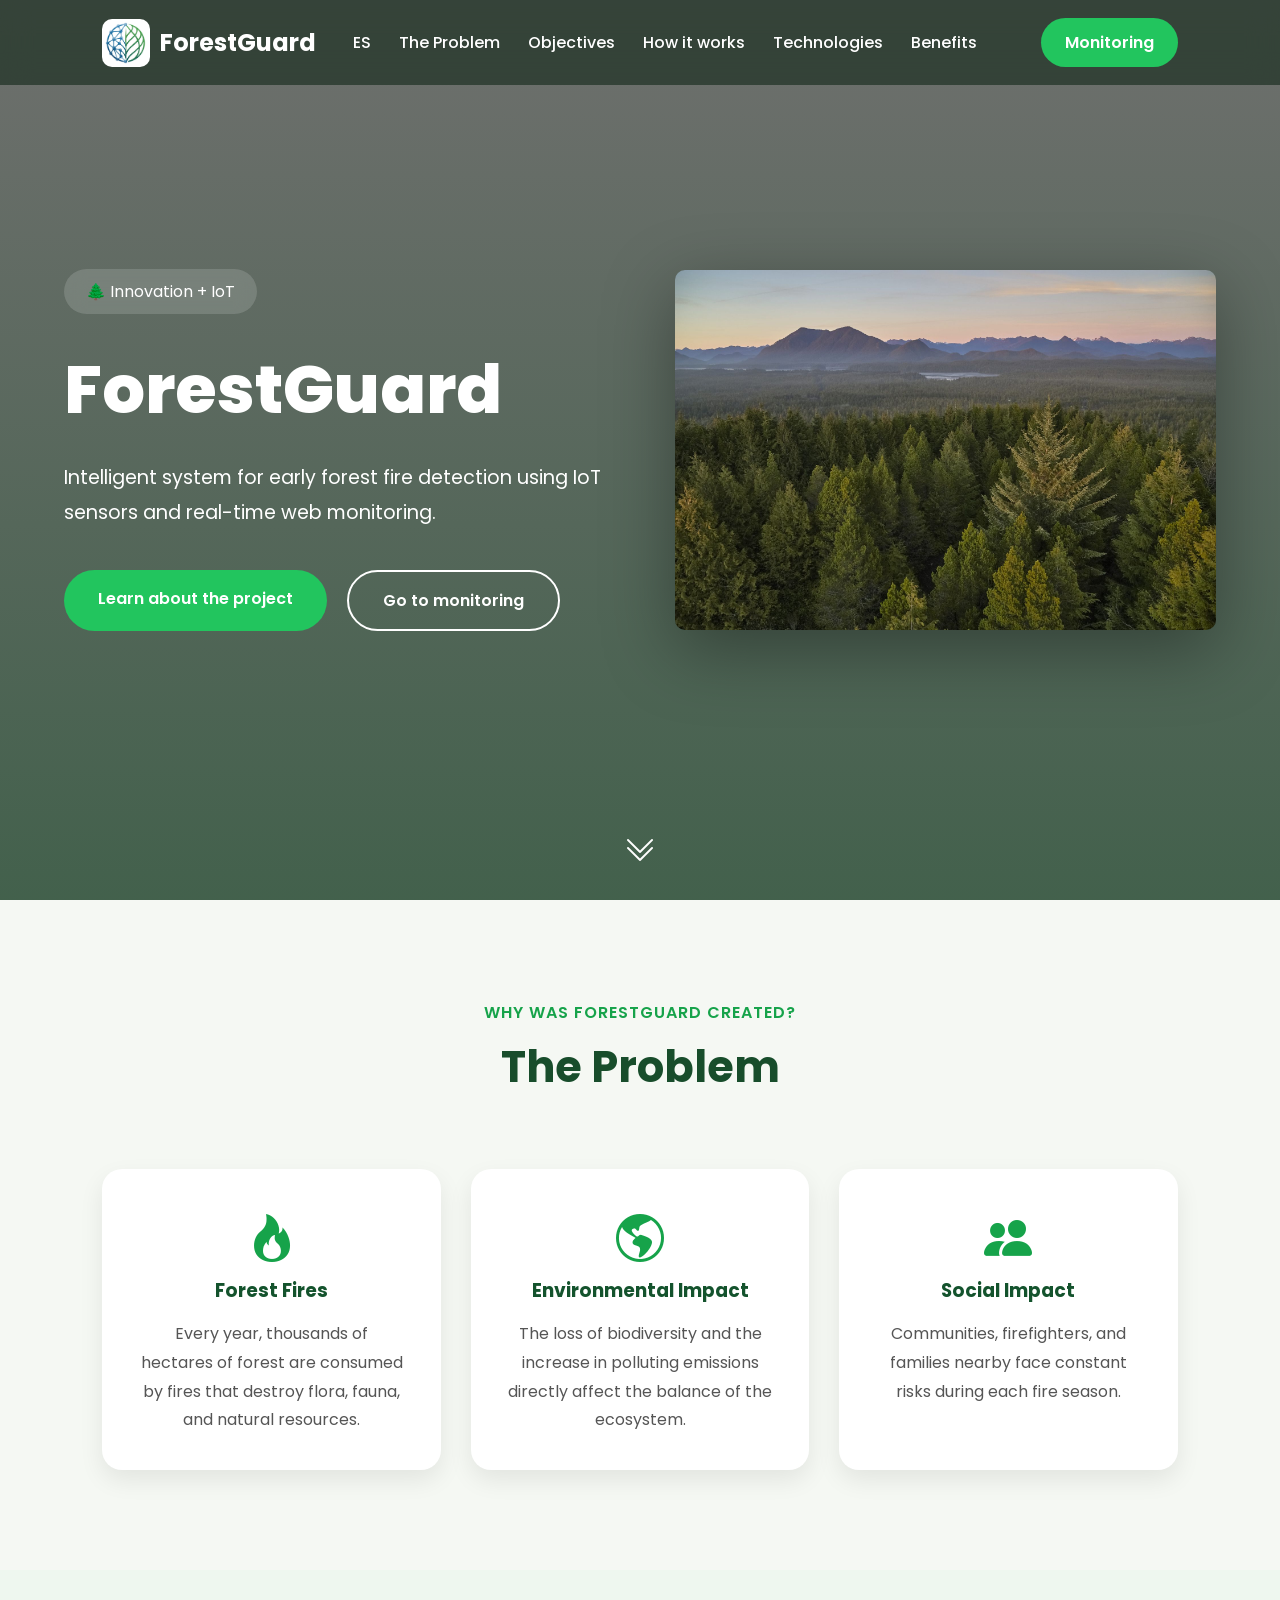
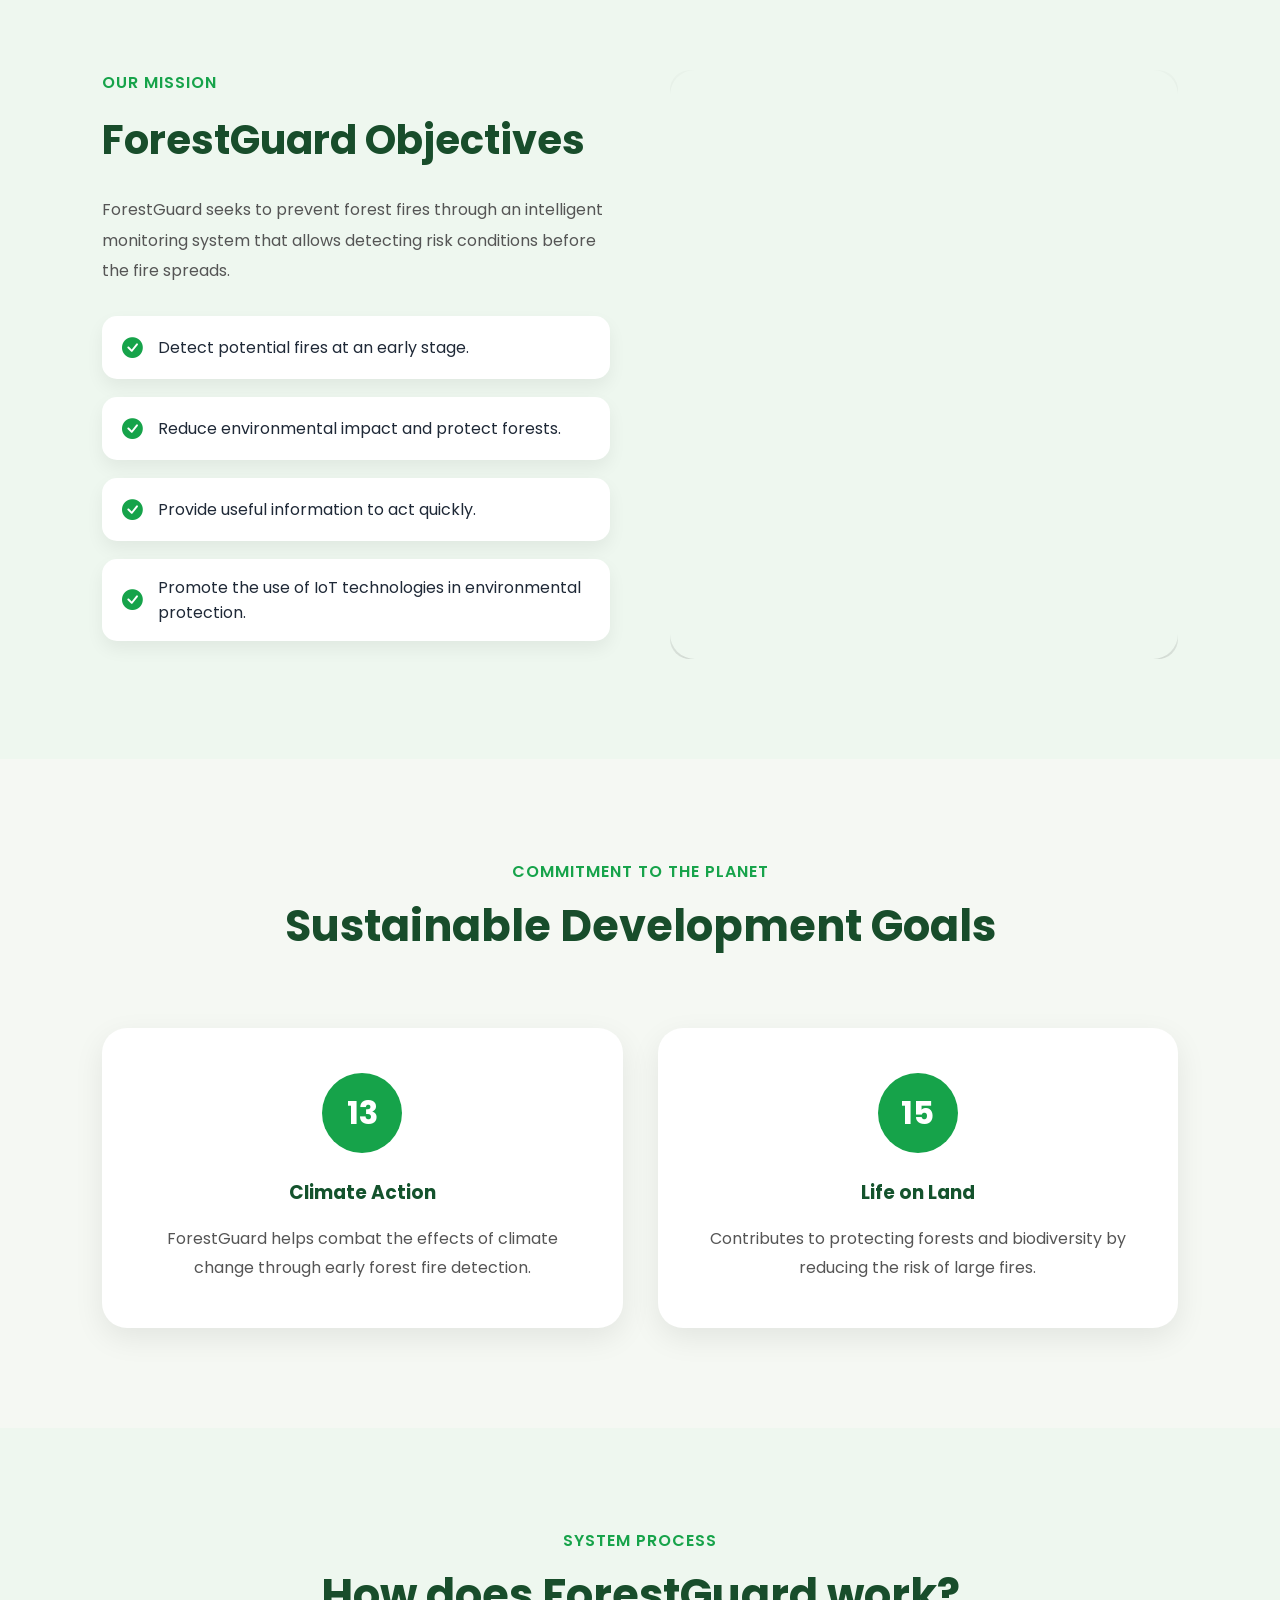
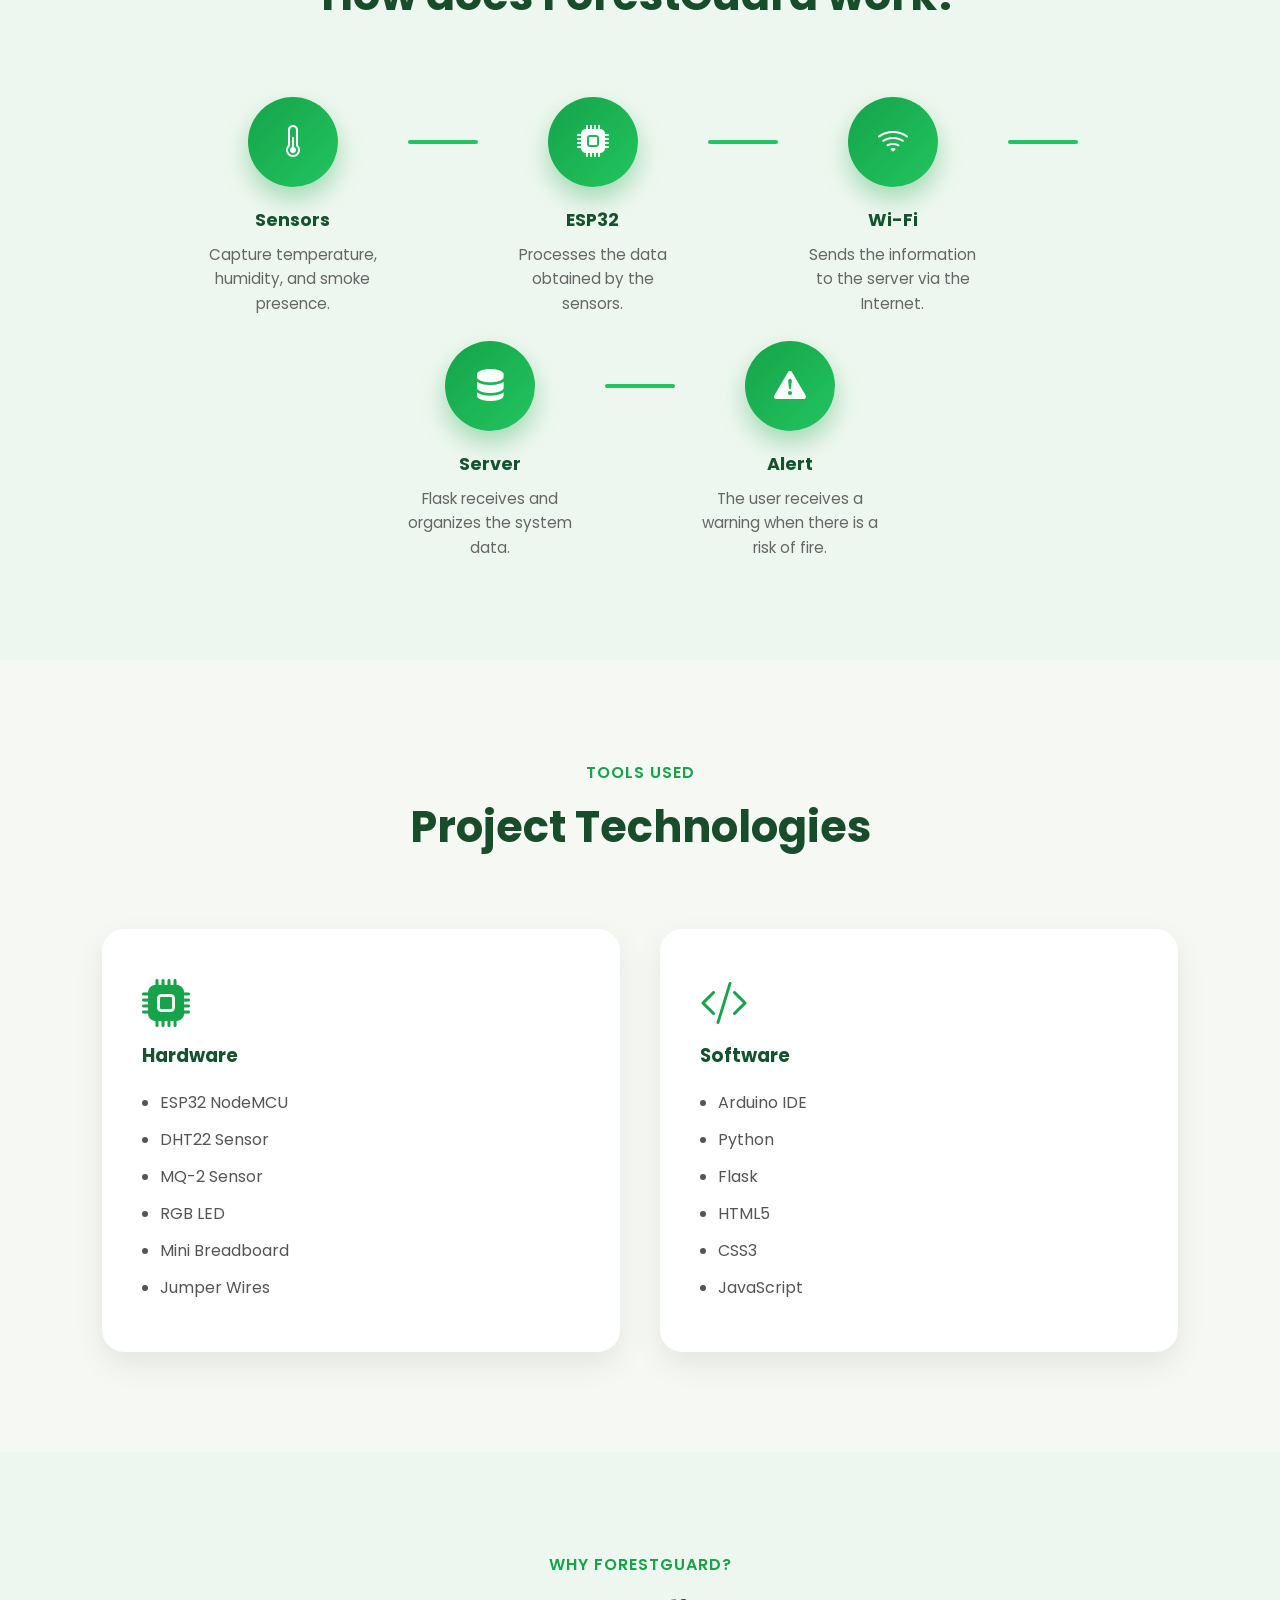
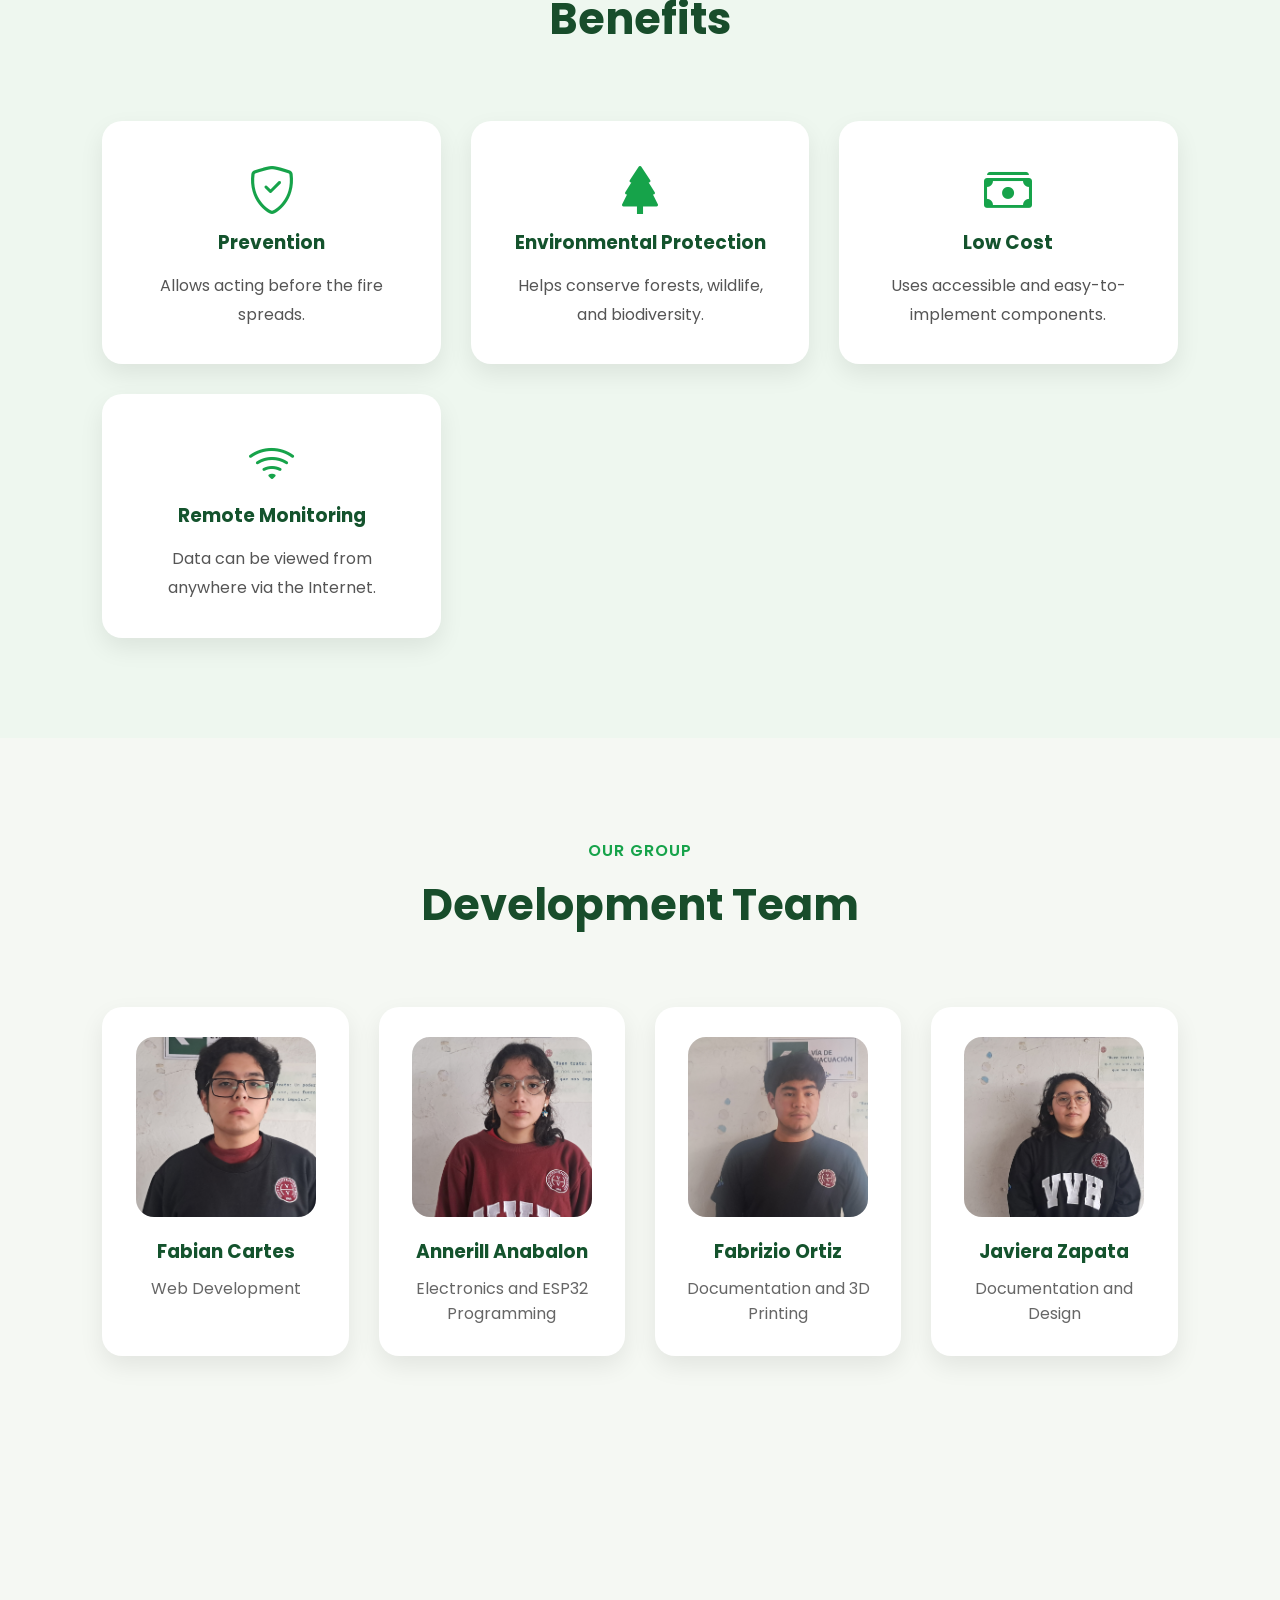
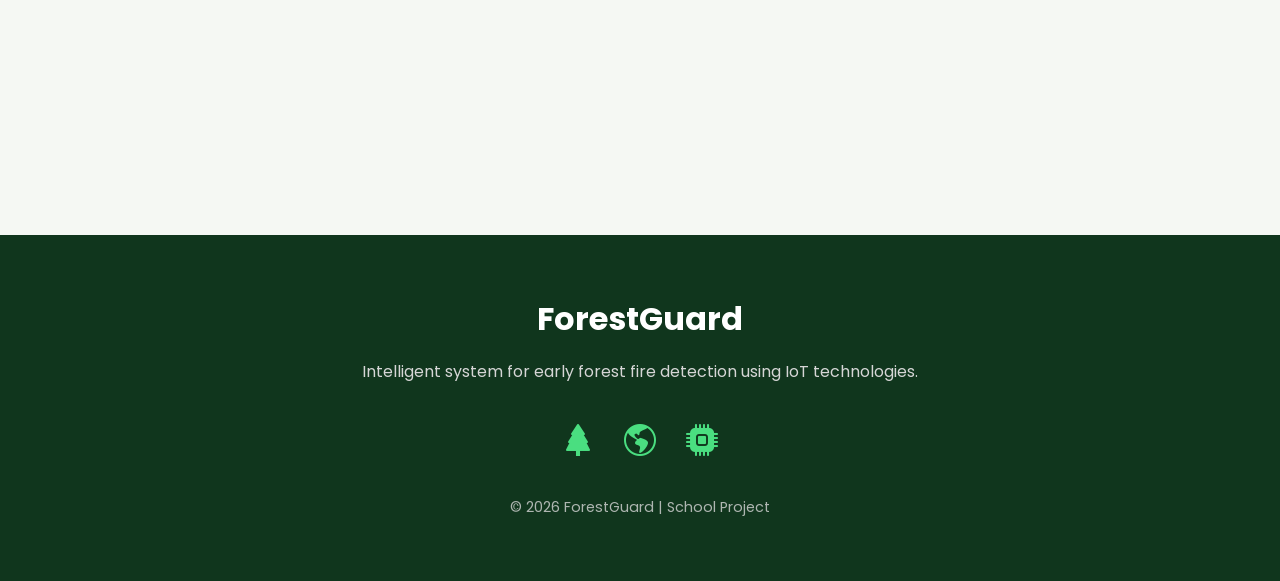
==== commit c9c46106: "commit" ====
--- a/ingles.html
+++ b/ingles.html
@@ -32,7 +32,7 @@
     <nav class="navbar">
 
         <div class="logo">
-            <i class="bi bi-tree-fill"></i>
+            <img src="/img/forestguard-logo.png" alt="">
             <span>ForestGuard</span>
         </div>
 
--- a/css/style.css
+++ b/css/style.css
@@ -52,9 +52,10 @@
     font-weight: 700;
 }
 
-.logo i {
+.logo img {
     color: #5be37d;
-    font-size: 1.8rem;
+    width: 3rem;
+    border-radius:10px ;
 }
 
 .nav-links {
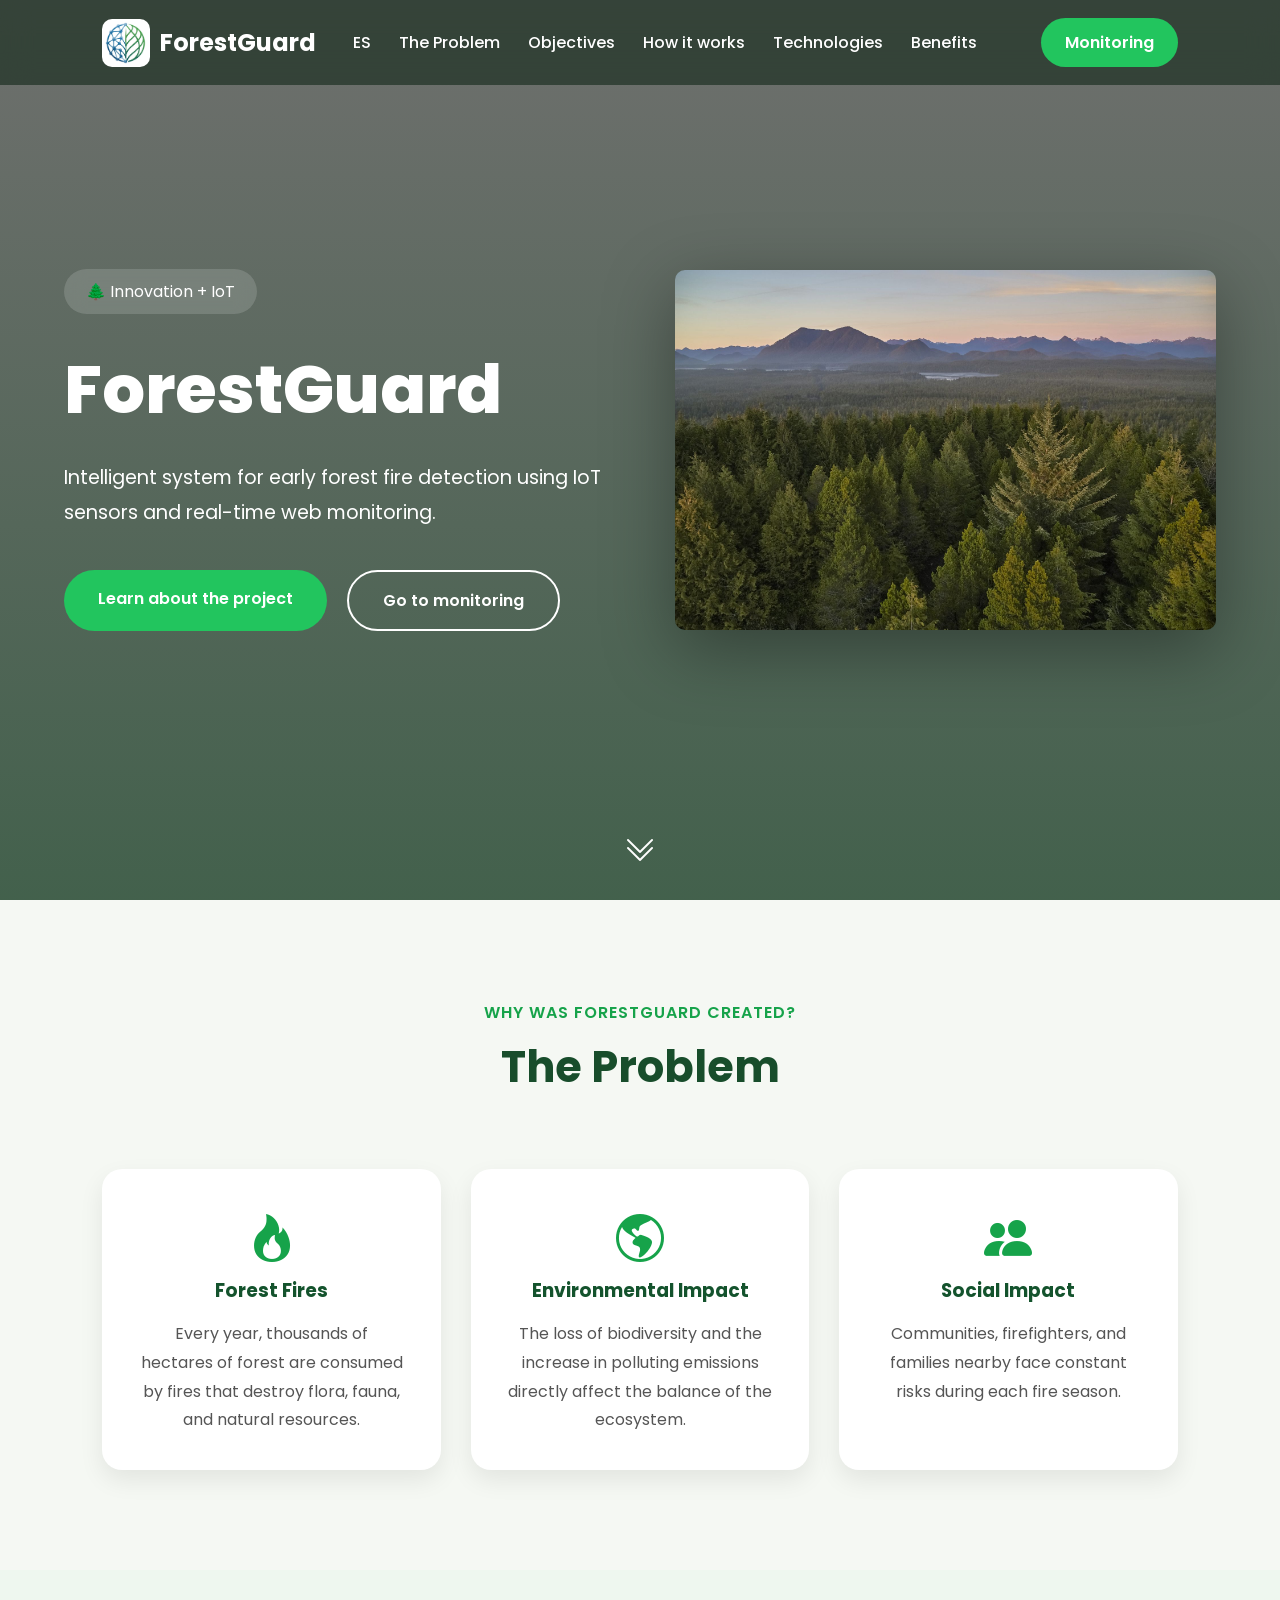
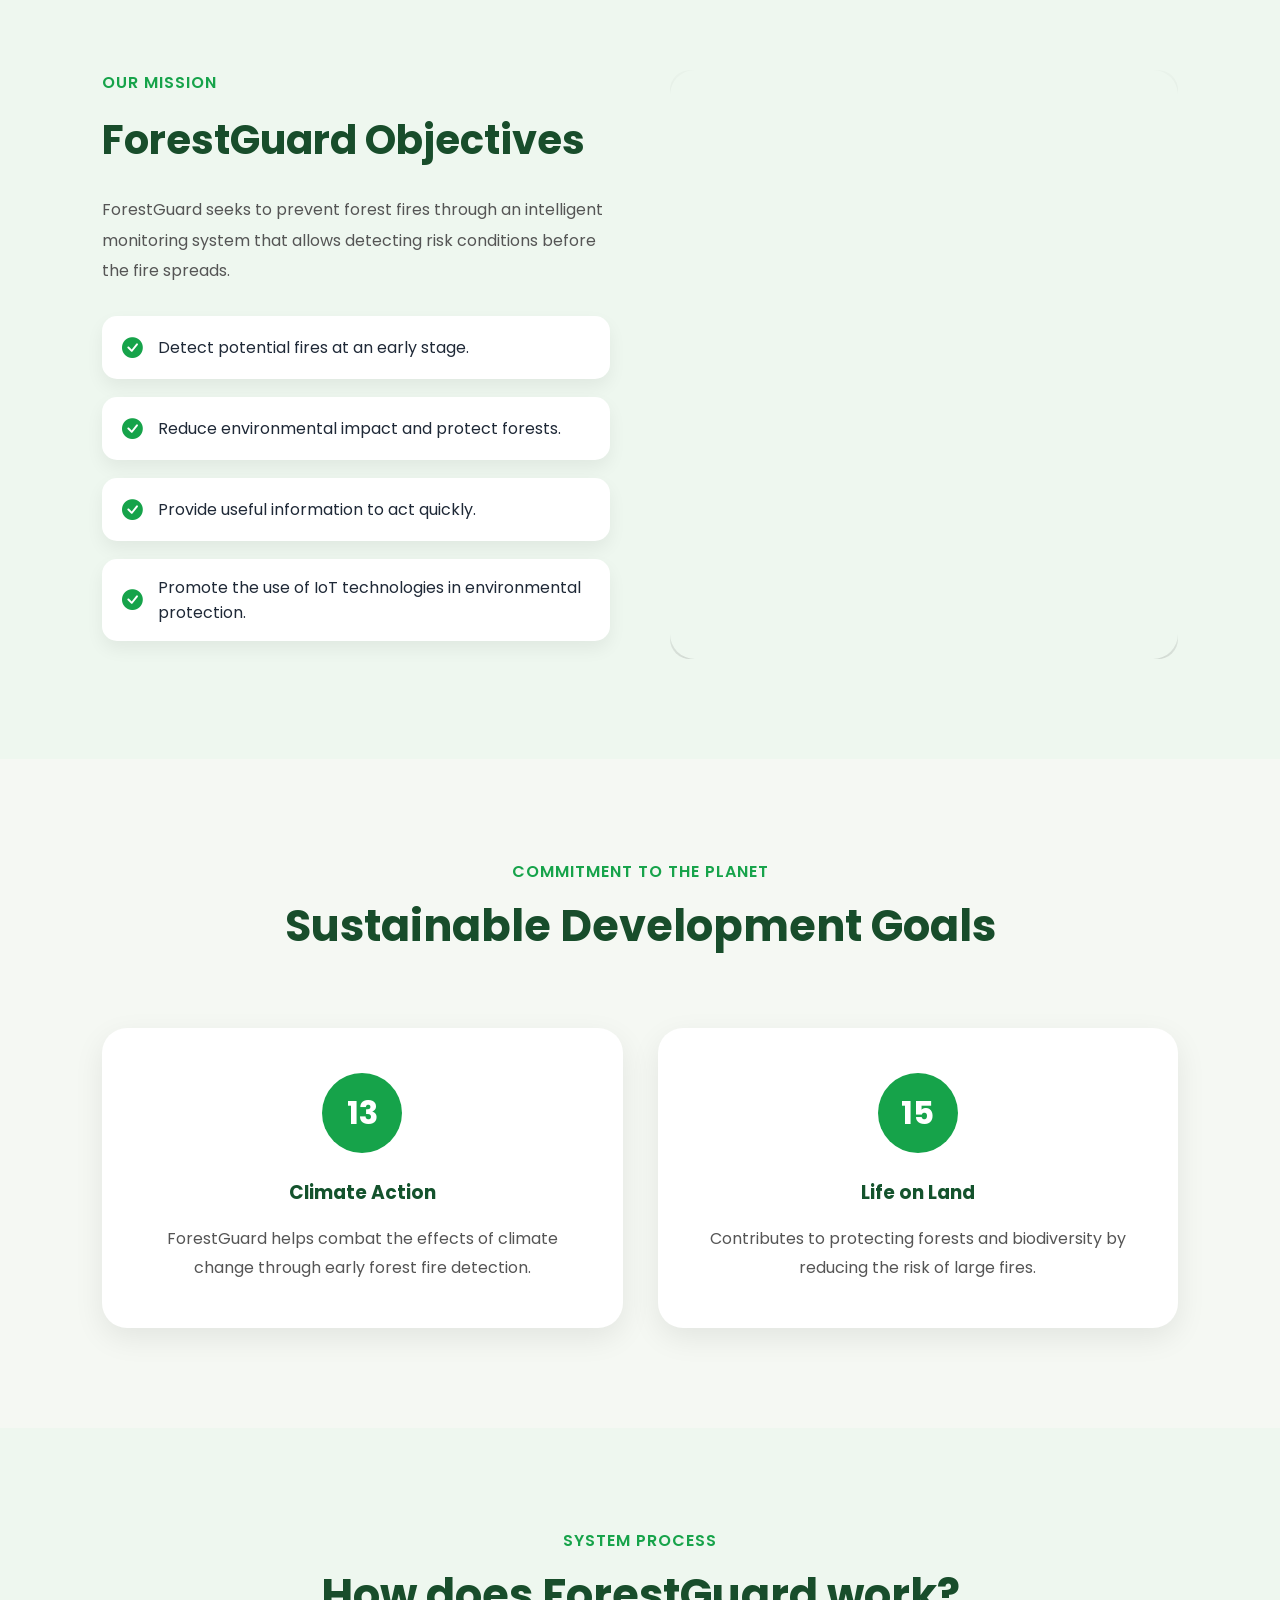
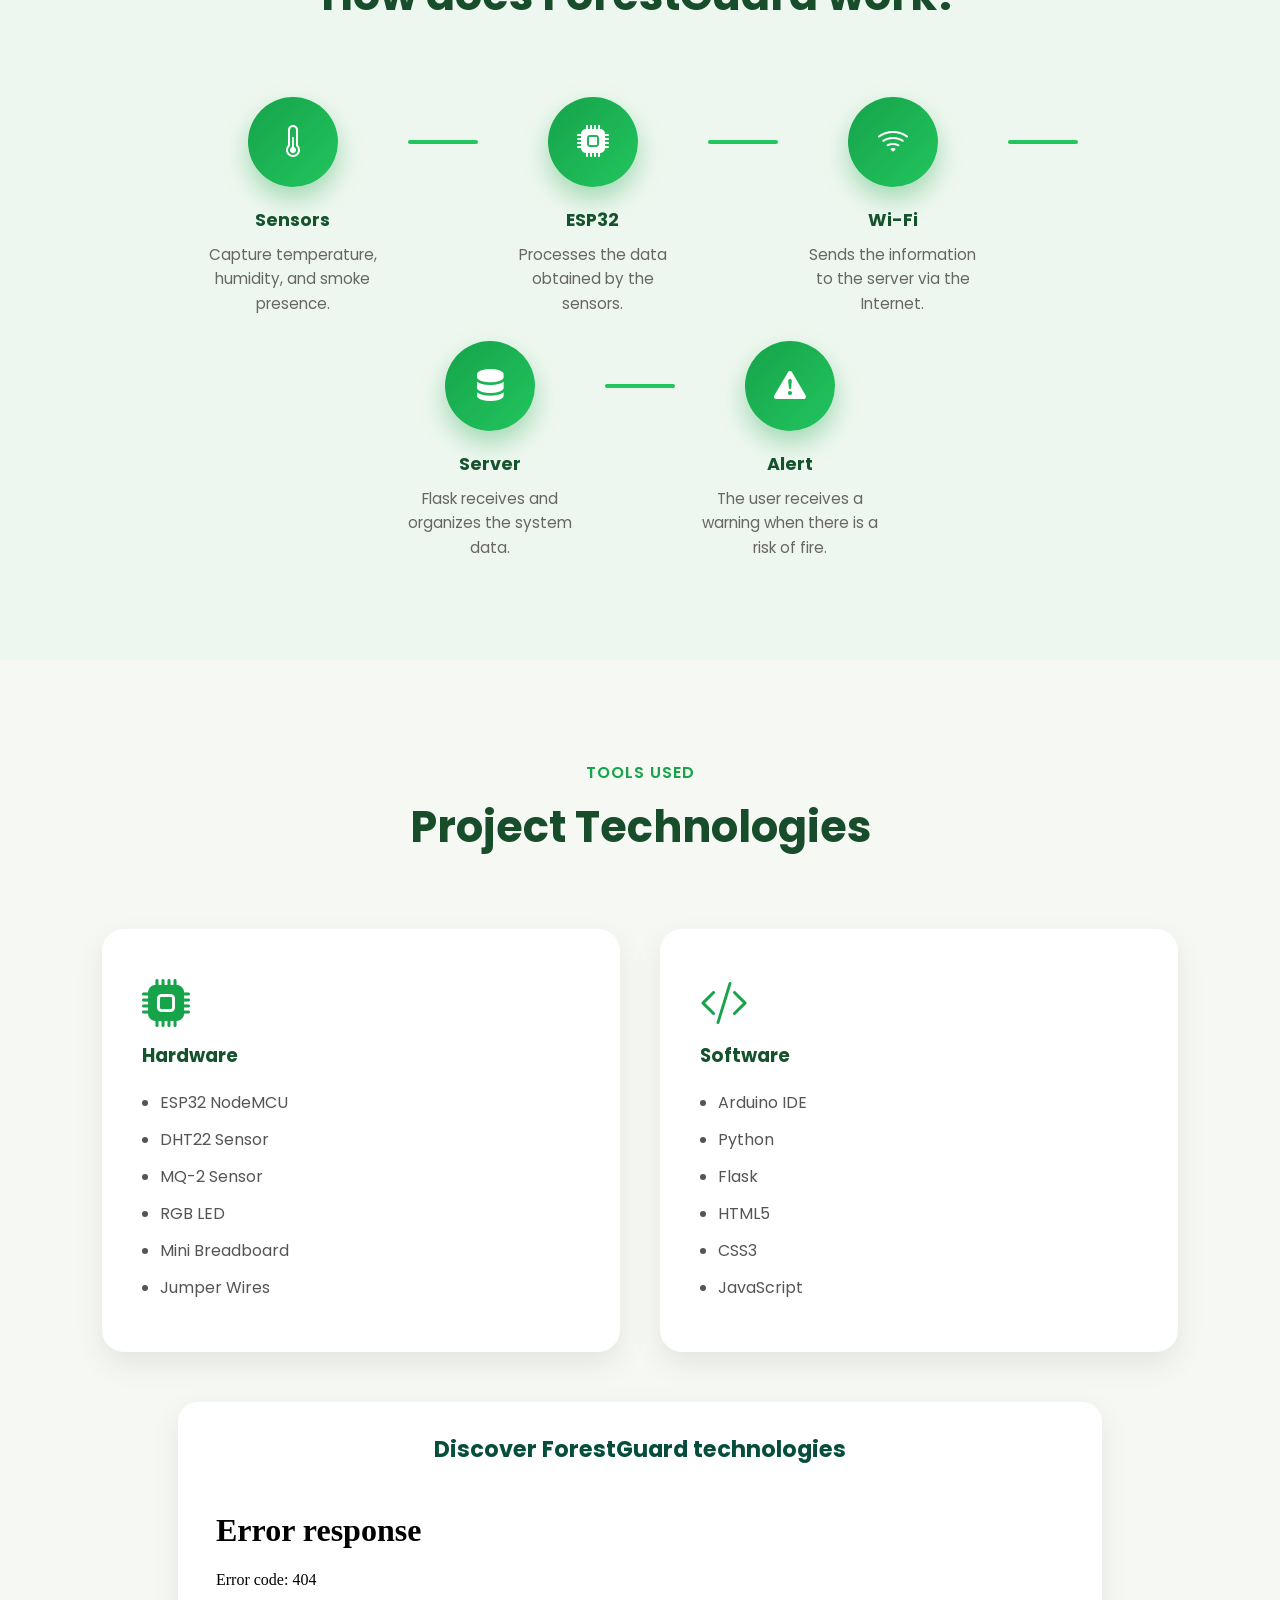
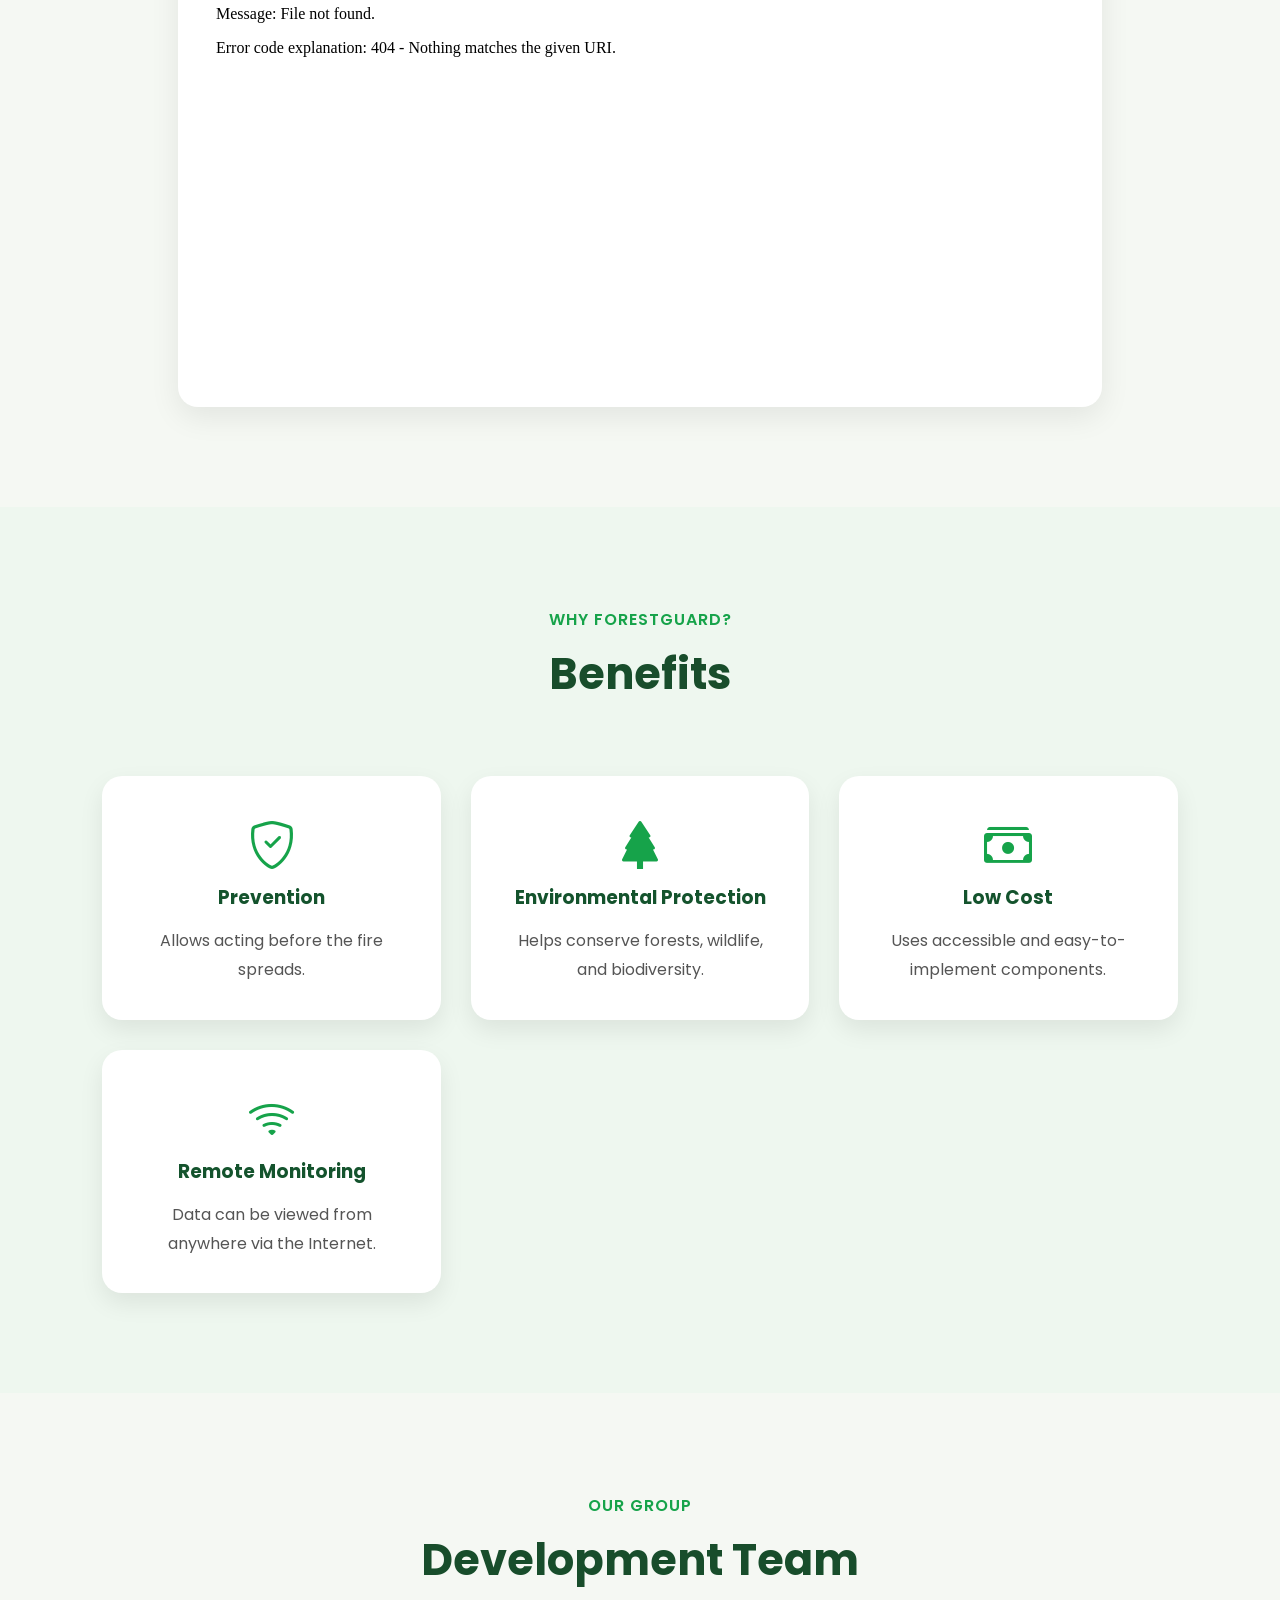
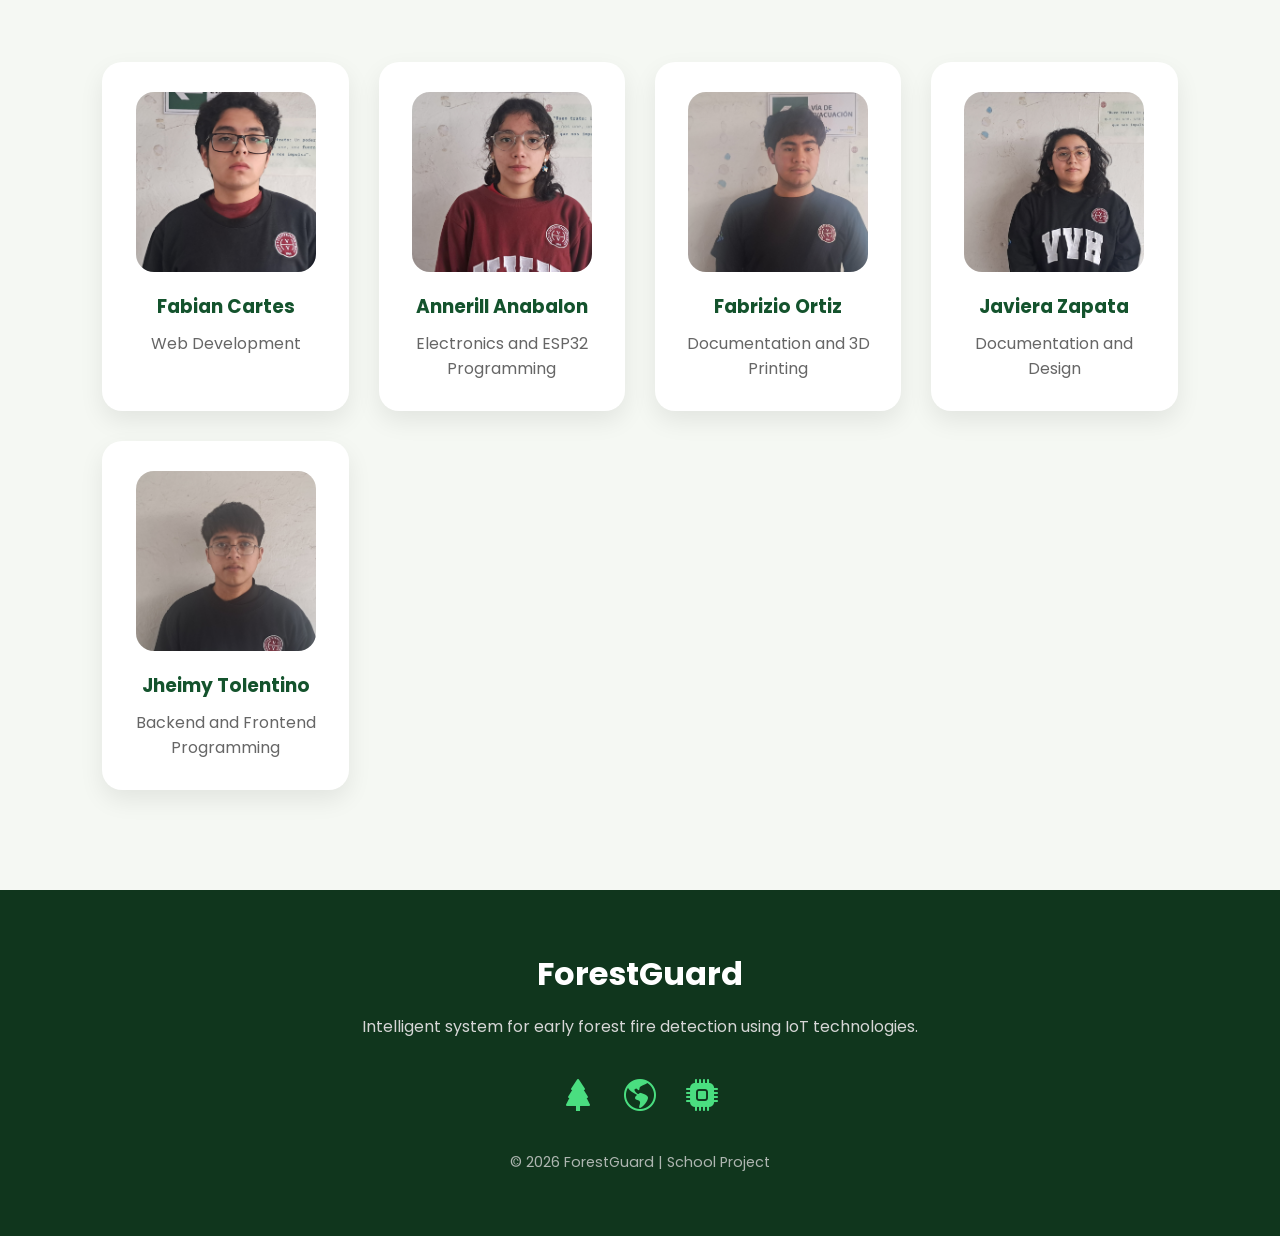
==== commit 3f8193b7: "commit" ====
--- a/ingles.html
+++ b/ingles.html
@@ -7,20 +7,17 @@
     <meta name="viewport" content="width=device-width, initial-scale=1.0">
 
 
-<title>ForestGuard | Intelligent Fire Detection</title>
-
-<link rel="preconnect" href="https://fonts.googleapis.com">
-<link rel="preconnect" href="https://fonts.gstatic.com" crossorigin>
-
-<link
-    href="https://fonts.googleapis.com/css2?family=Poppins:wght@300;400;500;600;700;800&display=swap"
-    rel="stylesheet">
-
-<link
-    rel="stylesheet"
-    href="https://cdn.jsdelivr.net/npm/bootstrap-icons@1.11.3/font/bootstrap-icons.min.css">
-
-<link rel="stylesheet" href="css/style.css">
+    <title>ForestGuard | Intelligent Fire Detection</title>
+
+    <link rel="preconnect" href="https://fonts.googleapis.com">
+    <link rel="preconnect" href="https://fonts.gstatic.com" crossorigin>
+
+    <link href="https://fonts.googleapis.com/css2?family=Poppins:wght@300;400;500;600;700;800&display=swap"
+        rel="stylesheet">
+
+    <link rel="stylesheet" href="https://cdn.jsdelivr.net/npm/bootstrap-icons@1.11.3/font/bootstrap-icons.min.css">
+
+    <link rel="stylesheet" href="css/style.css">
 
 
 </head>
@@ -28,477 +25,489 @@
 <body>
 
 
-<header>
-    <nav class="navbar">
-
-        <div class="logo">
-            <img src="/img/forestguard-logo.png" alt="">
-            <span>ForestGuard</span>
-        </div>
-
-        <button class="menu-toggle" id="menu-toggle">
-            <i class="bi bi-list"></i>
-        </button>
-
-        <ul class="nav-links" id="nav-links">
-            <li>
-                <a href="index.html">ES</a>
-            </li>
-
-            <li>
-                <a href="#problema">The Problem</a>
-            </li>
-
-            <li>
-                <a href="#objetivos">Objectives</a>
-            </li>
-
-            <li>
-                <a href="#funciona">How it works</a>
-            </li>
-
-            <li>
-                <a href="#tecnologias">Technologies</a>
-            </li>
-
-            <li>
-                <a href="#beneficios">Benefits</a>
-            </li>
-
-            <li>
-                <a href="monitor.html" class="mobile-monitor">
-                    Monitoring
-                </a>
-            </li>
-        </ul>
-
-        <a href="monitor.html" class="btn-monitor">
-            Monitoring
-        </a>
-
-    </nav>
-</header>
-
-<section class="hero" id="inicio">
-
-    <div class="overlay"></div>
-
-    <div class="hero-content">
-
-        <div class="hero-text">
-
-            <span class="tag">
-                🌲 Innovation + IoT
-            </span>
-
-            <h1>ForestGuard</h1>
-
-            <p>
-                Intelligent system for early forest fire detection using IoT sensors and real-time web monitoring.
-            </p>
-
-            <div class="hero-buttons">
-
-                <a href="#problema" class="btn-primary">
-                    Learn about the project
-                </a>
-
-                <a href="monitor.html" class="btn-secondary">
-                    Go to monitoring
-                </a>
-
-            </div>
-
-        </div>
-
-        <div class="hero-image">
-            <img src="img/forestguard.png" alt="ForestGuard">
-        </div>
-
-    </div>
-
-    <div class="scroll">
-        <i class="bi bi-chevron-double-down"></i>
-    </div>
-
-</section>
-
-<section class="section" id="problema">
-
-    <div class="title">
-        <span>Why was ForestGuard created?</span>
-        <h2>The Problem</h2>
-    </div>
-
-    <div class="cards">
-
-        <div class="card">
-            <i class="bi bi-fire"></i>
-            <h3>Forest Fires</h3>
-            <p>
-                Every year, thousands of hectares of forest are consumed by fires that destroy flora, fauna, and
-                natural resources.
-            </p>
-        </div>
-
-        <div class="card">
+    <header>
+        <nav class="navbar">
+
+            <div class="logo">
+                <img src="/img/forestguard-logo.png" alt="">
+                <span>ForestGuard</span>
+            </div>
+
+            <button class="menu-toggle" id="menu-toggle">
+                <i class="bi bi-list"></i>
+            </button>
+
+            <ul class="nav-links" id="nav-links">
+                <li>
+                    <a href="index.html">ES</a>
+                </li>
+
+                <li>
+                    <a href="#problema">The Problem</a>
+                </li>
+
+                <li>
+                    <a href="#objetivos">Objectives</a>
+                </li>
+
+                <li>
+                    <a href="#funciona">How it works</a>
+                </li>
+
+                <li>
+                    <a href="#tecnologias">Technologies</a>
+                </li>
+
+                <li>
+                    <a href="#beneficios">Benefits</a>
+                </li>
+
+                <li>
+                    <a href="monitor.html" class="mobile-monitor">
+                        Monitoring
+                    </a>
+                </li>
+            </ul>
+
+            <a href="monitor.html" class="btn-monitor">
+                Monitoring
+            </a>
+
+        </nav>
+    </header>
+
+    <section class="hero" id="inicio">
+
+        <div class="overlay"></div>
+
+        <div class="hero-content">
+
+            <div class="hero-text">
+
+                <span class="tag">
+                    🌲 Innovation + IoT
+                </span>
+
+                <h1>ForestGuard</h1>
+
+                <p>
+                    Intelligent system for early forest fire detection using IoT sensors and real-time web monitoring.
+                </p>
+
+                <div class="hero-buttons">
+
+                    <a href="#problema" class="btn-primary">
+                        Learn about the project
+                    </a>
+
+                    <a href="monitor.html" class="btn-secondary">
+                        Go to monitoring
+                    </a>
+
+                </div>
+
+            </div>
+
+            <div class="hero-image">
+                <img src="img/forestguard.png" alt="ForestGuard">
+            </div>
+
+        </div>
+
+        <div class="scroll">
+            <i class="bi bi-chevron-double-down"></i>
+        </div>
+
+    </section>
+
+    <section class="section" id="problema">
+
+        <div class="title">
+            <span>Why was ForestGuard created?</span>
+            <h2>The Problem</h2>
+        </div>
+
+        <div class="cards">
+
+            <div class="card">
+                <i class="bi bi-fire"></i>
+                <h3>Forest Fires</h3>
+                <p>
+                    Every year, thousands of hectares of forest are consumed by fires that destroy flora, fauna, and
+                    natural resources.
+                </p>
+            </div>
+
+            <div class="card">
+                <i class="bi bi-globe-americas"></i>
+                <h3>Environmental Impact</h3>
+                <p>
+                    The loss of biodiversity and the increase in polluting emissions directly affect the balance of the
+                    ecosystem.
+                </p>
+            </div>
+
+            <div class="card">
+                <i class="bi bi-people-fill"></i>
+                <h3>Social Impact</h3>
+                <p>
+                    Communities, firefighters, and families nearby face constant risks during each fire season.
+                </p>
+            </div>
+
+        </div>
+
+    </section>
+
+    <section class="section light" id="objetivos">
+
+        <div class="container-two">
+
+            <div class="text">
+
+                <span class="subtitle">Our mission</span>
+
+                <h2>ForestGuard Objectives</h2>
+
+                <p>
+                    ForestGuard seeks to prevent forest fires through an intelligent monitoring system that allows
+                    detecting risk conditions before the fire spreads.
+                </p>
+
+                <div class="objective">
+                    <i class="bi bi-check-circle-fill"></i>
+                    <span>Detect potential fires at an early stage.</span>
+                </div>
+
+                <div class="objective">
+                    <i class="bi bi-check-circle-fill"></i>
+                    <span>Reduce environmental impact and protect forests.</span>
+                </div>
+
+                <div class="objective">
+                    <i class="bi bi-check-circle-fill"></i>
+                    <span>Provide useful information to act quickly.</span>
+                </div>
+
+                <div class="objective">
+                    <i class="bi bi-check-circle-fill"></i>
+                    <span>Promote the use of IoT technologies in environmental protection.</span>
+                </div>
+
+            </div>
+
+            <div class="image">
+                <video autoplay muted loop playsinline>
+                    <source src="img/forest-guard.mp4" type="video/mp4">
+                    Your browser does not support HTML5 video.
+                </video>
+            </div>
+
+        </div>
+
+    </section>
+
+    <section class="section" id="ods">
+
+        <div class="title">
+            <span>Commitment to the planet</span>
+            <h2>Sustainable Development Goals</h2>
+        </div>
+
+        <div class="ods-container">
+
+            <div class="ods-card">
+
+                <div class="ods-number">
+                    13
+                </div>
+
+                <h3>Climate Action</h3>
+
+                <p>
+                    ForestGuard helps combat the effects of climate change through early forest fire detection.
+                </p>
+
+            </div>
+
+            <div class="ods-card">
+
+                <div class="ods-number">
+                    15
+                </div>
+
+                <h3>Life on Land</h3>
+
+                <p>
+                    Contributes to protecting forests and biodiversity by reducing the risk of large fires.
+                </p>
+
+            </div>
+
+        </div>
+
+    </section>
+
+    <section class="section light" id="funciona">
+
+        <div class="title">
+            <span>System process</span>
+            <h2>How does ForestGuard work?</h2>
+        </div>
+
+        <div class="timeline">
+
+            <div class="step">
+
+                <div class="circle">
+                    <i class="bi bi-thermometer-half"></i>
+                </div>
+
+                <h4>Sensors</h4>
+
+                <p>
+                    Capture temperature, humidity, and smoke presence.
+                </p>
+
+            </div>
+
+            <div class="line"></div>
+
+            <div class="step">
+
+                <div class="circle">
+                    <i class="bi bi-cpu-fill"></i>
+                </div>
+
+                <h4>ESP32</h4>
+
+                <p>
+                    Processes the data obtained by the sensors.
+                </p>
+
+            </div>
+
+            <div class="line"></div>
+
+            <div class="step">
+
+                <div class="circle">
+                    <i class="bi bi-wifi"></i>
+                </div>
+
+                <h4>Wi-Fi</h4>
+
+                <p>
+                    Sends the information to the server via the Internet.
+                </p>
+
+            </div>
+
+            <div class="line"></div>
+
+            <div class="step">
+
+                <div class="circle">
+                    <i class="bi bi-server"></i>
+                </div>
+
+                <h4>Server</h4>
+
+                <p>
+                    Flask receives and organizes the system data.
+                </p>
+
+            </div>
+
+            <div class="line"></div>
+
+            <div class="step">
+
+                <div class="circle">
+                    <i class="bi bi-exclamation-triangle-fill"></i>
+                </div>
+
+                <h4>Alert</h4>
+
+                <p>
+                    The user receives a warning when there is a risk of fire.
+                </p>
+
+            </div>
+
+        </div>
+
+    </section>
+
+    <section class="section" id="tecnologias">
+
+        <div class="title">
+            <span>Tools used</span>
+            <h2>Project Technologies</h2>
+        </div>
+
+        <div class="tech-container">
+
+            <div class="tech-box">
+
+                <i class="bi bi-cpu-fill"></i>
+
+                <h3>Hardware</h3>
+
+                <ul>
+                    <li>ESP32 NodeMCU</li>
+                    <li>DHT22 Sensor</li>
+                    <li>MQ-2 Sensor</li>
+                    <li>RGB LED</li>
+                    <li>Mini Breadboard</li>
+                    <li>Jumper Wires</li>
+                </ul>
+
+            </div>
+
+            <div class="tech-box">
+
+                <i class="bi bi-code-slash"></i>
+
+                <h3>Software</h3>
+
+                <ul>
+                    <li>Arduino IDE</li>
+                    <li>Python</li>
+                    <li>Flask</li>
+                    <li>HTML5</li>
+                    <li>CSS3</li>
+                    <li>JavaScript</li>
+                </ul>
+
+            </div>
+
+        </div>
+
+        <div class="tech-video">
+            <h3>Discover ForestGuard technologies</h3>
+
+            <div class="video-container">
+                <iframe src="/img/ForestGuard_ESP32v - Wokwi ESP32, STM32, Arduino Simulator.mp4"
+                    title="Discover ForestGuard technologies" frameborder="0"
+                    allow="accelerometer; autoplay; clipboard-write; encrypted-media; gyroscope; picture-in-picture"
+                    allowfullscreen>
+                </iframe>
+            </div>
+        </div>
+
+    </section>
+
+    <section class="section light" id="beneficios">
+
+        <div class="title">
+            <span>Why ForestGuard?</span>
+            <h2>Benefits</h2>
+        </div>
+
+        <div class="cards">
+
+            <div class="card">
+                <i class="bi bi-shield-check"></i>
+                <h3>Prevention</h3>
+                <p>
+                    Allows acting before the fire spreads.
+                </p>
+            </div>
+
+            <div class="card">
+                <i class="bi bi-tree-fill"></i>
+                <h3>Environmental Protection</h3>
+                <p>
+                    Helps conserve forests, wildlife, and biodiversity.
+                </p>
+            </div>
+
+            <div class="card">
+                <i class="bi bi-cash-stack"></i>
+                <h3>Low Cost</h3>
+                <p>
+                    Uses accessible and easy-to-implement components.
+                </p>
+            </div>
+
+            <div class="card">
+                <i class="bi bi-wifi"></i>
+                <h3>Remote Monitoring</h3>
+                <p>
+                    Data can be viewed from anywhere via the Internet.
+                </p>
+            </div>
+
+        </div>
+
+    </section>
+
+    <section class="section" id="equipo">
+
+        <div class="title">
+            <span>Our group</span>
+            <h2>Development Team</h2>
+        </div>
+
+        <div class="team">
+
+            <div class="member">
+                <img src="img/El_Tio_Fabian.jpg" alt="Fabian Cartes">
+                <h3>Fabian Cartes</h3>
+                <p>Web Development</p>
+            </div>
+
+            <div class="member">
+                <img src="img/anneril.jpg" alt="Annerill Anabalon">
+                <h3>Annerill Anabalon</h3>
+                <p>Electronics and ESP32 Programming</p>
+            </div>
+
+            <div class="member">
+                <img src="img/fabricio.jpg" alt="Fabrizio Ortiz">
+                <h3>Fabrizio Ortiz</h3>
+                <p>Documentation and 3D Printing</p>
+            </div>
+
+            <div class="member">
+                <img src="img/javiera.jpg" alt="Javiera Zapata">
+                <h3>Javiera Zapata</h3>
+                <p>Documentation and Design</p>
+            </div>
+
+            <div class="member">
+                <img src="img/jheimy.jpg" alt="Jheimy Tolentino">
+                <h3>Jheimy Tolentino</h3>
+                <p>Backend and Frontend Programming</p>
+            </div>
+
+        </div>
+
+    </section>
+
+    <footer>
+
+        <h2>ForestGuard</h2>
+
+        <p>
+            Intelligent system for early forest fire detection using IoT technologies.
+        </p>
+
+        <div class="footer-icons">
+            <i class="bi bi-tree-fill"></i>
             <i class="bi bi-globe-americas"></i>
-            <h3>Environmental Impact</h3>
-            <p>
-                The loss of biodiversity and the increase in polluting emissions directly affect the balance of the
-                ecosystem.
-            </p>
-        </div>
-
-        <div class="card">
-            <i class="bi bi-people-fill"></i>
-            <h3>Social Impact</h3>
-            <p>
-                Communities, firefighters, and families nearby face constant risks during each fire season.
-            </p>
-        </div>
-
-    </div>
-
-</section>
-
-<section class="section light" id="objetivos">
-
-    <div class="container-two">
-
-        <div class="text">
-
-            <span class="subtitle">Our mission</span>
-
-            <h2>ForestGuard Objectives</h2>
-
-            <p>
-                ForestGuard seeks to prevent forest fires through an intelligent monitoring system that allows
-                detecting risk conditions before the fire spreads.
-            </p>
-
-            <div class="objective">
-                <i class="bi bi-check-circle-fill"></i>
-                <span>Detect potential fires at an early stage.</span>
-            </div>
-
-            <div class="objective">
-                <i class="bi bi-check-circle-fill"></i>
-                <span>Reduce environmental impact and protect forests.</span>
-            </div>
-
-            <div class="objective">
-                <i class="bi bi-check-circle-fill"></i>
-                <span>Provide useful information to act quickly.</span>
-            </div>
-
-            <div class="objective">
-                <i class="bi bi-check-circle-fill"></i>
-                <span>Promote the use of IoT technologies in environmental protection.</span>
-            </div>
-
-        </div>
-
-        <div class="image">
-            <video autoplay muted loop playsinline>
-                <source src="img/forest-guard.mp4" type="video/mp4">
-                Your browser does not support HTML5 video.
-            </video>
-        </div>
-
-    </div>
-
-</section>
-
-<section class="section" id="ods">
-
-    <div class="title">
-        <span>Commitment to the planet</span>
-        <h2>Sustainable Development Goals</h2>
-    </div>
-
-    <div class="ods-container">
-
-        <div class="ods-card">
-
-            <div class="ods-number">
-                13
-            </div>
-
-            <h3>Climate Action</h3>
-
-            <p>
-                ForestGuard helps combat the effects of climate change through early forest fire detection.
-            </p>
-
-        </div>
-
-        <div class="ods-card">
-
-            <div class="ods-number">
-                15
-            </div>
-
-            <h3>Life on Land</h3>
-
-            <p>
-                Contributes to protecting forests and biodiversity by reducing the risk of large fires.
-            </p>
-
-        </div>
-
-    </div>
-
-</section>
-
-<section class="section light" id="funciona">
-
-    <div class="title">
-        <span>System process</span>
-        <h2>How does ForestGuard work?</h2>
-    </div>
-
-    <div class="timeline">
-
-        <div class="step">
-
-            <div class="circle">
-                <i class="bi bi-thermometer-half"></i>
-            </div>
-
-            <h4>Sensors</h4>
-
-            <p>
-                Capture temperature, humidity, and smoke presence.
-            </p>
-
-        </div>
-
-        <div class="line"></div>
-
-        <div class="step">
-
-            <div class="circle">
-                <i class="bi bi-cpu-fill"></i>
-            </div>
-
-            <h4>ESP32</h4>
-
-            <p>
-                Processes the data obtained by the sensors.
-            </p>
-
-        </div>
-
-        <div class="line"></div>
-
-        <div class="step">
-
-            <div class="circle">
-                <i class="bi bi-wifi"></i>
-            </div>
-
-            <h4>Wi-Fi</h4>
-
-            <p>
-                Sends the information to the server via the Internet.
-            </p>
-
-        </div>
-
-        <div class="line"></div>
-
-        <div class="step">
-
-            <div class="circle">
-                <i class="bi bi-server"></i>
-            </div>
-
-            <h4>Server</h4>
-
-            <p>
-                Flask receives and organizes the system data.
-            </p>
-
-        </div>
-
-        <div class="line"></div>
-
-        <div class="step">
-
-            <div class="circle">
-                <i class="bi bi-exclamation-triangle-fill"></i>
-            </div>
-
-            <h4>Alert</h4>
-
-            <p>
-                The user receives a warning when there is a risk of fire.
-            </p>
-
-        </div>
-
-    </div>
-
-</section>
-
-<section class="section" id="tecnologias">
-
-    <div class="title">
-        <span>Tools used</span>
-        <h2>Project Technologies</h2>
-    </div>
-
-    <div class="tech-container">
-
-        <div class="tech-box">
-
             <i class="bi bi-cpu-fill"></i>
-
-            <h3>Hardware</h3>
-
-            <ul>
-                <li>ESP32 NodeMCU</li>
-                <li>DHT22 Sensor</li>
-                <li>MQ-2 Sensor</li>
-                <li>RGB LED</li>
-                <li>Mini Breadboard</li>
-                <li>Jumper Wires</li>
-            </ul>
-
-        </div>
-
-        <div class="tech-box">
-
-            <i class="bi bi-code-slash"></i>
-
-            <h3>Software</h3>
-
-            <ul>
-                <li>Arduino IDE</li>
-                <li>Python</li>
-                <li>Flask</li>
-                <li>HTML5</li>
-                <li>CSS3</li>
-                <li>JavaScript</li>
-            </ul>
-
-        </div>
-
-    </div>
-
-</section>
-
-<section class="section light" id="beneficios">
-
-    <div class="title">
-        <span>Why ForestGuard?</span>
-        <h2>Benefits</h2>
-    </div>
-
-    <div class="cards">
-
-        <div class="card">
-            <i class="bi bi-shield-check"></i>
-            <h3>Prevention</h3>
-            <p>
-                Allows acting before the fire spreads.
-            </p>
-        </div>
-
-        <div class="card">
-            <i class="bi bi-tree-fill"></i>
-            <h3>Environmental Protection</h3>
-            <p>
-                Helps conserve forests, wildlife, and biodiversity.
-            </p>
-        </div>
-
-        <div class="card">
-            <i class="bi bi-cash-stack"></i>
-            <h3>Low Cost</h3>
-            <p>
-                Uses accessible and easy-to-implement components.
-            </p>
-        </div>
-
-        <div class="card">
-            <i class="bi bi-wifi"></i>
-            <h3>Remote Monitoring</h3>
-            <p>
-                Data can be viewed from anywhere via the Internet.
-            </p>
-        </div>
-
-    </div>
-
-</section>
-
-<section class="section" id="equipo">
-
-    <div class="title">
-        <span>Our group</span>
-        <h2>Development Team</h2>
-    </div>
-
-    <div class="team">
-
-        <div class="member">
-            <img src="img/El_Tio_Fabian.jpg" alt="Fabian Cartes">
-            <h3>Fabian Cartes</h3>
-            <p>Web Development</p>
-        </div>
-
-        <div class="member">
-            <img src="img/anneril.jpg" alt="Annerill Anabalon">
-            <h3>Annerill Anabalon</h3>
-            <p>Electronics and ESP32 Programming</p>
-        </div>
-
-        <div class="member">
-            <img src="img/fabricio.jpg" alt="Fabrizio Ortiz">
-            <h3>Fabrizio Ortiz</h3>
-            <p>Documentation and 3D Printing</p>
-        </div>
-
-        <div class="member">
-            <img src="img/javiera.jpg" alt="Javiera Zapata">
-            <h3>Javiera Zapata</h3>
-            <p>Documentation and Design</p>
-        </div>
-
-        <div class="member">
-            <img src="img/jheimy.jpg" alt="Jheimy Tolentino">
-            <h3>Jheimy Tolentino</h3>
-            <p>Backend and Frontend Programming</p>
-        </div>
-
-    </div>
-
-</section>
-
-<footer>
-
-    <h2>ForestGuard</h2>
-
-    <p>
-        Intelligent system for early forest fire detection using IoT technologies.
-    </p>
-
-    <div class="footer-icons">
-        <i class="bi bi-tree-fill"></i>
-        <i class="bi bi-globe-americas"></i>
-        <i class="bi bi-cpu-fill"></i>
-    </div>
-
-    <p class="copy">
-        © 2026 ForestGuard | School Project
-    </p>
-
-</footer>
-
-<script src="js/script.js"></script>
+        </div>
+
+        <p class="copy">
+            © 2026 ForestGuard | School Project
+        </p>
+
+    </footer>
+
+    <script src="js/script.js"></script>
 
 </body>
 
-</html>
+</html>
--- a/css/style.css
+++ b/css/style.css
@@ -55,7 +55,7 @@
 .logo img {
     color: #5be37d;
     width: 3rem;
-    border-radius:10px ;
+    border-radius: 10px;
 }
 
 .nav-links {
@@ -335,6 +335,42 @@
     line-height: 1.9;
     color: #555;
     margin-bottom: 30px;
+}
+
+
+.tech-video {
+    width: 86%;
+    max-width: 1100px;
+    margin: 50px auto 0;
+    padding: 30px;
+    background: #ffffff;
+    border-radius: 20px;
+    box-shadow: 0 10px 30px rgba(0, 0, 0, 0.08);
+    text-align: center;
+}
+
+.tech-video h3 {
+    margin-bottom: 25px;
+    color: #064e3b;
+    font-size: 1.4rem;
+}
+
+.video-container {
+    position: relative;
+    width: 100%;
+    padding-bottom: 56.25%;
+    height: 0;
+    overflow: hidden;
+    border-radius: 15px;
+}
+
+.video-container iframe {
+    position: absolute;
+    top: 0;
+    left: 0;
+    width: 100%;
+    height: 100%;
+    border: none;
 }
 
 .objective {
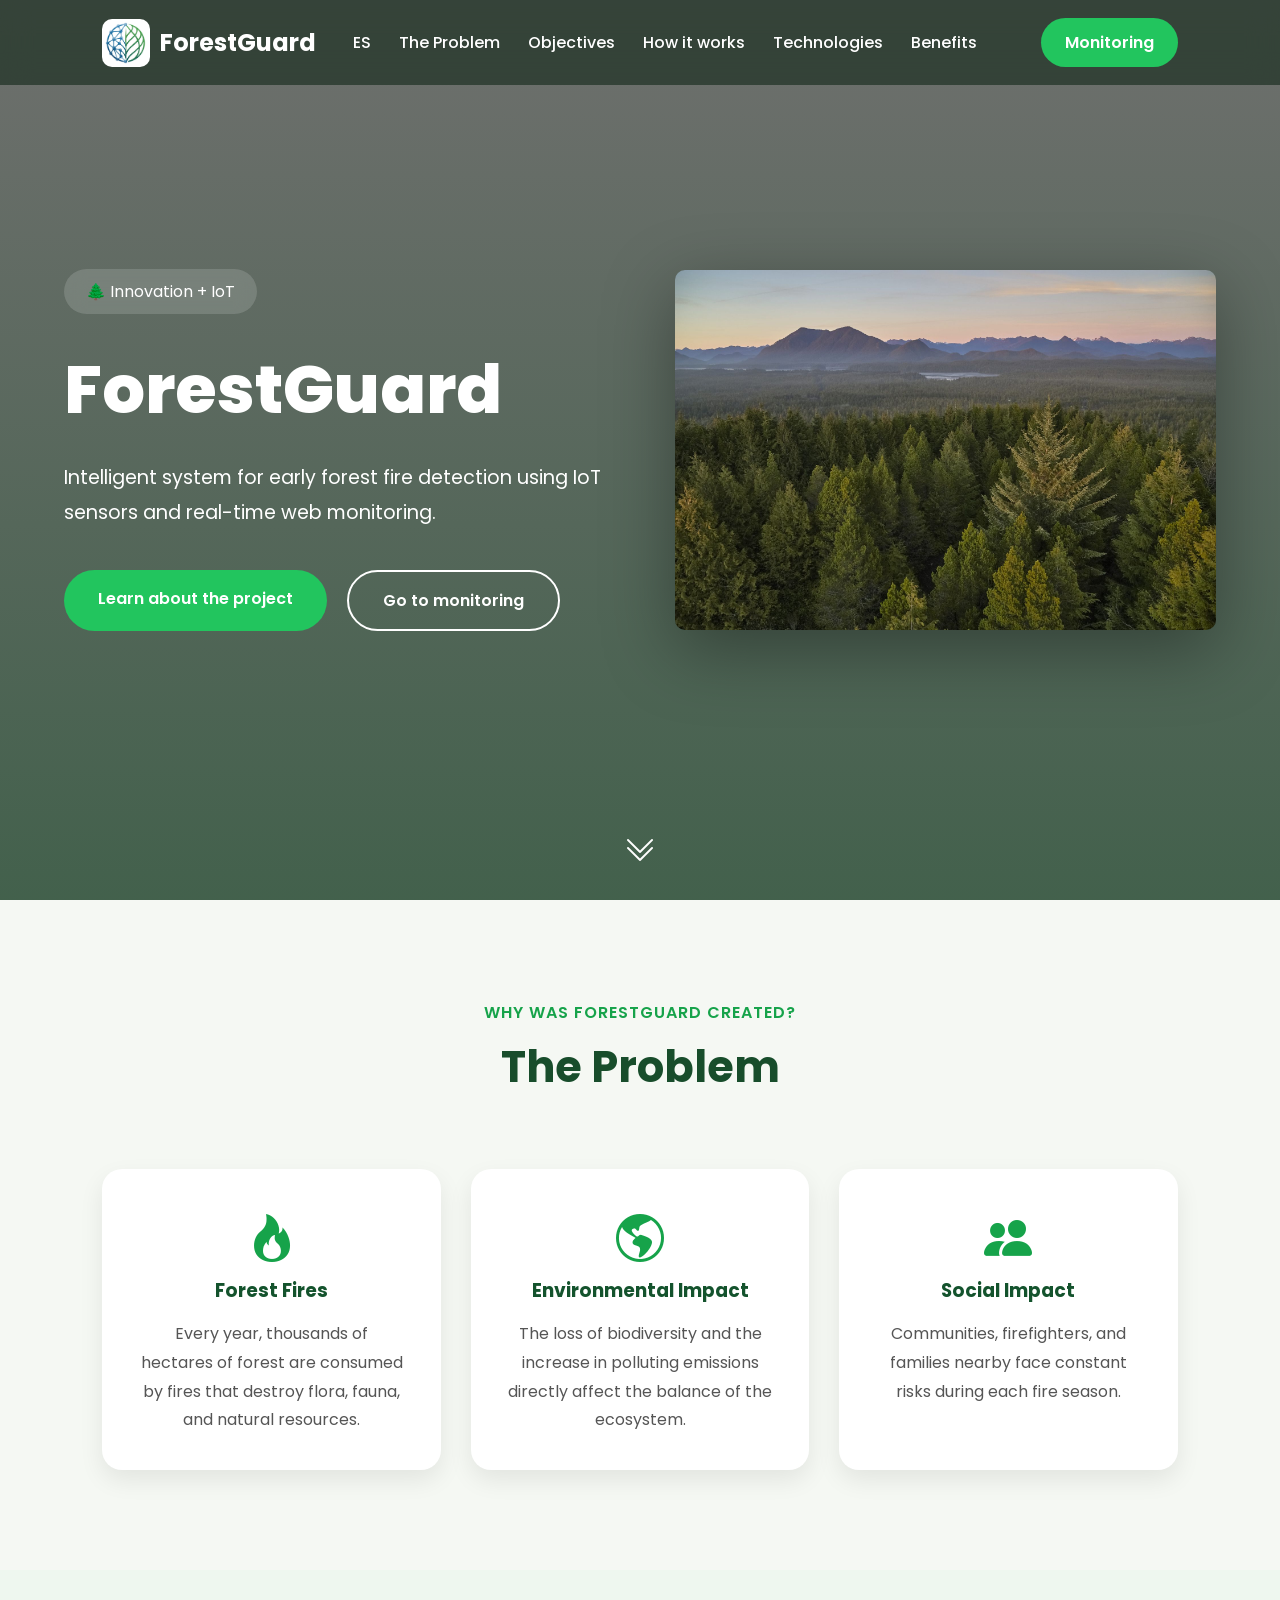
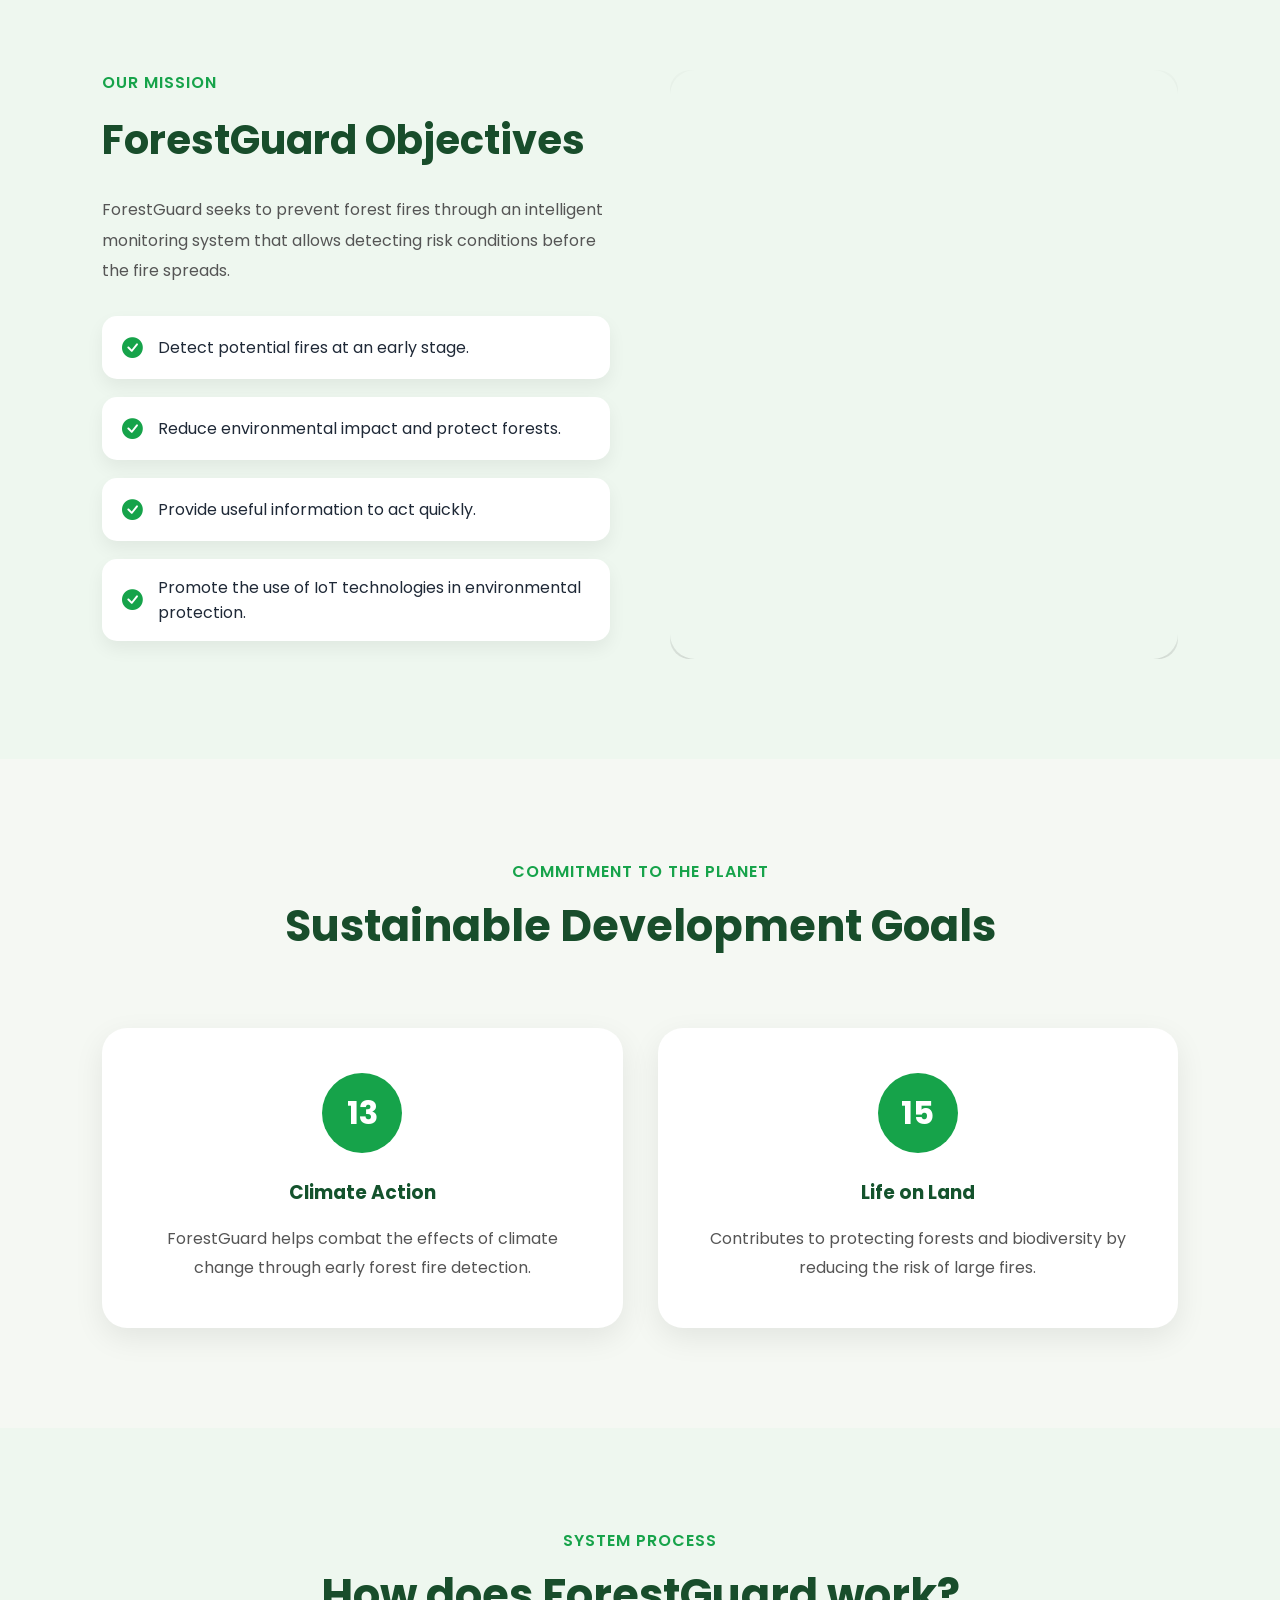
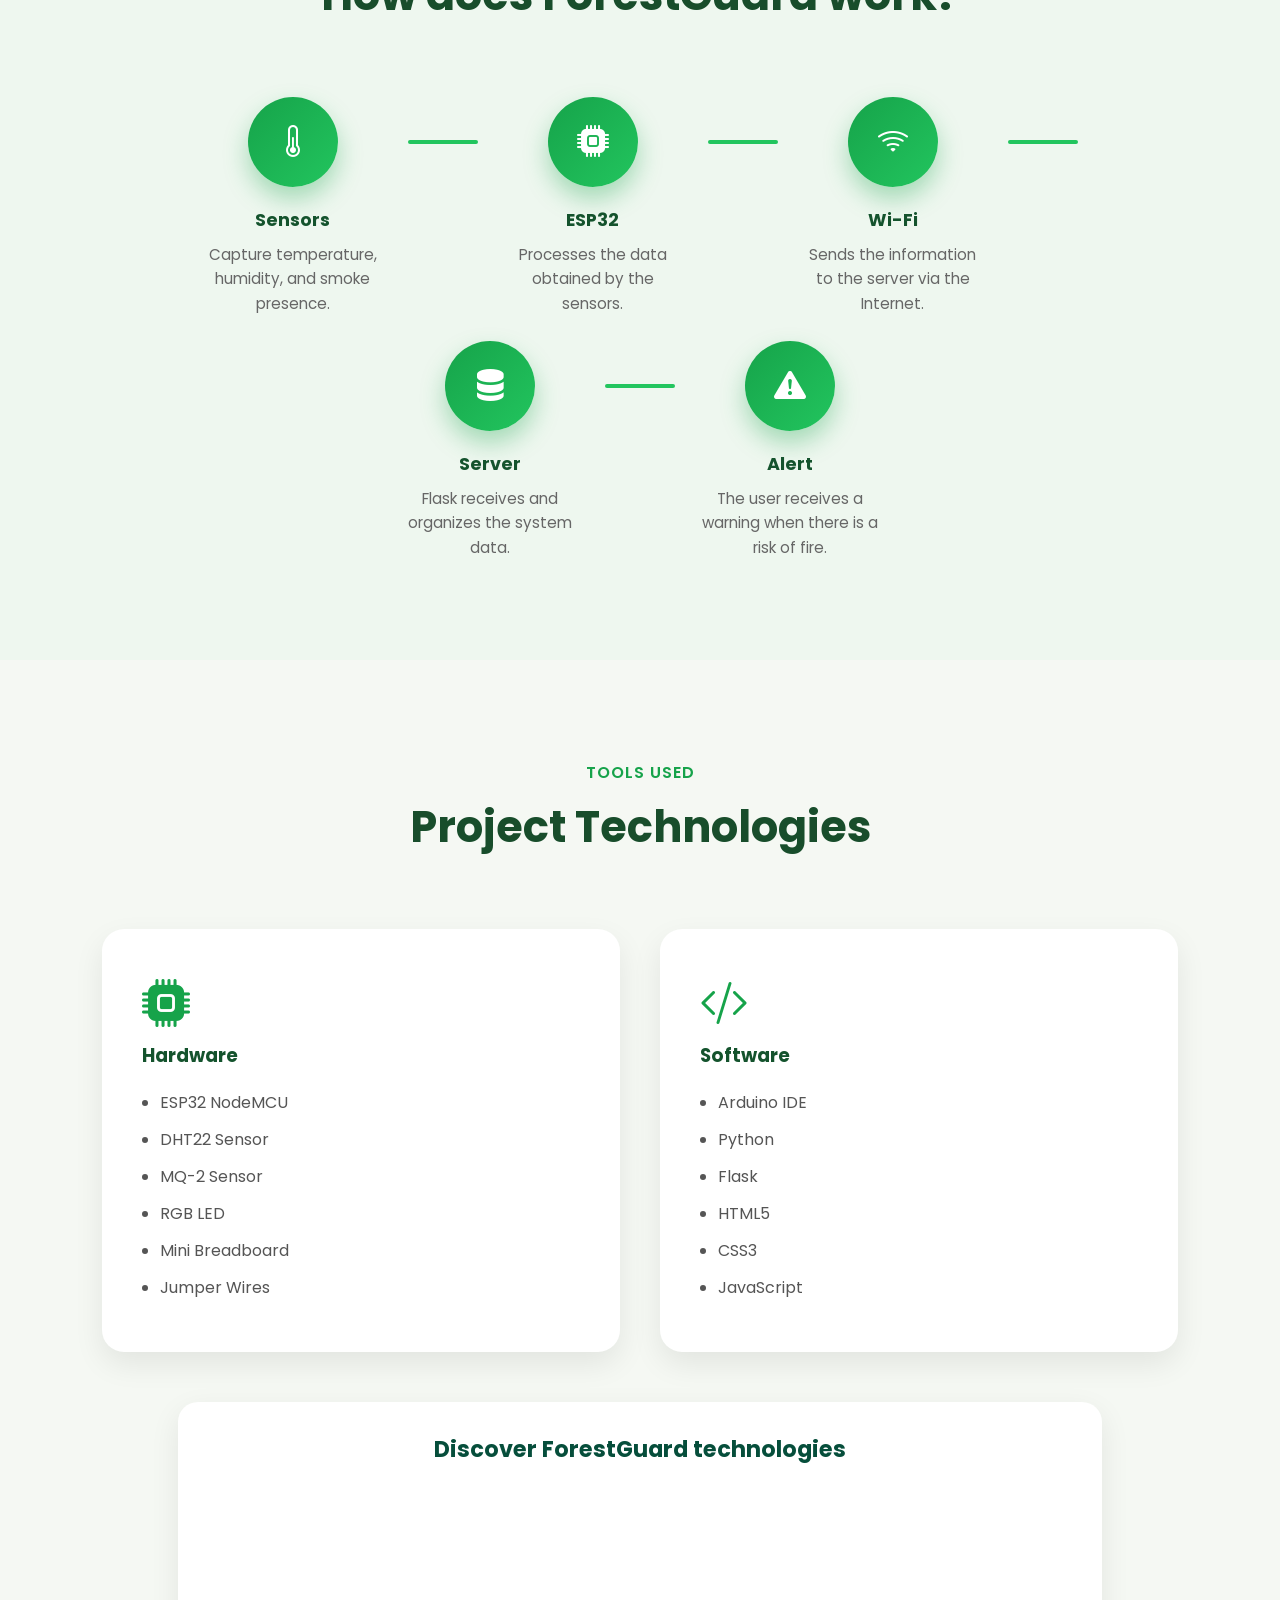
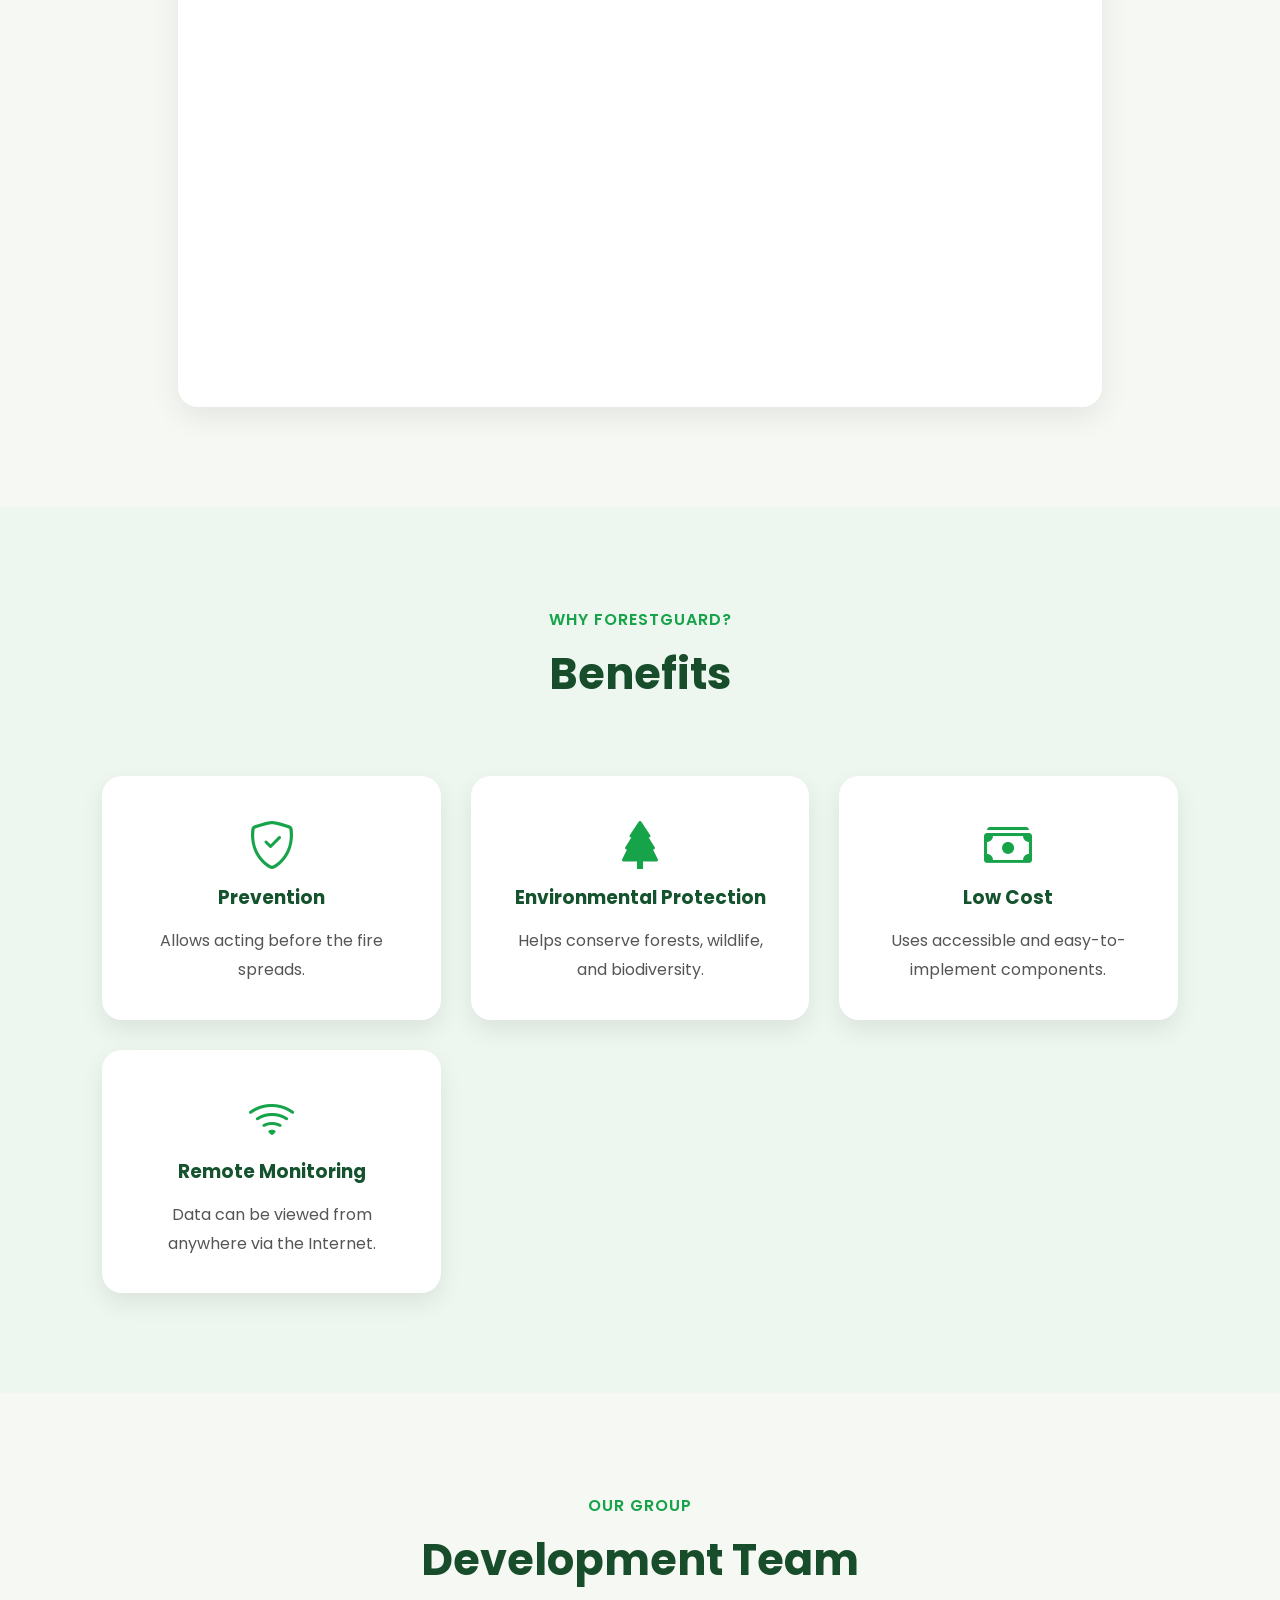
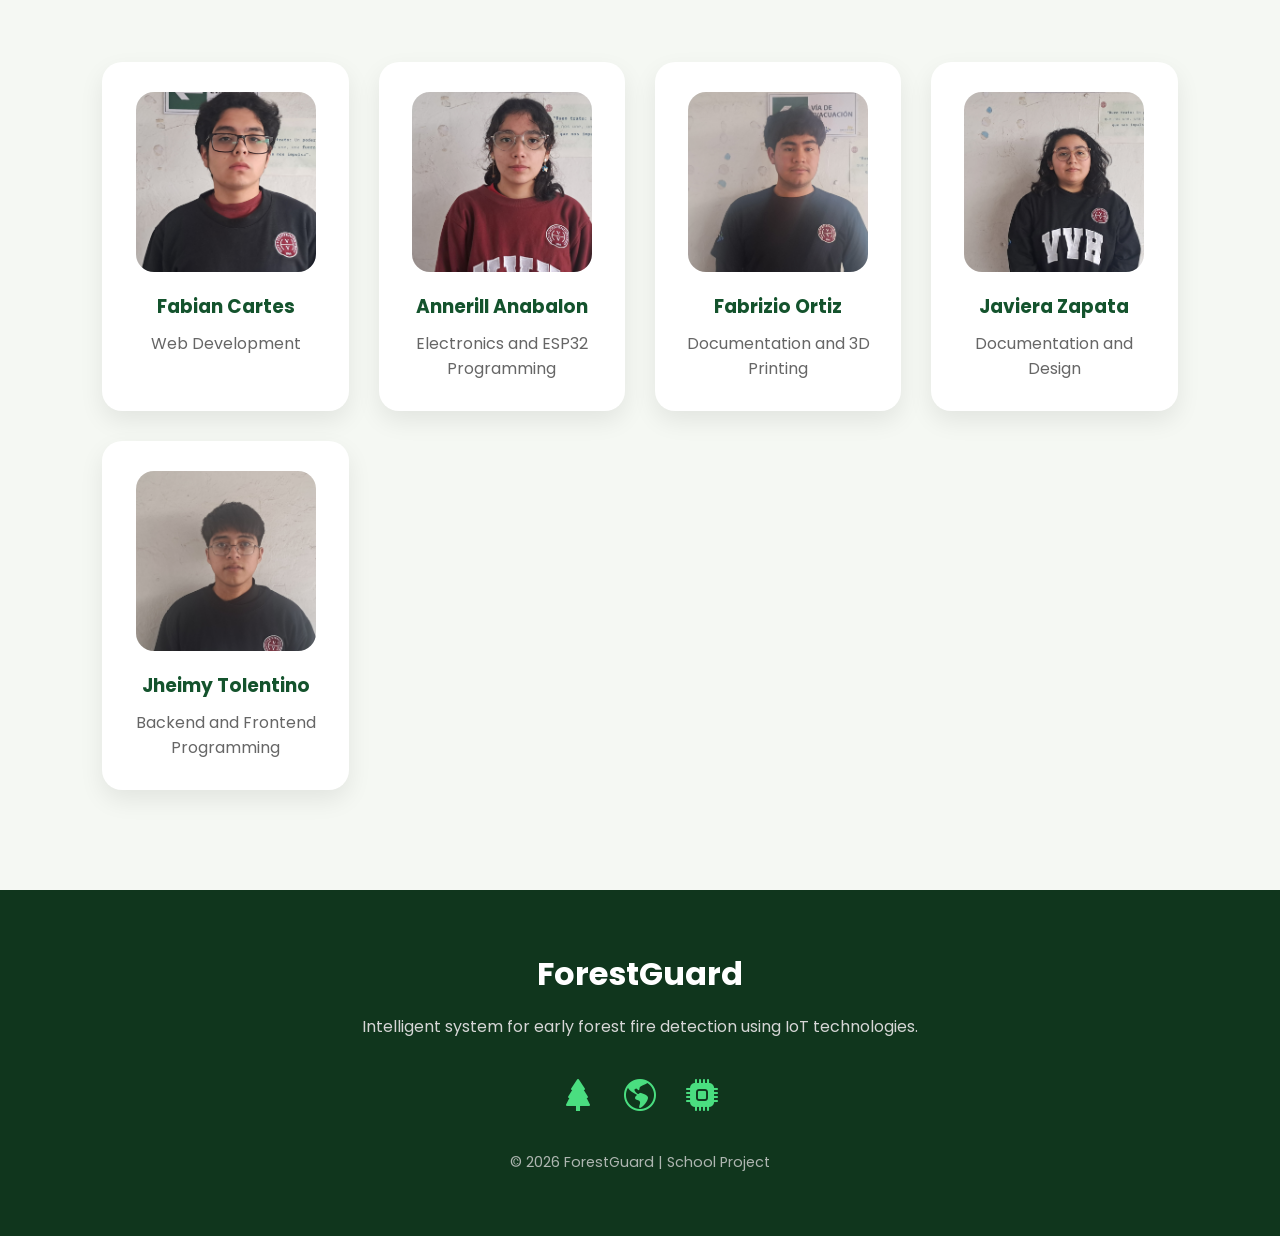
==== commit 5b3df607: "update - final" ====
--- a/ingles.html
+++ b/ingles.html
@@ -63,13 +63,13 @@
                 </li>
 
                 <li>
-                    <a href="monitor.html" class="mobile-monitor">
+                    <a href="https://tolentinojheimy.github.io/ForestGuard/" target="_blank" class="mobile-monitor">
                         Monitoring
                     </a>
                 </li>
             </ul>
 
-            <a href="monitor.html" class="btn-monitor">
+            <a href="https://tolentinojheimy.github.io/ForestGuard/" target="_blank" class="btn-monitor">
                 Monitoring
             </a>
 
@@ -100,7 +100,7 @@
                         Learn about the project
                     </a>
 
-                    <a href="monitor.html" class="btn-secondary">
+                    <a href="https://tolentinojheimy.github.io/ForestGuard/" target="_blank" class="btn-secondary">
                         Go to monitoring
                     </a>
 
@@ -388,11 +388,11 @@
             <h3>Discover ForestGuard technologies</h3>
 
             <div class="video-container">
-                <iframe src="/img/ForestGuard_ESP32v - Wokwi ESP32, STM32, Arduino Simulator.mp4"
-                    title="Discover ForestGuard technologies" frameborder="0"
-                    allow="accelerometer; autoplay; clipboard-write; encrypted-media; gyroscope; picture-in-picture"
-                    allowfullscreen>
-                </iframe>
+                <video autoplay muted loop playsinline>
+                    <source src="img/ForestGuard_ESP32v%20-%20Wokwi%20ESP32,%20STM32,%20Arduino%20Simulator.mp4"
+                        type="video/mp4">
+                    Tu navegador no soporta videos HTML5.
+                </video>
             </div>
         </div>
 
--- a/css/style.css
+++ b/css/style.css
@@ -364,12 +364,13 @@
     border-radius: 15px;
 }
 
-.video-container iframe {
+.video-container video {
     position: absolute;
     top: 0;
     left: 0;
     width: 100%;
     height: 100%;
+    object-fit: cover;
     border: none;
 }
 
